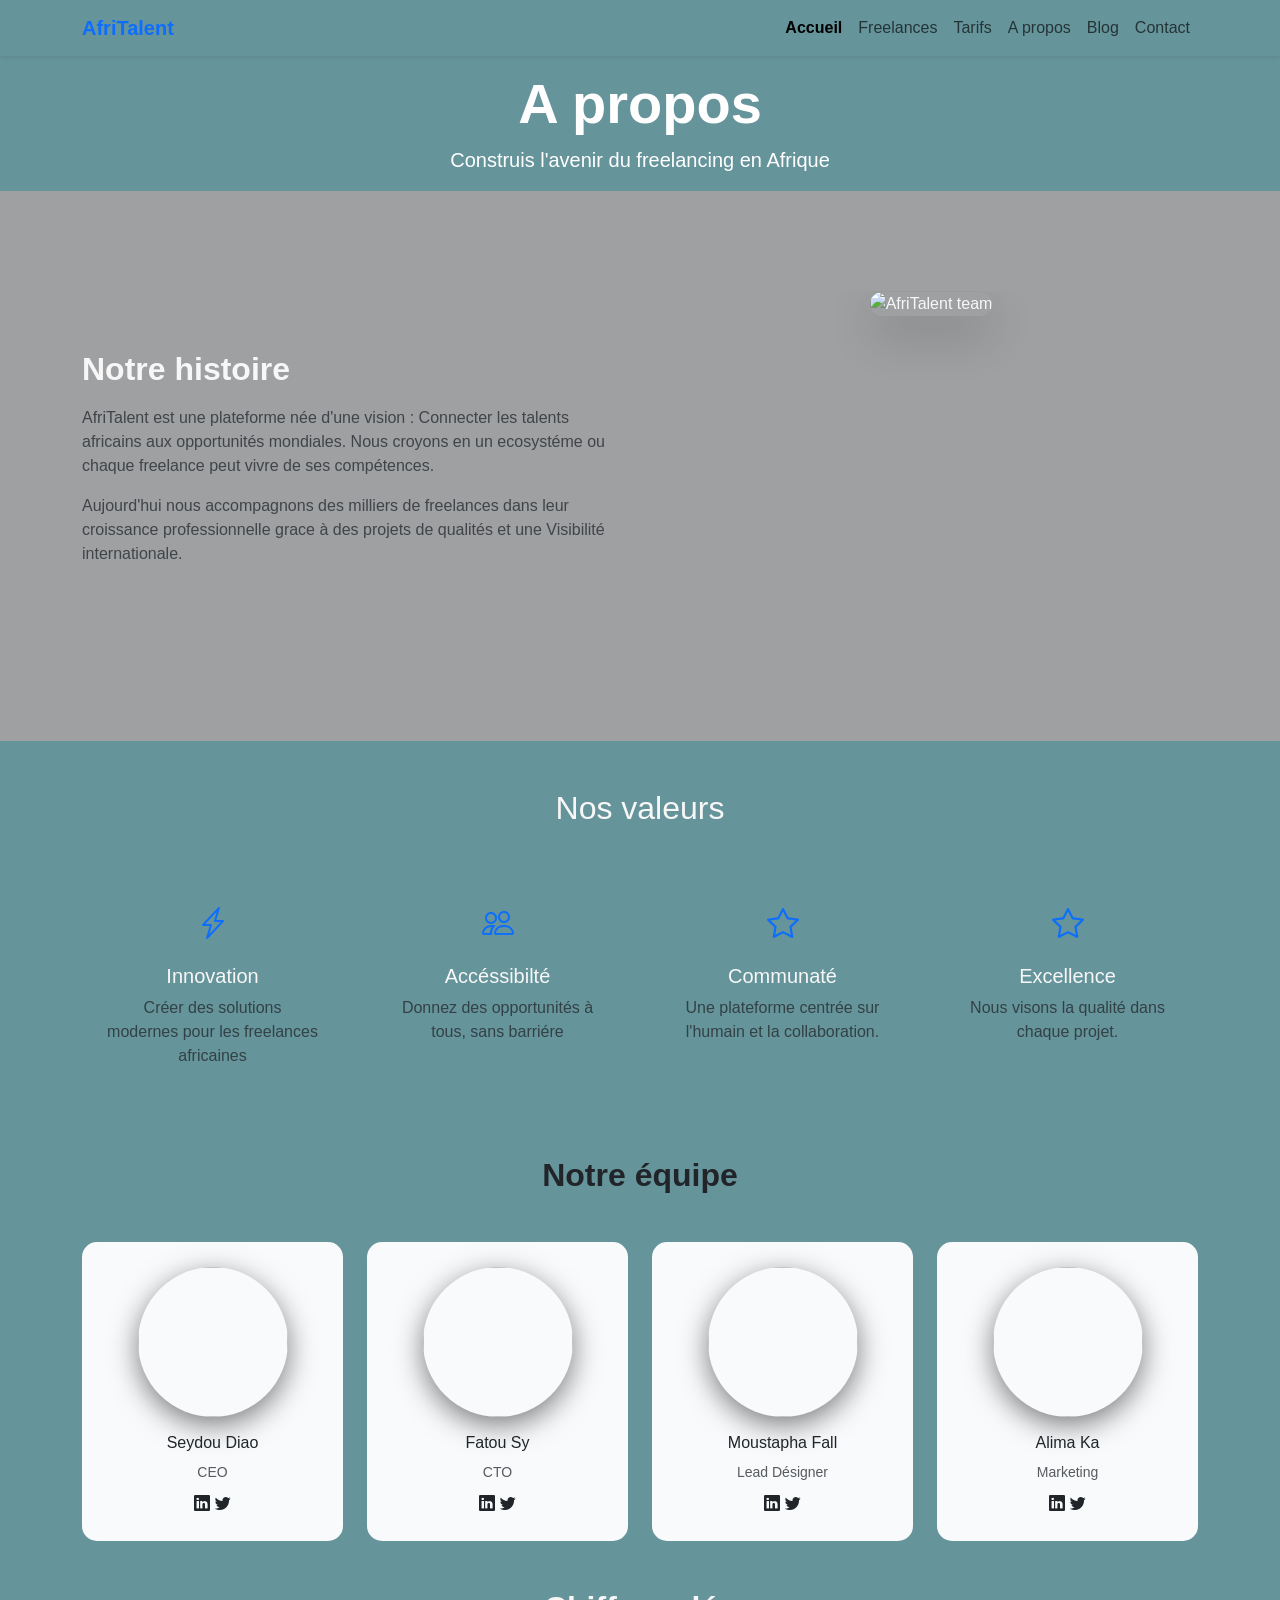
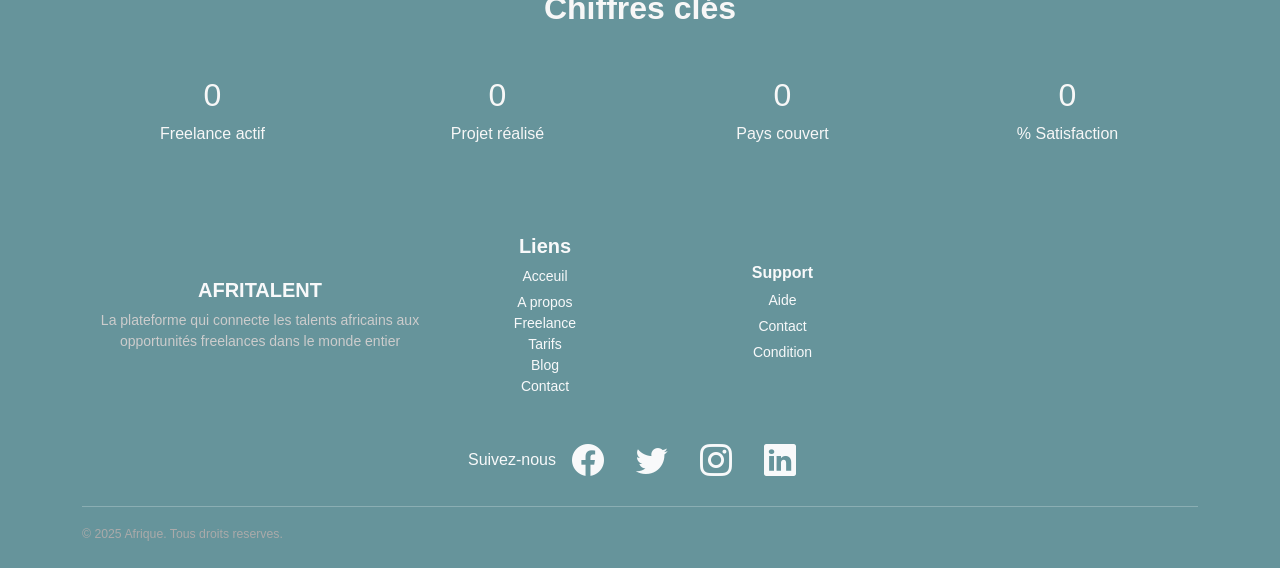
==== about.html @ 6ce51a52 "Structure HTML corrigée" ====
<!DOCTYPE html>
<html lang="en">
<head>
    <meta charset="UTF-8">
    <meta name="viewport" content="width=device-width, initial-scale=1.0">
    <title>A propos</title>
    <link rel="stylesheet" href="https://cdn.jsdelivr.net/npm/bootstrap@5.3.0/dist/css/bootstrap.min.css">
    <link rel="stylesheet" href="css/style.css" type="text/css">
      <link rel="stylesheet" href="https://cdn.jsdelivr.net/npm/bootstrap-icons@1.13.1/font/bootstrap-icons.min.css">
      <link rel="stylesheet" href="https://fonts.googleapis.com/css2?family=poppins:whgt@300;400;600;800&display=swap">

</head>
<body>
      
<header>
<nav  class="navbar navbar-expand-lg navbar-light bg-transparent shadow-sm fixed-top"> 
<div class="container"> 
<a class="navbar-brand fw-bold text-primary" href="index.html">AfriTalent</a> 
<button class="navbar-toggler" type="button" 
data-bs-toggle="collapse" 
data-bs-target="#navMenu" 
aria-controls="navMenu" 
aria-expanded="false" 
aria-label="Toggle navigation"> 
<span class="navbar-toggler-icon"></span> 
</button> 
<div class="collapse navbar-collapse" id="navMenu"> 
<ul class="navbar-nav ms-auto"> 
<li class="nav-item"><a class="nav-link active" 
href="index.html">Accueil</a></li> 
<li class="nav-item"><a class="nav-link" 
href="freelances.html">Freelances</a></li> 
<li class="nav-item"><a class="nav-link" 
href="tarifs.html">Tarifs</a></li> 
<li class="nav-item"><a class="nav-link" href="about.html">A 
propos</a></li> 
<li class="nav-item"><a class="nav-link" 
href="blog.html">Blog</a></li> 
<li class="nav-item"><a class="nav-link" 
href="contact.html">Contact</a></li> 
</ul> 
</div> 
</div> 
</nav> 
</header>

<!-- Contenu principal -->
<section class="about-hero text-white d-flex align-items-center">
  <div  class="container text-center">
    <h1 class="fw-bold display-4">A propos</h1>
    <p class="lead">Construis l'avenir du freelancing en Afrique</p>
  </div>
</section>

<section class="about-history">
  <div class="container">
    <div class="row align-items-center g-5">

    <div class="col-md-6">
      <h2 class="fw-bold">Notre histoire</h2>
      <p class="text-muted">AfriTalent est une plateforme née d'une vision : Connecter
        les talents africains aux opportunités mondiales.
        Nous croyons en un ecosystéme ou chaque freelance
        peut vivre de ses compétences.
      </p>

      <p class="text-muted">Aujourd'hui nous accompagnons des milliers de freelances
        dans leur croissance professionnelle grace à des projets 
        de qualités et une Visibilité internationale.
      </p>
    </div>
    
 <div class="col-md-6 text-center"> 
  <div class="history-img-wrapper">
      <img src="https://images.unsplash.com/photo-1622258415402-d6f597973b03?w=500&auto=format&fit=crop&q=60&ixlib=rb-4.1.0&ixid=M3wxMjA3fDB8MHxzZWFyY2h8ODB8fGZyZWVsYW5jZSUyMHRlYW18ZW58MHx8MHx8fDA%3D" class="image-fluid" alt="AfriTalent team">
    </div>
    </div>
  </div>
 </div>
</section>

<section class="container my-5">
  <h2 class="text-center fw mb-5">Nos valeurs</h2>
  <div class="row g-4">
    <div class="col-md-3">
      <div class="value-card text-center p-4">
        <i class="bi bi-lightning-charge fs-2 text-primary"></i>
        <h5 class="mt-3">Innovation</h5>
        <p class="text-muted">Créer des solutions modernes pour les freelances africaines</p>
      </div>
    </div>

    <div class="col-md-3">
      <div class="value-card text-center p-4">
        <i class="bi bi-people fs-2 text-primary"></i>
        <h5 class="mt-3">Accéssibilté</h5>
        <p class="text-muted">Donnez des opportunités à tous, sans barriére</p>
      </div>
    </div>

    <div class="col-md-3">
      <div class="value-card text-center p-4">
        <i class="bi bi-star fs-2 text-primary"></i>
        <h5 class="mt-3">Communaté</h5>
        <p class="text-muted">Une plateforme centrée sur l'humain et la collaboration.</p>
      </div>
    </div>

    <div  class="col-md-3" >
      <div class="value-card text-center p-4">
        <i class="bi bi-star fs-2 text-primary"></i>
        <h5  class="mt-3">Excellence</h5>
        <p class="text-muted">Nous visons la qualité dans chaque projet.</p>
      </div>
    </div>

  </div>
</section>

<section class="container my-5 text-dark">
  <h2 class="text-center fw-bold mb-5">Notre équipe</h2>
  <div class="row text-center g-4">

    <div class="col-md-3  col-sm-6">
      <div class="team-card">
        <img src="https://images.unsplash.com/photo-1600180758890-6b94519a8ba6?w=500&auto=format&fit=crop&q=60&ixlib=rb-4.1.0&ixid=M3wxMjA3fDB8MHxzZWFyY2h8M3x8cHJvZmlsZSUyMHBob3RvfGVufDB8fDB8fHww" class="team-img" alt="">
        <h6 class="mt-3">Seydou Diao</h6>
        <small class="text-muted">CEO</small>
        <div class="mt-2">
          <i class="bi bi-linkedin"></i>
          <i class="bi bi-twitter"></i>
        </div>
      </div>
    </div>

    <div class="col-md-3 col-sm-6">
      <div class="team-card"></divb>
        <img src="https://images.unsplash.com/photo-1619895862022-09114b41f16f?w=500&auto=format&fit=crop&q=60&ixlib=rb-4.1.0&ixid=M3wxMjA3fDB8MHxzZWFyY2h8OHx8cHJvZmlsZSUyMHBob3RvfGVufDB8fDB8fHww" class="team-img" alt="">
        <h6 class="mt-3">Fatou Sy</h6>
        <small class="text-muted">CTO</small>
        <div class="mt-2">
          <i class="bi bi-linkedin"></i>
          <i class="bi bi-twitter"></i>
        </div>
      </div>
    </div>

    <div class="col-md-3  col-sm-6">
      <div class="team-card">
        <img src="https://images.unsplash.com/photo-1584999734482-0361aecad844?w=500&auto=format&fit=crop&q=60&ixlib=rb-4.1.0&ixid=M3wxMjA3fDB8MHxzZWFyY2h8Mjd8fHByb2ZpbGUlMjBwaG90b3xlbnwwfHwwfHx8MA%3D%3D" class="team-img" alt="">
        <h6 class="mt-3">Moustapha Fall</h6>
        <small class="text-muted">Lead Désigner</small>
        <div class="mt-2">
          <i class="bi bi-linkedin"></i>
          <i class="bi bi-twitter"></i>
        </div>
      </div>
    </div>

    <div class="col-md-3  col-sm-6">
      <div class="team-card">
        <img src="https://images.unsplash.com/photo-1701615004837-40d8573b6652?w=500&auto=format&fit=crop&q=60&ixlib=rb-4.1.0&ixid=M3wxMjA3fDB8MHxzZWFyY2h8MTV8fGF2YXRhcnxlbnwwfHwwfHx8MA%3D%3D" class="team-img" alt="">
        <h6 class="mt-3">Alima Ka</h6>
        <small class="text-muted">Marketing</small>
        <div class="mt-2">
          <i class="bi bi-linkedin"></i>
          <i class="bi bi-twitter"></i>
        </div>
      </div>
    </div>
  </div>
</section>


<section class="container my-5">
  <h2 class="text-center fw-bold mb-5" >Chiffres clés</h2>
  <div class="row g-4 text-center">
    <div class="col-md-3">
      <div class="bento-card">
        <h2>0</h2>
        <p>Freelance actif</p>
      </div>
    </div>

     <div class="col-md-3">
      <div class="bento-card">
        <h2>0</h2>
        <p>Projet réalisé</p>
      </div>
    </div>

     <div class="col-md-3"">
      <div class="bento-card">
        <h2>0</h2>
        <p>Pays couvert</p>
      </div>
    </div>

     <div class="col-md-3">
      <div class="bento-card">
        <h2>0</h2>
        <p>% Satisfaction</p>
      </div>
    </div>

  </div>
</section>

<footer class="bg-transparent text-light py-4"> 
   <div class="container">
    <div class="row d-flex align-items-center text-center">

        <div class="col-md-4 mb-4">
            <h5 class="text-uppercase fw-bold">Afritalent</h5>
            <p>La plateforme qui connecte les talents africains aux 
                opportunités freelances dans le monde entier
            </p>
        </div>

        <div class="col-md-2 mb-4">
            <h5 class="fw-bold">Liens</h5>
            <ul class="list-unstyled">
               <li><a href="index.html" class="text-light text-decoration-none">Acceuil</a></li>
               <li><a href="about.html" class="text-light text-decoration-none"></a>A propos</li>
               <li><a href="freelances.html" class="text-light text-decoration-none"></a>Freelance</li>
               <li><a href="tarifs.html" class="text-light text-decoration-none"></a>Tarifs</li>
               <li><a href="blog.html" class="text-light text-decoration-none"></a>Blog</li>
               <li><a href="contact.html" class="text-light text-decoration-none"></a>Contact</li>
            </ul>
        </div>


       <div class="col-md-3 mb-4">
        <h6 class="fw-bold">Support</h6>
        <ul class="list-unstyled">
            <li><a href="" class="text-light text-decoration-none">Aide</a></li>
            <li><a href="" class="text-light text-decoration-none">Contact</a></li>
            <li><a href="" class="text-light text-decoration-none">Condition</a></li>
        </ul>
       </div>

       <div class="d-flex justify-content-center align-items-center gap-3">
        <h6>Suivez-nous</h6>
        <a href="" class="text-light me-3"><i class="bi bi-facebook fs-2"></i></a>
         <a href="" class="text-light me-3"><i class="bi bi-twitter fs-2"></i></a>
          <a href="" class="text-light me-3"><i class="bi bi-instagram fs-2"></i></a>
           <a href="" class="text-light me-3"><i class="bi bi-linkedin fs-2"></i></a>
       </div>
      </div>

      <hr class="border-light">
      
      <div>
        <small>&copy; 2025 Afrique. Tous droits reserves.</small>
      </div>
    </div>
</footer> 



<script 
src="https://cdn.jsdelivr.net/npm/bootstrap@5.3.0/dist/js/bootstrap.bundle.min.js">
</script> 

<script src="js/main.js"></script>


    
</body>
</html>
---- css/style.css ----
:root{
    --primary: #08197c;
    --secondary: #17383e;
    --dark: rgb(136, 136, 140);
    --light:  rgba(64, 122, 131, 0.8);
    --text: #f7f7f7;
    --radius: 16px;
    --shadow: 0 10px 30px rgba(0, 0, 0, 0.7);
    --gradient: linear-gradient(133deg, var(--primary), var(--secondary));
}
body{
    font-family: Arial, Helvetica, sans-serif;
    background: var(--light);
    color: var(--text);
    padding-top: 70px;
   
}
.navbar{
    background: #fcf9f9;
  backdrop-filter: blur(8px);
}
.nav-link.active{
    color: var(--primary);
    font-weight: bold;
}
.hero{
    height: 90vh;
    background-image: url(https://images.unsplash.com/photo-1664575197229-3bbebc281874?w=500&auto=format&fit=crop&q=60&ixlib=rb-4.1.0&ixid=M3wxMjA3fDB8MHxzZWFyY2h8MTB8fGZyZWVsYW5jZXJ8ZW58MHx8MHx8fDA%3D);
    background-size: cover;
    background-position: center;
    background-repeat: no-repeat;
    position: relative;
    display: flex;
    object-fit: cover;
    align-items: center;
    color: white;
}
.hero::before{
    content: "";
    position: absolute;
    top: 0;
    left: 0;
    width: 100%;
    height: 100%;
    background: rgba(0, 0, 0, 0.6);
}
.hero .container{
    position: relative;
    z-index: 2;
}
.card{
    border: none;
    border-radius: var(--radius);
    box-shadow: var(--shadow);
    transition: 0.3s;
    padding: 40px;
}
.team-section h6{
    color: #ffffff;
}
.team-section i {
    color: #00d4ff;
    font-size: 18px;
}
.team-card{
        background: #f8fafc;
        border-radius: 15px;
        text-align: center;
        padding: 25px;
        
}
.team-img{
    width: 150px;
    height: 150px;
    object-fit: cover;
    border-radius: 50%;
    box-shadow: 0 8px 28px rgba(0, 0, 0, 0.5);  

}
.history-img-wrapper{
    width: 100%;
    height: 350px;
    overflow: hidden;
    border-radius: 20px;
}
.history-img{
    width: 100%;
    height: 100%;
    object-fit: cover;
}
.about-history{
    height: 100%;
    width: 100%;
    padding: 100px 0;
    background: #9ea0a2;
}
.about-history img{
    width: 100%;
    max-width: 550px;
    border-radius: 20px;
    box-shadow: 0 18px 48px rgba(0, 0, 0, 0.2);
}
.about-history h2{
    margin-bottom: 18px;
}
.about-history p{
    font-size: 16px;
    line-height: 1.5;
}
.team-img:hover{
    transform: scale(1.07);
}
.card:hover{
    transform: translateY(-12px) scale(1.02);
    box-shadow: 0 18px 48px rgba(0, 0, 0, 0.14);
}
.btn-primary{
    background: var(--primary);
    border: none;
    text-decoration: none;
}
.section-title{
    text-align: center;
    font-weight: bold;
    margin-bottom: 38px;
}
.blog-card{
    height: 190px;
    object-fit: cover;
}
.carousel-item img{
    height: 83vh;
    object-fit: cover;
    filter: brightness(55%);

}
.carousel-inner{
    object-fit: cover;
}
.carousel-caption{
    bottom: 23%;
    text-align: center;
}
.carousel-caption h2{
    font-size: 2.7rem;
    font-weight: bold;
    text-transform: uppercase;
}
.carousel-caption p{
    font-size: 1.1rem;
    margin-top: 8px;
    opacity: 0.8;
}
.carousel-indicators button{
    width: 8px;
    height: 8px;
    border-radius: 45%;
}
.btn{
    transition: 0.3s;
}
.btn:hover{
    transform: translateY(-3px);
}
.service-card{
    width: 300px;
    height: 85px;
}

footer{
  color: #ffffff;
  font-size: 14px;
  padding: 45px;
  justify-content: end;

 
}
footer h5 h6{
    color: #ffffff;
    margin-bottom: 14px;
    letter-spacing: 0.4px; 
}
footer p{
    color: #cccccc;
    line-height: 1.5;
}
footer a{
    color: #bbbbbb;
    transition: all0.3s ease;
    display: inline-block;
    margin-bottom: 5px;
}
footer a:hover{
    color: #00d4ff;
    transform: translateX(4px);
}

footer i{
    
    font-size: 16px;
    transition: 0.3s ease;
}
.footer i{
    color: #00d4ff;
    transform: scale(1.1);

}
.footer hr{
    opacity: 0.2;

}

@media (max-width:(768px)) {
    .carousel-item img{
        height: 58px;
    }
    .carousel-caption h2{
        font-size: 1.5rem;
    }
    .carousel-caption p{
        font-size: 1rem;
    }

}
footer small{
    color: #aaaaaa;
}
@media (max-width: 768px) {
    .footer{
        text-align: center;
    }
    .footer .row > div {
        margin-bottom: 18px;
    }
}
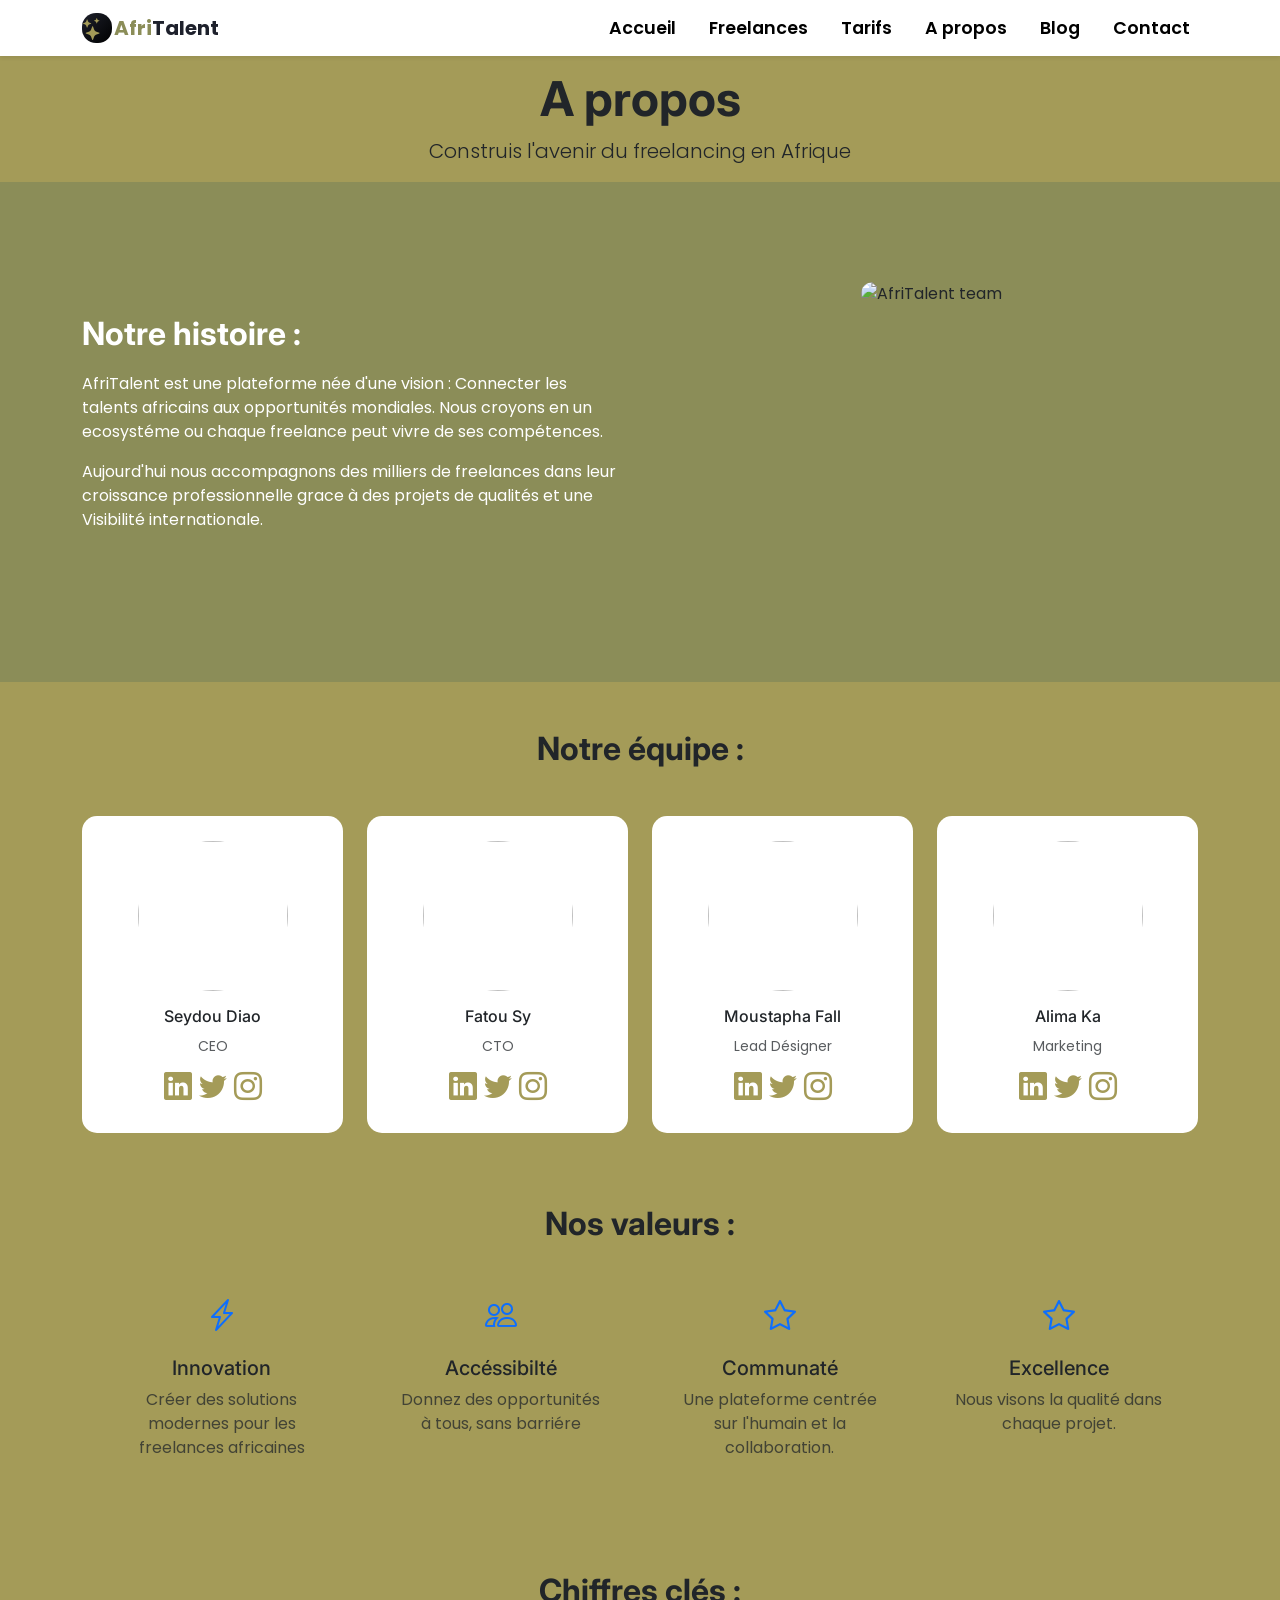
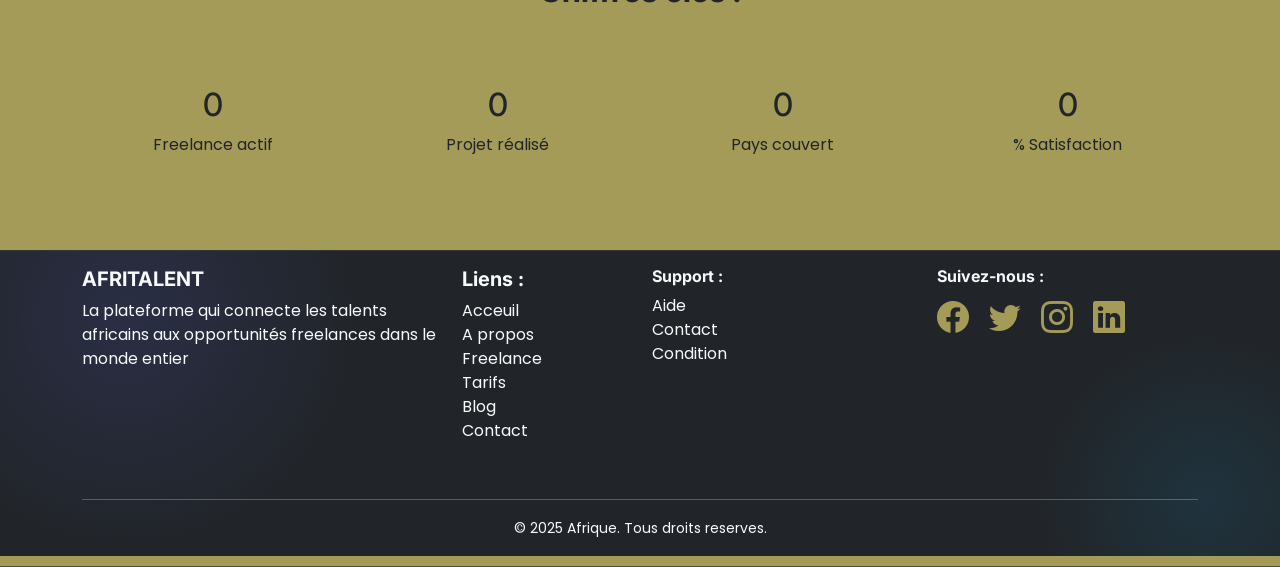
==== commit f4d30416: "Modification HTML" ====
--- a/about.html
+++ b/about.html
@@ -7,15 +7,28 @@
     <link rel="stylesheet" href="https://cdn.jsdelivr.net/npm/bootstrap@5.3.0/dist/css/bootstrap.min.css">
     <link rel="stylesheet" href="css/style.css" type="text/css">
       <link rel="stylesheet" href="https://cdn.jsdelivr.net/npm/bootstrap-icons@1.13.1/font/bootstrap-icons.min.css">
-      <link rel="stylesheet" href="https://fonts.googleapis.com/css2?family=poppins:whgt@300;400;600;800&display=swap">
+      <link rel="preconnect" href="https://fonts.googleapis.com">
+<link rel="preconnect" href="https://fonts.gstatic.com" crossorigin>
+<link href="https://fonts.googleapis.com/css2?family=Inter:ital,opsz,wght@0,14..32,100..900;1,14..32,100..900&display=swap" rel="stylesheet">
+<link rel="preconnect" href="https://fonts.googleapis.com">
+<link rel="preconnect" href="https://fonts.gstatic.com" crossorigin>
+<link href="https://fonts.googleapis.com/css2?family=Inter:ital,opsz,wght@0,14..32,100..900;1,14..32,100..900&family=Poppins:ital,wght@0,100;0,200;0,300;0,400;0,500;0,600;0,700;0,800;0,900;1,100;1,200;1,300;1,400;1,500;1,600;1,700;1,800;1,900&display=swap" rel="stylesheet">
+
 
 </head>
 <body>
       
 <header>
-<nav  class="navbar navbar-expand-lg navbar-light bg-transparent shadow-sm fixed-top"> 
+<nav  class="navbar navbar-expand-lg navbar-light shadow-sm fixed-top"> 
 <div class="container"> 
-<a class="navbar-brand fw-bold text-primary" href="index.html">AfriTalent</a> 
+  <a href="index.html" class="navbar-brand logo">
+            <div class="logo-icon">
+                <i class="bi bi-stars"></i>
+            </div>
+            <span class="logo-text">
+                Afri<span>Talent</span>
+            </span>
+          </a>
 <button class="navbar-toggler" type="button" 
 data-bs-toggle="collapse" 
 data-bs-target="#navMenu" 
@@ -25,7 +38,7 @@
 <span class="navbar-toggler-icon"></span> 
 </button> 
 <div class="collapse navbar-collapse" id="navMenu"> 
-<ul class="navbar-nav ms-auto"> 
+<ul class="navbar-nav ms-auto fw-bold"> 
 <li class="nav-item"><a class="nav-link active" 
 href="index.html">Accueil</a></li> 
 <li class="nav-item"><a class="nav-link" 
@@ -45,26 +58,26 @@
 </header>
 
 <!-- Contenu principal -->
-<section class="about-hero text-white d-flex align-items-center">
+<section class="about-hero text-dark d-flex align-items-center">
   <div  class="container text-center">
-    <h1 class="fw-bold display-4">A propos</h1>
+    <h1 class="fw-bold display-5">A propos</h1>
     <p class="lead">Construis l'avenir du freelancing en Afrique</p>
   </div>
 </section>
 
-<section class="about-history">
+<section class="about-history text-dark">
   <div class="container">
     <div class="row align-items-center g-5">
 
-    <div class="col-md-6">
-      <h2 class="fw-bold">Notre histoire</h2>
-      <p class="text-muted">AfriTalent est une plateforme née d'une vision : Connecter
+    <div class="col-md-6 text-white">
+      <h2 class="fw-bold">Notre histoire :</h2>
+      <p class="text-white">AfriTalent est une plateforme née d'une vision : Connecter
         les talents africains aux opportunités mondiales.
         Nous croyons en un ecosystéme ou chaque freelance
         peut vivre de ses compétences.
       </p>
 
-      <p class="text-muted">Aujourd'hui nous accompagnons des milliers de freelances
+      <p class="text-white">Aujourd'hui nous accompagnons des milliers de freelances
         dans leur croissance professionnelle grace à des projets 
         de qualités et une Visibilité internationale.
       </p>
@@ -72,53 +85,15 @@
     
  <div class="col-md-6 text-center"> 
   <div class="history-img-wrapper">
-      <img src="https://images.unsplash.com/photo-1622258415402-d6f597973b03?w=500&auto=format&fit=crop&q=60&ixlib=rb-4.1.0&ixid=M3wxMjA3fDB8MHxzZWFyY2h8ODB8fGZyZWVsYW5jZSUyMHRlYW18ZW58MHx8MHx8fDA%3D" class="image-fluid" alt="AfriTalent team">
+      <img src="https://images.unsplash.com/photo-1517245386807-bb43f82c33c4?w=500&auto=format&fit=crop&q=60&ixlib=rb-4.1.0&ixid=M3wxMjA3fDB8MHxzZWFyY2h8NDd8fGxlYWRlcnNoaXB8ZW58MHx8MHx8fDA%3D" class="image-fluid" alt="AfriTalent team">
     </div>
     </div>
   </div>
  </div>
 </section>
 
-<section class="container my-5">
-  <h2 class="text-center fw mb-5">Nos valeurs</h2>
-  <div class="row g-4">
-    <div class="col-md-3">
-      <div class="value-card text-center p-4">
-        <i class="bi bi-lightning-charge fs-2 text-primary"></i>
-        <h5 class="mt-3">Innovation</h5>
-        <p class="text-muted">Créer des solutions modernes pour les freelances africaines</p>
-      </div>
-    </div>
-
-    <div class="col-md-3">
-      <div class="value-card text-center p-4">
-        <i class="bi bi-people fs-2 text-primary"></i>
-        <h5 class="mt-3">Accéssibilté</h5>
-        <p class="text-muted">Donnez des opportunités à tous, sans barriére</p>
-      </div>
-    </div>
-
-    <div class="col-md-3">
-      <div class="value-card text-center p-4">
-        <i class="bi bi-star fs-2 text-primary"></i>
-        <h5 class="mt-3">Communaté</h5>
-        <p class="text-muted">Une plateforme centrée sur l'humain et la collaboration.</p>
-      </div>
-    </div>
-
-    <div  class="col-md-3" >
-      <div class="value-card text-center p-4">
-        <i class="bi bi-star fs-2 text-primary"></i>
-        <h5  class="mt-3">Excellence</h5>
-        <p class="text-muted">Nous visons la qualité dans chaque projet.</p>
-      </div>
-    </div>
-
-  </div>
-</section>
-
 <section class="container my-5 text-dark">
-  <h2 class="text-center fw-bold mb-5">Notre équipe</h2>
+  <h2 class="text-center fw-bold mb-5 text-dark">Notre équipe :</h2>
   <div class="row text-center g-4">
 
     <div class="col-md-3  col-sm-6">
@@ -126,9 +101,10 @@
         <img src="https://images.unsplash.com/photo-1600180758890-6b94519a8ba6?w=500&auto=format&fit=crop&q=60&ixlib=rb-4.1.0&ixid=M3wxMjA3fDB8MHxzZWFyY2h8M3x8cHJvZmlsZSUyMHBob3RvfGVufDB8fDB8fHww" class="team-img" alt="">
         <h6 class="mt-3">Seydou Diao</h6>
         <small class="text-muted">CEO</small>
-        <div class="mt-2">
-          <i class="bi bi-linkedin"></i>
-          <i class="bi bi-twitter"></i>
+        <div class="mt-2 fs-3">
+          <a href=""><i class="bi bi-linkedin"></i></a>
+         <a href=""> <i class="bi bi-twitter"></i></a>
+          <a href=""> <i class="bi bi-instagram"></i></a>
         </div>
       </div>
     </div>
@@ -138,9 +114,10 @@
         <img src="https://images.unsplash.com/photo-1619895862022-09114b41f16f?w=500&auto=format&fit=crop&q=60&ixlib=rb-4.1.0&ixid=M3wxMjA3fDB8MHxzZWFyY2h8OHx8cHJvZmlsZSUyMHBob3RvfGVufDB8fDB8fHww" class="team-img" alt="">
         <h6 class="mt-3">Fatou Sy</h6>
         <small class="text-muted">CTO</small>
-        <div class="mt-2">
-          <i class="bi bi-linkedin"></i>
-          <i class="bi bi-twitter"></i>
+        <div class="mt-2 fs-3">
+         <a href=""> <i class="bi bi-linkedin"></i></a>
+          <a href=""><i class="bi bi-twitter"></i></a>
+          <a href=""> <i class="bi bi-instagram"></i></a>
         </div>
       </div>
     </div>
@@ -150,9 +127,10 @@
         <img src="https://images.unsplash.com/photo-1584999734482-0361aecad844?w=500&auto=format&fit=crop&q=60&ixlib=rb-4.1.0&ixid=M3wxMjA3fDB8MHxzZWFyY2h8Mjd8fHByb2ZpbGUlMjBwaG90b3xlbnwwfHwwfHx8MA%3D%3D" class="team-img" alt="">
         <h6 class="mt-3">Moustapha Fall</h6>
         <small class="text-muted">Lead Désigner</small>
-        <div class="mt-2">
-          <i class="bi bi-linkedin"></i>
-          <i class="bi bi-twitter"></i>
+        <div class="mt-2 fs-3">
+          <a href=""><i class="bi bi-linkedin"></i></a>
+          <a href=""><i class="bi bi-twitter"></i></a>
+           <a href=""> <i class="bi bi-instagram"></i></a>
         </div>
       </div>
     </div>
@@ -162,18 +140,59 @@
         <img src="https://images.unsplash.com/photo-1701615004837-40d8573b6652?w=500&auto=format&fit=crop&q=60&ixlib=rb-4.1.0&ixid=M3wxMjA3fDB8MHxzZWFyY2h8MTV8fGF2YXRhcnxlbnwwfHwwfHx8MA%3D%3D" class="team-img" alt="">
         <h6 class="mt-3">Alima Ka</h6>
         <small class="text-muted">Marketing</small>
-        <div class="mt-2">
-          <i class="bi bi-linkedin"></i>
-          <i class="bi bi-twitter"></i>
-        </div>
-      </div>
-    </div>
-  </div>
-</section>
+        <div class="mt-2 fs-3">
+         <a href="">  <i class="bi bi-linkedin"></i></a>
+         <a href=""> <i class="bi bi-twitter"></i></a>
+         <a href="">  <i class="bi bi-instagram"></i></a>
+        </div>
+      </div>
+    </div>
+  </div>
+</section>
+
+<section class="container my-6 p-4">
+  <h2 class="text-center fw-bold mb-4 text-dark">Nos valeurs :</h2>
+  <div class="row g-4">
+    <div class="col-md-3">
+      <div class="value-card text-center p-4">
+        <i class="bi bi-lightning-charge fs-2 text-primary"></i>
+        <h5 class="mt-3">Innovation</h5>
+        <p class="text-muted">Créer des solutions modernes pour les freelances africaines</p>
+      </div>
+    </div>
+
+    <div class="col-md-3">
+      <div class="value-card text-center p-4">
+        <i class="bi bi-people fs-2 text-primary"></i>
+        <h5 class="mt-3">Accéssibilté</h5>
+        <p class="text-muted">Donnez des opportunités à tous, sans barriére</p>
+      </div>
+    </div>
+
+    <div class="col-md-3">
+      <div class="value-card text-center p-4">
+        <i class="bi bi-star fs-2 text-primary"></i>
+        <h5 class="mt-3">Communaté</h5>
+        <p class="text-muted">Une plateforme centrée sur l'humain et la collaboration.</p>
+      </div>
+    </div>
+
+    <div  class="col-md-3" >
+      <div class="value-card text-center p-4">
+        <i class="bi bi-star fs-2 text-primary"></i>
+        <h5  class="mt-3">Excellence</h5>
+        <p class="text-muted">Nous visons la qualité dans chaque projet.</p>
+      </div>
+    </div>
+
+  </div>
+</section>
+
+
 
 
 <section class="container my-5">
-  <h2 class="text-center fw-bold mb-5" >Chiffres clés</h2>
+  <h2 class="text-center fw-bold mb-5 text-dark" >Chiffres clés :</h2>
   <div class="row g-4 text-center">
     <div class="col-md-3">
       <div class="bento-card">
@@ -206,9 +225,9 @@
   </div>
 </section>
 
-<footer class="bg-transparent text-light py-4"> 
+<footer class="bg-dark text-light pt-3 pb-3 mt-5"> 
    <div class="container">
-    <div class="row d-flex align-items-center text-center">
+    <div class="row">
 
         <div class="col-md-4 mb-4">
             <h5 class="text-uppercase fw-bold">Afritalent</h5>
@@ -218,20 +237,20 @@
         </div>
 
         <div class="col-md-2 mb-4">
-            <h5 class="fw-bold">Liens</h5>
+            <h5 class="fw-bold">Liens :</h5>
             <ul class="list-unstyled">
                <li><a href="index.html" class="text-light text-decoration-none">Acceuil</a></li>
-               <li><a href="about.html" class="text-light text-decoration-none"></a>A propos</li>
-               <li><a href="freelances.html" class="text-light text-decoration-none"></a>Freelance</li>
-               <li><a href="tarifs.html" class="text-light text-decoration-none"></a>Tarifs</li>
-               <li><a href="blog.html" class="text-light text-decoration-none"></a>Blog</li>
-               <li><a href="contact.html" class="text-light text-decoration-none"></a>Contact</li>
+               <li><a href="about.html" class="text-light text-decoration-none">A propos</a></li>
+               <li><a href="freelances.html" class="text-light text-decoration-none">Freelance</a></li>
+               <li><a href="tarifs.html" class="text-light text-decoration-none">Tarifs</a></li>
+               <li><a href="blog.html" class="text-light text-decoration-none">Blog</a></li>
+               <li><a href="contact.html" class="text-light text-decoration-none">Contact</a></li>
             </ul>
         </div>
 
 
        <div class="col-md-3 mb-4">
-        <h6 class="fw-bold">Support</h6>
+        <h6 class="fw-bold">Support :</h6>
         <ul class="list-unstyled">
             <li><a href="" class="text-light text-decoration-none">Aide</a></li>
             <li><a href="" class="text-light text-decoration-none">Contact</a></li>
@@ -239,8 +258,8 @@
         </ul>
        </div>
 
-       <div class="d-flex justify-content-center align-items-center gap-3">
-        <h6>Suivez-nous</h6>
+       <div class="col-md-3">
+        <h6 class="fw-bold">Suivez-nous :</h6>
         <a href="" class="text-light me-3"><i class="bi bi-facebook fs-2"></i></a>
          <a href="" class="text-light me-3"><i class="bi bi-twitter fs-2"></i></a>
           <a href="" class="text-light me-3"><i class="bi bi-instagram fs-2"></i></a>
@@ -250,7 +269,7 @@
 
       <hr class="border-light">
       
-      <div>
+      <div class="text-center">
         <small>&copy; 2025 Afrique. Tous droits reserves.</small>
       </div>
     </div>
--- a/css/style.css
+++ b/css/style.css
@@ -1,31 +1,118 @@
+
+@import url('https://fonts.googleapis.com/css2?family=Inter:ital,opsz,wght@0,14..32,100..900;1,14..32,100..900&display=swap');
+@import url('https://fonts.googleapis.com/css2?family=Inter:ital,opsz,wght@0,14..32,100..900;1,14..32,100..900&family=Poppins:ital,wght@0,100;0,200;0,300;0,400;0,500;0,600;0,700;0,800;0,900;1,100;1,200;1,300;1,400;1,500;1,600;1,700;1,800;1,900&display=swap');
+
+ 
 :root{
-    --primary: #08197c;
-    --secondary: #17383e;
-    --dark: rgb(136, 136, 140);
-    --light:  rgba(64, 122, 131, 0.8);
+    --primary: #1e212c;
+    --secondary: #000000;
+    --dark: #8b8d58;
     --text: #f7f7f7;
+    --light: #a49b58;
+    --white:#fff;
+    --rgba: rgba(0, 0, 0, 0.5);
+     --shadow: 0 10px 30px rgba(0, 0, 0, 0.7);
     --radius: 16px;
-    --shadow: 0 10px 30px rgba(0, 0, 0, 0.7);
-    --gradient: linear-gradient(133deg, var(--primary), var(--secondary));
-}
+    --font-title: 'Inter', sans-serif;
+    --font-body: 'Poppins', sans-serif;
+}
+
 body{
-    font-family: Arial, Helvetica, sans-serif;
+    font-family: var(--font-body);
     background: var(--light);
-    color: var(--text);
-    padding-top: 70px;
+   padding: 10px 0;
+   border-bottom: 1px solid var(--rgba);
+}
+h1, h2, h3, h4, h5, h6, .logo, .navbar-brand{
+    font-family: var(--font-title);
+}
+.navbar{
+ background: var(--white);
+  backdrop-filter: blur(5px);
+  top: 0;
+  left: 0;
+  width: 100%;
+  z-index: 1000;
+}
+.hero, .about-hero, .blog-hero, .contact-hero, .pricing-hero{
+    padding-top: 60px;
+}
+.navbar .container{
+    display: flex;
+    align-items: center;
+    justify-content: space-between;
+}
+.navbar-brand{
+    display: flex;
+    align-items: center;
+    gap: 8px;
+    font-size: 1.8rem;
+    font-weight: 690;
+    color: var(--light);
+    text-decoration: none;
+}
+.navbar-brand i{
+    width: 60px;
+    height: 60px;
+    object-fit: contain;
    
 }
-.navbar{
-    background: #fcf9f9;
-  backdrop-filter: blur(8px);
-}
+.navbar-nav{
+    display: flex;
+    align-items: center;
+    gap: 17px;
+}
+.nav-link{
+    font-size: 1.1rem;
+    font-weight: 590;
+    color: var(--secondary);
+    padding: 0;
+}
+
 .nav-link.active{
+    color: var(--secondary);
+}
+.navbar .btn{
+    padding: 8px 20px;
+    border-radius: 10px;
+    font-weight: 590;
+    font-size: 0.93rem;
+    background: var(--secondary);
+    color: var(--white);
+    border: none;
+}
+
+.logo{
+    display: flex;
+    align-items: center;
+    gap: 2px;
+    margin-right: 8px;
+
+}
+
+.logo-icon{
+    width: 30px;
+    height: 30px;
+    border-radius: 14px;
+    background: linear-gradient(133deg, var(--primary), var(--secondary));
+    display: flex;
+    align-items: center;
+    justify-content: center;
+    color: var(--white);
+    font-size: 22px;
+}
+.logo-text{
+    font-family: var(--font-body);
+    font-size: 20px;
+    font-weight: 690;
+    color: var(--dark);
+}
+.logo-text span{
     color: var(--primary);
-    font-weight: bold;
 }
 .hero{
-    height: 90vh;
-    background-image: url(https://images.unsplash.com/photo-1664575197229-3bbebc281874?w=500&auto=format&fit=crop&q=60&ixlib=rb-4.1.0&ixid=M3wxMjA3fDB8MHxzZWFyY2h8MTB8fGZyZWVsYW5jZXJ8ZW58MHx8MHx8fDA%3D);
+    height: 95vh;
+    background-image :linear-gradient(to  bottom , var(--rgba) ,var(--rgba) ), url(https://images.unsplash.com/photo-1664575197229-3bbebc281874?w=500&auto=format&fit=crop&q=60&ixlib=rb-4.1.0&ixid=M3wxMjA3fDB8MHxzZWFyY2h8MTR8fGZyZWVsYW5jZXxlbnwwfHwwfHx8MA%3D%3D);
     background-size: cover;
     background-position: center;
     background-repeat: no-repeat;
@@ -33,37 +120,65 @@
     display: flex;
     object-fit: cover;
     align-items: center;
-    color: white;
-}
-.hero::before{
-    content: "";
-    position: absolute;
-    top: 0;
-    left: 0;
-    width: 100%;
-    height: 100%;
-    background: rgba(0, 0, 0, 0.6);
-}
+    color: var(--white);
+    
+}
+
 .hero .container{
     position: relative;
     z-index: 2;
 }
+.bento-grid{
+    display: grid;
+    grid-template-columns: repeat(2, 1fr);
+    grid-auto-rows: 218px;
+    gap: 26px;
+}
+.bento-card{
+    border: none;
+    border-radius: 24px;
+    padding: 28px;
+    box-shadow: 0 8px 28px var(--shadow);
+    display: flex;
+    flex-direction: column;
+    justify-content: center;
+}
+.large-card{
+    grid-column: span 2;
+}
+.tall-card{
+    grid-row: span 2;
+}
+.bento-card h5{
+    font-size: 1.3rem;
+    font-weight: 690;
+    margin-bottom: 14px;
+}
+.bento-card i{
+    margin-left: 7px;
+}
+.bento-card p{
+    line-height: 1.6;
+    
+}
+
+
 .card{
     border: none;
     border-radius: var(--radius);
     box-shadow: var(--shadow);
-    transition: 0.3s;
     padding: 40px;
 }
+
 .team-section h6{
-    color: #ffffff;
+    color: var(--white);
 }
 .team-section i {
-    color: #00d4ff;
+    color: var(--secondary);
     font-size: 18px;
 }
 .team-card{
-        background: #f8fafc;
+        background: var(--white);
         border-radius: 15px;
         text-align: center;
         padding: 25px;
@@ -74,12 +189,13 @@
     height: 150px;
     object-fit: cover;
     border-radius: 50%;
-    box-shadow: 0 8px 28px rgba(0, 0, 0, 0.5);  
+    box-shadow: 0 8px 28px var(--shadow);  
 
 }
 .history-img-wrapper{
     width: 100%;
-    height: 350px;
+    height:300px;
+    object-fit: cover;
     overflow: hidden;
     border-radius: 20px;
 }
@@ -92,13 +208,13 @@
     height: 100%;
     width: 100%;
     padding: 100px 0;
-    background: #9ea0a2;
+    background:var(--dark);
 }
 .about-history img{
     width: 100%;
     max-width: 550px;
     border-radius: 20px;
-    box-shadow: 0 18px 48px rgba(0, 0, 0, 0.2);
+    box-shadow: 0 18px 48px var(--shadow);
 }
 .about-history h2{
     margin-bottom: 18px;
@@ -106,13 +222,6 @@
 .about-history p{
     font-size: 16px;
     line-height: 1.5;
-}
-.team-img:hover{
-    transform: scale(1.07);
-}
-.card:hover{
-    transform: translateY(-12px) scale(1.02);
-    box-shadow: 0 18px 48px rgba(0, 0, 0, 0.14);
 }
 .btn-primary{
     background: var(--primary);
@@ -131,7 +240,7 @@
 .carousel-item img{
     height: 83vh;
     object-fit: cover;
-    filter: brightness(55%);
+    filter: brightness(50%);
 
 }
 .carousel-inner{
@@ -144,92 +253,107 @@
 .carousel-caption h2{
     font-size: 2.7rem;
     font-weight: bold;
-    text-transform: uppercase;
 }
 .carousel-caption p{
     font-size: 1.1rem;
     margin-top: 8px;
-    opacity: 0.8;
+    opacity: 0.6;
 }
 .carousel-indicators button{
     width: 8px;
     height: 8px;
     border-radius: 45%;
 }
-.btn{
-    transition: 0.3s;
-}
-.btn:hover{
-    transform: translateY(-3px);
-}
+
+
 .service-card{
     width: 300px;
     height: 85px;
 }
-
+i{
+    margin-top: 30px;
+    color: var(--light);
+}
 footer{
-  color: #ffffff;
-  font-size: 14px;
-  padding: 45px;
-  justify-content: end;
-
- 
-}
-footer h5 h6{
-    color: #ffffff;
-    margin-bottom: 14px;
-    letter-spacing: 0.4px; 
-}
-footer p{
-    color: #cccccc;
-    line-height: 1.5;
-}
-footer a{
-    color: #bbbbbb;
-    transition: all0.3s ease;
-    display: inline-block;
-    margin-bottom: 5px;
-}
-footer a:hover{
-    color: #00d4ff;
-    transform: translateX(4px);
-}
-
-footer i{
-    
-    font-size: 16px;
-    transition: 0.3s ease;
-}
-.footer i{
-    color: #00d4ff;
-    transform: scale(1.1);
-
-}
-.footer hr{
-    opacity: 0.2;
-
-}
-
-@media (max-width:(768px)) {
-    .carousel-item img{
-        height: 58px;
-    }
-    .carousel-caption h2{
-        font-size: 1.5rem;
-    }
-    .carousel-caption p{
-        font-size: 1rem;
-    }
-
-}
-footer small{
-    color: #aaaaaa;
-}
-@media (max-width: 768px) {
-    .footer{
-        text-align: center;
-    }
-    .footer .row > div {
-        margin-bottom: 18px;
-    }
-}
+    background: var(--dark);
+    position: relative;
+    overflow: hidden;
+    border-top:  1px solid rgb(254, 254, 254, 0.08);
+}
+footer::before{
+    content: '';
+    position: absolute;
+    width: 490px;
+    height: 490px;
+    background: radial-gradient(circle,rgba(99, 101, 240, 0.14)  0%, transparent 68%);
+    top: -178px;
+    left: -118px;
+}
+footer::after{
+    content: '';
+    position: absolute;
+    width: 348px;
+    height: 348px;
+    background: radial-gradient(circle, rgba(13, 164, 232, 0.11) 0%, transparent 68%);
+    bottom: -118px;
+    right: -98px;
+}
+footer .container{
+    position: relative;
+    z-index: 2;
+}
+.footer-top{
+    padding-bottom: 2.8rem;
+    border-bottom: 1px solid rgba(254, 254, 254, 0.07);
+}
+.footer-logo{
+    font-family: var(--font-title);
+    font-size: 2rem;
+    font-weight: 790;
+    color: var(--white);
+    letter-spacing: -1px;
+}
+.footer-logo span{
+    color: var(--primary);
+}
+
+.footer-btn{
+    background: linear-gradient(133deg, var(--primary), var(--secondary));
+    color: var(--white);
+    border: none;
+    padding: 12px 28px;
+    border-radius: 48px;
+    font-weight: 590;
+    font-size: 0.93rem;
+    text-decoration: none;
+    display: inline-flex;
+    align-items: center;
+    gap: 8px;
+}
+.footer-links{
+    padding: 3.8rem 0;
+}
+.footer-title{
+    color: var(--white);
+    font-size: 0.82rem;
+    text-transform: uppercase;
+    letter-spacing: 2px;
+    margin-bottom: 1.3rem;
+    font-weight: 690;
+}
+.footer-links ul{
+    list-style: none;
+    padding: 0;
+}
+.footer-links ul li{
+    margin-bottom: 10px;
+}
+.footer-links ul li a{
+    text-decoration: none;
+    color: rgb(254, 254, 254, 0.64);
+    font-size: 0.94rem;
+}
+.footer-bottom{
+    padding-top: 1.9rem;
+    border-top: 1px solid rgb(254, 254, 254, 0.04);
+}
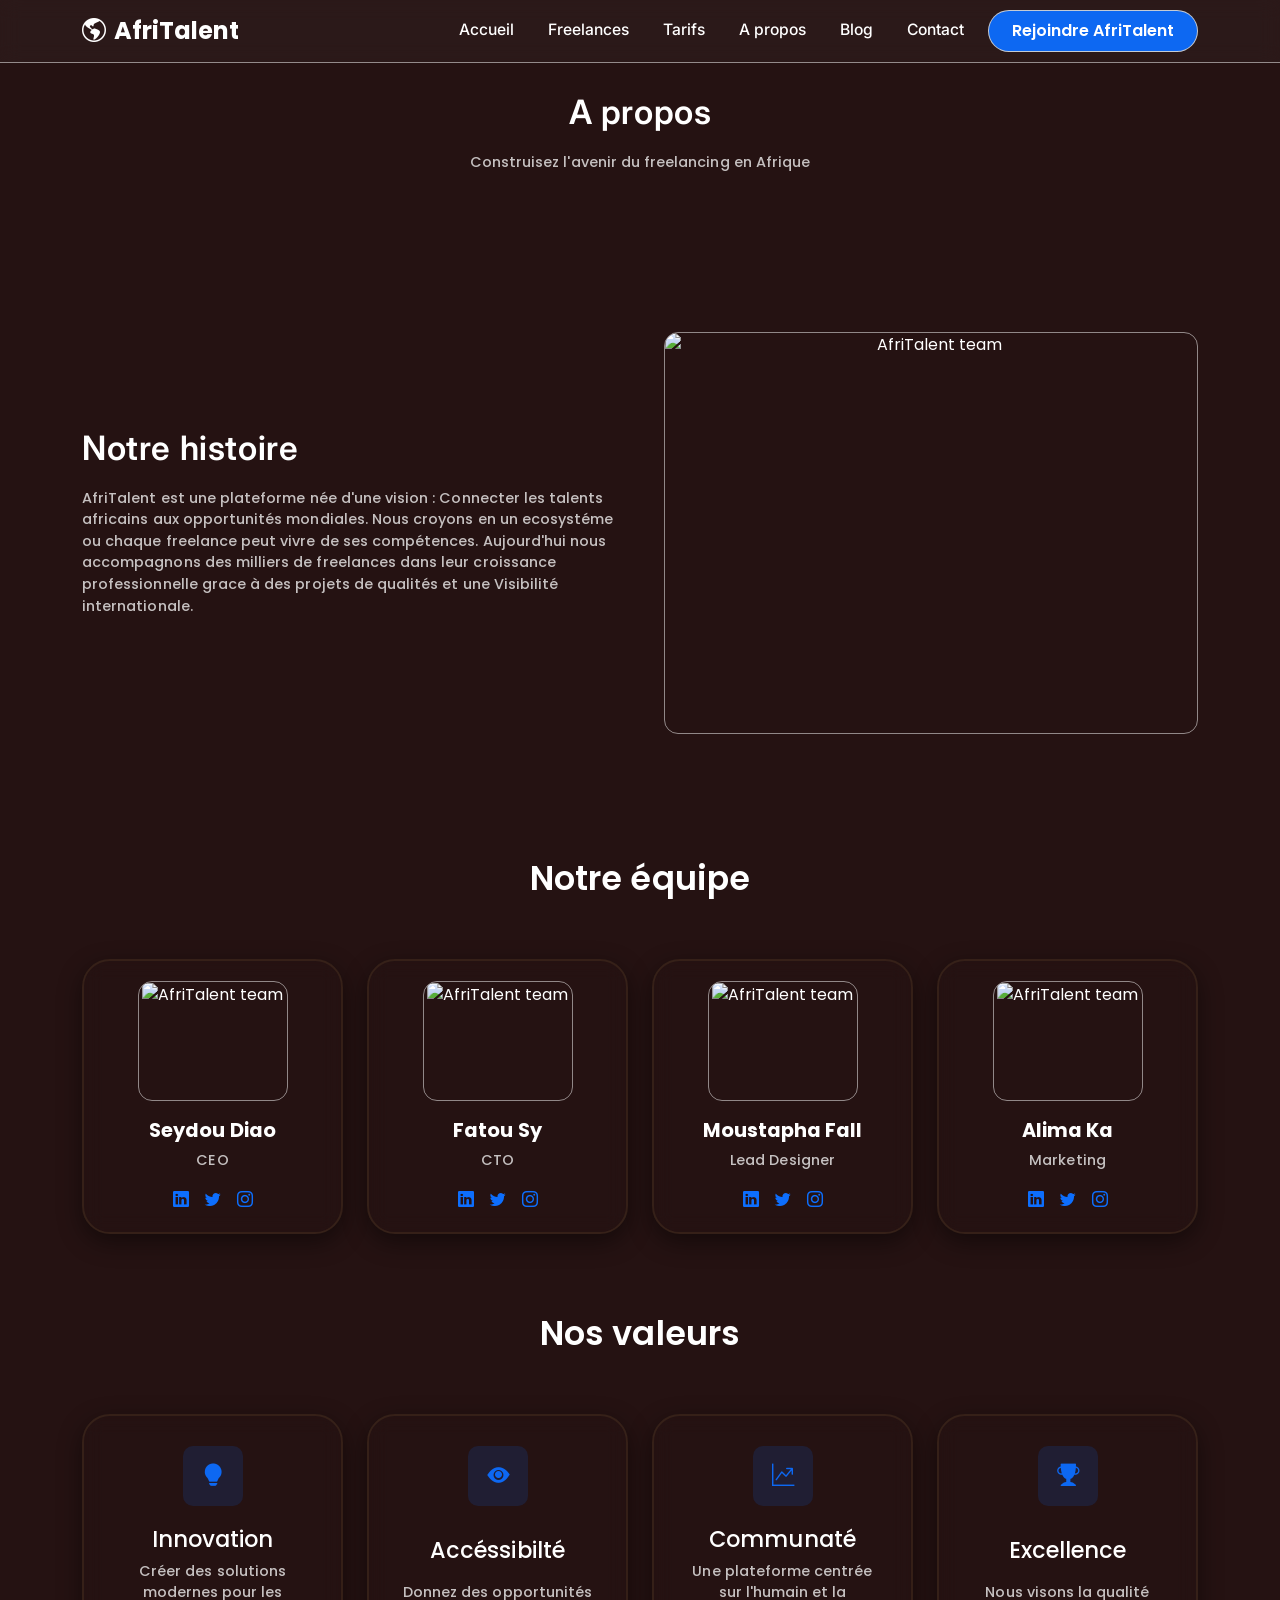
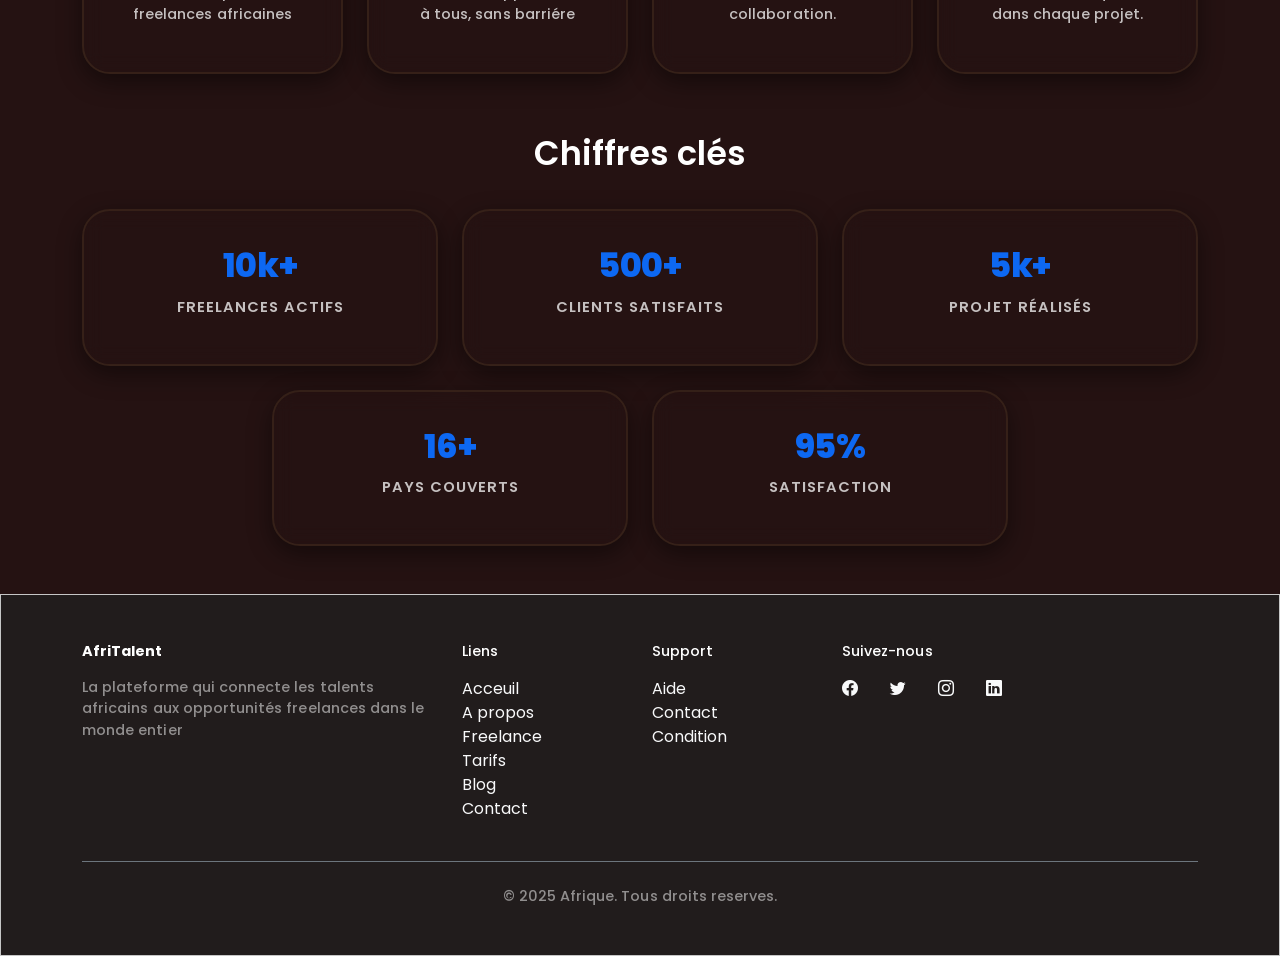
==== commit 97ccc2ce: "Css : responsive design mobile et tablette, media queries" ====
--- a/about.html
+++ b/about.html
@@ -18,227 +18,234 @@
 </head>
 <body>
       
-<header>
-<nav  class="navbar navbar-expand-lg navbar-light shadow-sm fixed-top"> 
-<div class="container"> 
-  <a href="index.html" class="navbar-brand logo">
-            <div class="logo-icon">
-                <i class="bi bi-stars"></i>
-            </div>
-            <span class="logo-text">
-                Afri<span>Talent</span>
-            </span>
+<nav   class="navbar navbar-expand-lg navbar-dark custom-navbar fixed-top"> 
+         <div class="container">    
+                    <a class="navbar-brand d-flex align-items-center" href="index.html">
+            <i class="bi bi-globe-americas fs-4 me-2"></i>
+            <span class="logo-text">Afri<span>Talent</span></span>
           </a>
-<button class="navbar-toggler" type="button" 
-data-bs-toggle="collapse" 
-data-bs-target="#navMenu" 
-aria-controls="navMenu" 
-aria-expanded="false" 
-aria-label="Toggle navigation"> 
-<span class="navbar-toggler-icon"></span> 
-</button> 
-<div class="collapse navbar-collapse" id="navMenu"> 
-<ul class="navbar-nav ms-auto fw-bold"> 
-<li class="nav-item"><a class="nav-link active" 
-href="index.html">Accueil</a></li> 
-<li class="nav-item"><a class="nav-link" 
-href="freelances.html">Freelances</a></li> 
-<li class="nav-item"><a class="nav-link" 
-href="tarifs.html">Tarifs</a></li> 
-<li class="nav-item"><a class="nav-link" href="about.html">A 
-propos</a></li> 
-<li class="nav-item"><a class="nav-link" 
-href="blog.html">Blog</a></li> 
-<li class="nav-item"><a class="nav-link" 
-href="contact.html">Contact</a></li> 
-</ul> 
-</div> 
-</div> 
-</nav> 
-</header>
+               <button class="navbar-toggler" type="button" 
+                  data-bs-toggle="collapse"
+                  data-bs-target="#navMenu"
+                  aria-controls="navMenu" 
+                  aria-expanded="false" 
+                  aria-label="Toggle navigation">
+                  <span class="navbar-toggler-icon"></span>
+              </button>  
+            <div class="collapse navbar-collapse" id="navMenu"> 
+                <ul class="navbar-nav ms-auto fw-bold"> 
+                    <li class="nav-item"><a class="nav-link active" 
+                    href="index.html">Accueil</a></li> 
+                    <li class="nav-item"><a class="nav-link" 
+                    href="freelances.html">Freelances</a></li> 
+                    <li class="nav-item"><a class="nav-link" 
+                    href="tarifs.html">Tarifs</a></li> 
+                    <li class="nav-item"><a class="nav-link" href="about.html">A 
+                    propos</a></li> 
+                    <li class="nav-item"><a class="nav-link" 
+                    href="blog.html">Blog</a></li> 
+                    <li class="nav-item"><a class="nav-link" 
+                    href="contact.html">Contact</a></li>
+                    <li class="nav-item ms-lg-3"><a class="nav-btn-cta" href="contact.html">Rejoindre AfriTalent</a></li>
+              </ul> 
+            </div> 
+         </div> 
+    </nav> 
 
 <!-- Contenu principal -->
-<section class="about-hero text-dark d-flex align-items-center">
+<main>
+  <section class="about-hero-section">
   <div  class="container text-center">
-    <h1 class="fw-bold display-5">A propos</h1>
-    <p class="lead">Construis l'avenir du freelancing en Afrique</p>
-  </div>
-</section>
-
-<section class="about-history text-dark">
+    <h1 class="hero-title-text">A propos</h1>
+    <p class="section-description">Construisez l'avenir du freelancing en Afrique</p>
+  </div>
+</section>
+
+<section class="about-hero-section">
   <div class="container">
     <div class="row align-items-center g-5">
 
-    <div class="col-md-6 text-white">
-      <h2 class="fw-bold">Notre histoire :</h2>
-      <p class="text-white">AfriTalent est une plateforme née d'une vision : Connecter
+    <div class="col-12 col-md-6">
+      <h1 class="hero-title-text">Notre histoire</h1>
+      <p class="section-description">AfriTalent est une plateforme née d'une vision : Connecter
         les talents africains aux opportunités mondiales.
         Nous croyons en un ecosystéme ou chaque freelance
         peut vivre de ses compétences.
-      </p>
-
-      <p class="text-white">Aujourd'hui nous accompagnons des milliers de freelances
+        Aujourd'hui nous accompagnons des milliers de freelances
         dans leur croissance professionnelle grace à des projets 
         de qualités et une Visibilité internationale.
       </p>
     </div>
+ <div class="col-12 col-md-6 text-center"> 
+  <div class="about-img-wrapper">
+      <img src="https://images.unsplash.com/photo-1517245386807-bb43f82c33c4?w=500&auto=format&fit=crop&q=60&ixlib=rb-4.1.0&ixid=M3wxMjA3fDB8MHxzZWFyY2h8NDd8fGxlYWRlcnNoaXB8ZW58MHx8MHx8fDA%3D" class="about-img" alt="AfriTalent team" loading="lazy">
+    </div>
+  </div>
+  </div>
+ </div>
+</section>
+
+<section class="team-section">
+  <div class="container">
+  <h2 class="hero-title-text text-center mb-5">Notre équipe</h2>
+  <div class="row g-4 justify-content-center">
+    <div class="col-12 col-sm-6 col-md-4 col-lg-3">
+      <div class="team-card water-card">
+        <div class="team-img-container">
+        <img src="https://images.unsplash.com/photo-1600180758890-6b94519a8ba6?w=500&auto=format&fit=crop&q=60&ixlib=rb-4.1.0&ixid=M3wxMjA3fDB8MHxzZWFyY2h8M3x8cHJvZmlsZSUyMHBob3RvfGVufDB8fDB8fHww" alt="AfriTalent team" loading="lazy">
+      </div>
+        <h3>Seydou Diao</h3>
+        <P>CEO</P>
+        <div class="team-socials d-flex gap-3">
+          <a href=""><i class="bi bi-linkedin"></i></a>
+         <a href=""> <i class="bi bi-twitter"></i></a>
+          <a href=""> <i class="bi bi-instagram"></i></a>
+        </div>
+      </div>
+      </div>
+        
+       <div class="col-12 col-sm-6 col-md-4 col-lg-3">
+       <div class="team-card water-card">
+      <div class="team-img-container">
+   <img src="https://images.unsplash.com/photo-1619895862022-09114b41f16f?w=500&auto=format&fit=crop&q=60&ixlib=rb-4.1.0&ixid=M3wxMjA3fDB8MHxzZWFyY2h8OHx8cHJvZmlsZSUyMHBob3RvfGVufDB8fDB8fHww" alt="AfriTalent team" loading="lazy">
+      </div>
+        <h3>Fatou Sy</h3>
+        <P>CTO</P>
+        <div class="team-socials d-flex gap-3">
+          <a href=""><i class="bi bi-linkedin"></i></a>
+         <a href=""> <i class="bi bi-twitter"></i></a>
+          <a href=""> <i class="bi bi-instagram"></i></a>
+        </div>
+      </div>
+      </div>
+      
+        <div class="col-12 col-sm-6 col-md-4 col-lg-3">
+       <div class="team-card water-card">
+      <div class="team-img-container">
+   <img src="https://images.unsplash.com/photo-1654110455429-cf322b40a906?w=500&auto=format&fit=crop&q=60&ixlib=rb-4.1.0&ixid=M3wxMjA3fDB8MHxzZWFyY2h8M3x8YXZhdGFyfGVufDB8fDB8fHww" alt="AfriTalent team" loading="lazy">
+      </div>
+        <h3>Moustapha Fall</h3>
+        <P>Lead Designer</P>
+        <div class="team-socials d-flex gap-3">
+          <a href=""><i class="bi bi-linkedin"></i></a>
+         <a href=""> <i class="bi bi-twitter"></i></a>
+          <a href=""> <i class="bi bi-instagram"></i></a>
+        </div>
+      </div>
+      </div>
+
+      <div class="col-12 col-sm-6 col-md-4 col-lg-3">
+       <div class="team-card water-card">
+      <div class="team-img-container">
+   <img src="https://images.unsplash.com/photo-1701615004837-40d8573b6652?w=500&auto=format&fit=crop&q=60&ixlib=rb-4.1.0&ixid=M3wxMjA3fDB8MHxzZWFyY2h8MTV8fGF2YXRhcnxlbnwwfHwwfHx8MA%3D%3D" alt="AfriTalent team" loading="lazy">
+      </div>
+        <h3>Alima Ka</h3>
+        <P>Marketing</P>
+        <div class="team-socials d-flex gap-3">
+          <a href=""><i class="bi bi-linkedin"></i></a>
+         <a href=""> <i class="bi bi-twitter"></i></a>
+          <a href=""> <i class="bi bi-instagram"></i></a>
+        </div>
+      </div>
+  </div>
+  </div>
+</section>
+
+<section class="about-section">
+  <div class="container">
+  <h2 class="hero-title-text text-center mb-5">Nos valeurs</h2>
+  <div class="row g-4">
+    <div class="col-12 col-sm-6 col-md-4 col-lg-3">
+    <div class="values-card water-card">
+        <div class="icon-box"><i class="bi bi-lightbulb-fill"></i></div>
+        <h3>Innovation</h3>
+        <p>Créer des solutions modernes pour les freelances africaines</p>
+      </div>   
+    </div>
+
+     <div class="col-12 col-sm-6 col-md-4 col-lg-3">
+      <div class="values-card water-card">
+        <div class="icon-box"><i class="bi bi-eye-fill"></i></div>
+        <h3>Accéssibilté</h3>
+        <p>Donnez des opportunités à tous, sans barriére</p>
+      </div>
+    </div>
+
+     <div class="col-12 col-sm-6 col-md-4 col-lg-3">
+      <div class="values-card water-card">
+        <div class="icon-box"><i class="bi bi-graph-up-arrow"></i></div>
+        <h3>Communaté</h3>
+        <p>Une plateforme centrée sur l'humain et la collaboration.</p>
+      </div>
+    </div>
+
+     <div class="col-12 col-sm-6 col-md-4 col-lg-3">
+      <div class="values-card water-card">
+        <div class="icon-box"><i class="bi bi-trophy-fill"></i></div>
+        <h3>Excellence</h3>
+        <p>Nous visons la qualité dans chaque projet.</p>
+      </div>
+    </div>
+   </div>
+  </div>
+</section>
+
+<section class="about-section">
+<div class="container">
+  <h2 class="hero-title-text text-center mb-4 mt-5">Chiffres clés</h2>
+  <div class="row g-4 justify-content-center">
     
- <div class="col-md-6 text-center"> 
-  <div class="history-img-wrapper">
-      <img src="https://images.unsplash.com/photo-1517245386807-bb43f82c33c4?w=500&auto=format&fit=crop&q=60&ixlib=rb-4.1.0&ixid=M3wxMjA3fDB8MHxzZWFyY2h8NDd8fGxlYWRlcnNoaXB8ZW58MHx8MHx8fDA%3D" class="image-fluid" alt="AfriTalent team">
-    </div>
-    </div>
-  </div>
- </div>
-</section>
-
-<section class="container my-5 text-dark">
-  <h2 class="text-center fw-bold mb-5 text-dark">Notre équipe :</h2>
-  <div class="row text-center g-4">
-
-    <div class="col-md-3  col-sm-6">
-      <div class="team-card">
-        <img src="https://images.unsplash.com/photo-1600180758890-6b94519a8ba6?w=500&auto=format&fit=crop&q=60&ixlib=rb-4.1.0&ixid=M3wxMjA3fDB8MHxzZWFyY2h8M3x8cHJvZmlsZSUyMHBob3RvfGVufDB8fDB8fHww" class="team-img" alt="">
-        <h6 class="mt-3">Seydou Diao</h6>
-        <small class="text-muted">CEO</small>
-        <div class="mt-2 fs-3">
-          <a href=""><i class="bi bi-linkedin"></i></a>
-         <a href=""> <i class="bi bi-twitter"></i></a>
-          <a href=""> <i class="bi bi-instagram"></i></a>
-        </div>
-      </div>
-    </div>
-
-    <div class="col-md-3 col-sm-6">
-      <div class="team-card"></divb>
-        <img src="https://images.unsplash.com/photo-1619895862022-09114b41f16f?w=500&auto=format&fit=crop&q=60&ixlib=rb-4.1.0&ixid=M3wxMjA3fDB8MHxzZWFyY2h8OHx8cHJvZmlsZSUyMHBob3RvfGVufDB8fDB8fHww" class="team-img" alt="">
-        <h6 class="mt-3">Fatou Sy</h6>
-        <small class="text-muted">CTO</small>
-        <div class="mt-2 fs-3">
-         <a href=""> <i class="bi bi-linkedin"></i></a>
-          <a href=""><i class="bi bi-twitter"></i></a>
-          <a href=""> <i class="bi bi-instagram"></i></a>
-        </div>
-      </div>
-    </div>
-
-    <div class="col-md-3  col-sm-6">
-      <div class="team-card">
-        <img src="https://images.unsplash.com/photo-1584999734482-0361aecad844?w=500&auto=format&fit=crop&q=60&ixlib=rb-4.1.0&ixid=M3wxMjA3fDB8MHxzZWFyY2h8Mjd8fHByb2ZpbGUlMjBwaG90b3xlbnwwfHwwfHx8MA%3D%3D" class="team-img" alt="">
-        <h6 class="mt-3">Moustapha Fall</h6>
-        <small class="text-muted">Lead Désigner</small>
-        <div class="mt-2 fs-3">
-          <a href=""><i class="bi bi-linkedin"></i></a>
-          <a href=""><i class="bi bi-twitter"></i></a>
-           <a href=""> <i class="bi bi-instagram"></i></a>
-        </div>
-      </div>
-    </div>
-
-    <div class="col-md-3  col-sm-6">
-      <div class="team-card">
-        <img src="https://images.unsplash.com/photo-1701615004837-40d8573b6652?w=500&auto=format&fit=crop&q=60&ixlib=rb-4.1.0&ixid=M3wxMjA3fDB8MHxzZWFyY2h8MTV8fGF2YXRhcnxlbnwwfHwwfHx8MA%3D%3D" class="team-img" alt="">
-        <h6 class="mt-3">Alima Ka</h6>
-        <small class="text-muted">Marketing</small>
-        <div class="mt-2 fs-3">
-         <a href="">  <i class="bi bi-linkedin"></i></a>
-         <a href=""> <i class="bi bi-twitter"></i></a>
-         <a href="">  <i class="bi bi-instagram"></i></a>
-        </div>
-      </div>
-    </div>
-  </div>
-</section>
-
-<section class="container my-6 p-4">
-  <h2 class="text-center fw-bold mb-4 text-dark">Nos valeurs :</h2>
-  <div class="row g-4">
-    <div class="col-md-3">
-      <div class="value-card text-center p-4">
-        <i class="bi bi-lightning-charge fs-2 text-primary"></i>
-        <h5 class="mt-3">Innovation</h5>
-        <p class="text-muted">Créer des solutions modernes pour les freelances africaines</p>
-      </div>
-    </div>
-
-    <div class="col-md-3">
-      <div class="value-card text-center p-4">
-        <i class="bi bi-people fs-2 text-primary"></i>
-        <h5 class="mt-3">Accéssibilté</h5>
-        <p class="text-muted">Donnez des opportunités à tous, sans barriére</p>
-      </div>
-    </div>
-
-    <div class="col-md-3">
-      <div class="value-card text-center p-4">
-        <i class="bi bi-star fs-2 text-primary"></i>
-        <h5 class="mt-3">Communaté</h5>
-        <p class="text-muted">Une plateforme centrée sur l'humain et la collaboration.</p>
-      </div>
-    </div>
-
-    <div  class="col-md-3" >
-      <div class="value-card text-center p-4">
-        <i class="bi bi-star fs-2 text-primary"></i>
-        <h5  class="mt-3">Excellence</h5>
-        <p class="text-muted">Nous visons la qualité dans chaque projet.</p>
-      </div>
-    </div>
-
-  </div>
-</section>
-
-
-
-
-<section class="container my-5">
-  <h2 class="text-center fw-bold mb-5 text-dark" >Chiffres clés :</h2>
-  <div class="row g-4 text-center">
-    <div class="col-md-3">
-      <div class="bento-card">
-        <h2>0</h2>
-        <p>Freelance actif</p>
-      </div>
-    </div>
-
-     <div class="col-md-3">
-      <div class="bento-card">
-        <h2>0</h2>
-        <p>Projet réalisé</p>
-      </div>
-    </div>
-
-     <div class="col-md-3"">
-      <div class="bento-card">
-        <h2>0</h2>
-        <p>Pays couvert</p>
-      </div>
-    </div>
-
-     <div class="col-md-3">
-      <div class="bento-card">
-        <h2>0</h2>
-        <p>% Satisfaction</p>
-      </div>
-    </div>
-
-  </div>
-</section>
-
-<footer class="bg-dark text-light pt-3 pb-3 mt-5"> 
+    <div class="col-12 col-sm-4 col-lg-2-5">
+      <div class="values-card water-card">
+        <span class="stat-number">10k+</span>
+        <p class="stat-label">Freelances actifs</p>
+      </div>
+    </div>
+
+     <div class="col-12 col-sm-4 col-lg-2-5">
+      <div class="values-card water-card">
+        <span class="stat-number">500+</span>
+        <p class="stat-label">Clients satisfaits</p>
+      </div>
+    </div>
+
+      <div class="col-12 col-sm-4 col-lg-2-5">
+        <div class="values-card water-card">
+        <span class="stat-number">5k+</span>
+        <p class="stat-label">Projet réalisés</p>
+      </div>
+    </div>
+
+      <div class="col-12 col-sm-4 col-lg-2-5">
+        <div class="values-card water-card">
+        <span class="stat-number">16+</span>
+        <p class="stat-label">Pays couverts</p>
+      </div>
+    </div>
+
+    <div class="col-12 col-sm-4 col-lg-2-5">
+      <div class="values-card water-card">
+        <span class="stat-number">95%</span>
+        <p class="stat-label">Satisfaction</p>
+      </div>
+    </div>
+   </div>
+  </div>
+</section>
+
+</main>
+<footer class="custom-footer mt-5 py-5"> 
    <div class="container">
-    <div class="row">
-
-        <div class="col-md-4 mb-4">
-            <h5 class="text-uppercase fw-bold">Afritalent</h5>
-            <p>La plateforme qui connecte les talents africains aux 
+    <div class="row g-4">
+        <div class="col-12 col-md-6 col-lg-4">
+            <h5 class="text-white fw-bold mb-3">AfriTalent</h5>
+            <p class="text-white-50">La plateforme qui connecte les talents africains aux 
                 opportunités freelances dans le monde entier
             </p>
         </div>
-
-        <div class="col-md-2 mb-4">
-            <h5 class="fw-bold">Liens :</h5>
-            <ul class="list-unstyled">
+        <div class="col-6 col-md-3 col-lg-2">
+            <h5 class="text-white mb-3">Liens</h5>
+            <ul class="list-unstyled footer-links">
                <li><a href="index.html" class="text-light text-decoration-none">Acceuil</a></li>
                <li><a href="about.html" class="text-light text-decoration-none">A propos</a></li>
                <li><a href="freelances.html" class="text-light text-decoration-none">Freelance</a></li>
@@ -247,35 +254,30 @@
                <li><a href="contact.html" class="text-light text-decoration-none">Contact</a></li>
             </ul>
         </div>
-
-
-       <div class="col-md-3 mb-4">
-        <h6 class="fw-bold">Support :</h6>
-        <ul class="list-unstyled">
+       <div class="col-6 col-md-3 col-lg-2">
+        <h6 class="text-white mb-3">Support</h6>
+        <ul class="list-unstyled footer-links">
             <li><a href="" class="text-light text-decoration-none">Aide</a></li>
-            <li><a href="" class="text-light text-decoration-none">Contact</a></li>
+            <li><a href="contact.html" class="text-light text-decoration-none">Contact</a></li>
             <li><a href="" class="text-light text-decoration-none">Condition</a></li>
         </ul>
        </div>
 
-       <div class="col-md-3">
-        <h6 class="fw-bold">Suivez-nous :</h6>
-        <a href="" class="text-light me-3"><i class="bi bi-facebook fs-2"></i></a>
-         <a href="" class="text-light me-3"><i class="bi bi-twitter fs-2"></i></a>
-          <a href="" class="text-light me-3"><i class="bi bi-instagram fs-2"></i></a>
-           <a href="" class="text-light me-3"><i class="bi bi-linkedin fs-2"></i></a>
+       <div class="col-12 col-md-12 col-lg-4">
+        <h6 class="text-white mb-3">Suivez-nous</h6>
+        <div class="d-flex gap-3 socials-icons">
+            <a href="" class="text-light me-3"><i class="bi bi-facebook"></i></a>
+            <a href="" class="text-light me-3"><i class="bi bi-twitter"></i></a>
+            <a href="" class="text-light me-3"><i class="bi bi-instagram"></i></a>
+           <a href="" class="text-light me-3"><i class="bi bi-linkedin"></i></a>
+        </div>
        </div>
       </div>
-
-      <hr class="border-light">
-      
-      <div class="text-center">
-        <small>&copy; 2025 Afrique. Tous droits reserves.</small>
-      </div>
-    </div>
+      <div class="border-top border-secondary mt-4 pt-4 text-center">
+        <p class="text-white-50 mb-0">&copy; 2025 Afrique. Tous droits reserves.</p>
+    </div>
+</div>
 </footer> 
-
-
 
 <script 
 src="https://cdn.jsdelivr.net/npm/bootstrap@5.3.0/dist/js/bootstrap.bundle.min.js">
--- a/css/style.css
+++ b/css/style.css
@@ -1,359 +1,833 @@
+
 
 @import url('https://fonts.googleapis.com/css2?family=Inter:ital,opsz,wght@0,14..32,100..900;1,14..32,100..900&display=swap');
 @import url('https://fonts.googleapis.com/css2?family=Inter:ital,opsz,wght@0,14..32,100..900;1,14..32,100..900&family=Poppins:ital,wght@0,100;0,200;0,300;0,400;0,500;0,600;0,700;0,800;0,900;1,100;1,200;1,300;1,400;1,500;1,600;1,700;1,800;1,900&display=swap');
 
  
 :root{
-    --primary: #1e212c;
-    --secondary: #000000;
-    --dark: #8b8d58;
-    --text: #f7f7f7;
-    --light: #a49b58;
-    --white:#fff;
-    --rgba: rgba(0, 0, 0, 0.5);
-     --shadow: 0 10px 30px rgba(0, 0, 0, 0.7);
-    --radius: 16px;
-    --font-title: 'Inter', sans-serif;
-    --font-body: 'Poppins', sans-serif;
-}
+   --font-primary: 'Poppins',sans-serif;
+   --font-secondary: 'Inter', sans-serif;
 
+   --color-primary: #0d68f2;
+   --color-primary-hover: #08357a;
+   --color-dark-bg: rgb(37, 18, 18);
+   --color-dark-overlay: rgba(14, 22, 38, 0.4);
+   --color-dark-pure: #211c1c;
+   --color-text-white: #ffffff;
+   --color-text-muted:rgba(254, 254, 254, 0.74);
+   --color-text-dim: rgba(254, 254, 254, 0.6);
+   --color-border-light:rgba(254, 254, 254, 0.8);
+
+   --water-bg: linear-gradient(135deg) rgba(255, 199, 75, 0.18), rgba(255, 255, 255, 0.3);
+   --water-bg-hover: rgba(254, 254, 254, 0.08);
+   --water-border: rgba(254, 254, 254, 0.5);
+   --water-border-hover: rgba(254, 254, 254, 0.13);
+   --water-backdrop-filter: blur(10px);
+   --water-box-shadow: 0 7px 30px 0 rgba(0, 0, 0, 0.23);
+   
+   --transition-fst: all 0.2s ease;
+   --transition-sm: cubic-bezier(0.14, 1, 0.3, 1);
+
+   --hover-transform-simple: translateY(-4px);
+   --hover-transform: translateY(-6px) scale(1.01);
+}
 body{
-    font-family: var(--font-body);
-    background: var(--light);
-   padding: 10px 0;
-   border-bottom: 1px solid var(--rgba);
-}
-h1, h2, h3, h4, h5, h6, .logo, .navbar-brand{
-    font-family: var(--font-title);
+    background-color: var(--color-dark-bg);
+    color: var(--color-text-white);
+    font-family: var(--font-primary);
+}
+ h2, h3, h4, h5, h6,p{
+    font-family: var(--font-primary);
+    letter-spacing: 0.05px;
+    font-weight: 500;
+    font-size: 1.4rem;
+}
+h4, h5, h6, p{
+    font-family: var(--font-primary);
+    color: var(--color-text-muted);
+    font-size: 0.9rem;
+}
+h1{
+    font-family: var(--font-secondary);
+    color: var(--color-text-white);
+    letter-spacing: 0.6px;
+   
 }
 .navbar{
- background: var(--white);
-  backdrop-filter: blur(5px);
-  top: 0;
-  left: 0;
-  width: 100%;
-  z-index: 1000;
-}
-.hero, .about-hero, .blog-hero, .contact-hero, .pricing-hero{
-    padding-top: 60px;
-}
-.navbar .container{
+    background-color: rgba(254, 254, 254, 0.03);
+    backdrop-filter: var(--water-backdrop-filter);
+    -webkit-backdrop-filter: var(--water-backdrop-filter);
+    border-bottom: 1px solid var(--water-border);
+    padding: 8px 0;
+    transition: var(--transition-fst);
+}
+.navbar-brand{
+    font-weight: 690;
+    font-size: 1.5rem;
+    color: var(--color-text-white);
+    text-decoration: none;
+}
+.nav-link{
+    color: var(--color-text-white);
+    font-weight: 500;
+    font-size: 0.98rem;
+    margin-left: 18px;
+    transition: var(--transition-fst);
+    font-family: var(--font-secondary);
+}
+.nav-link:hover, .nav-link.active{
+   color: var(--color-primary);
+}
+.nav-btn-cta{
+    background-color: var(--color-primary);
+    color: var(--color-text-white);
+    border: 1px solid rgba(211, 211, 211, 0.933);
+    padding: 8px 23px;
+    border-radius: 45px;
+    text-decoration: none;
+    font-weight: 570;
+    transition: var(--transition-fst);
+    display: inline-block;
+}
+.nav-btn-cta:hover{
+    background-color: var(--color-primary-hover);
+    transform: translateY(-3px);
+    color: var(--color-text-white);
+}
+.about-hero-section,
+.hero-content,
+.price-section,
+.blog-hero,
+.freelance-hero,
+.contact-section{
+    padding: 70px 0 45px 0;
+    background-size: cover;
+    position: relative;
+    background-position: center;
+    background-repeat: no-repeat;
+}
+.hero-section{
+    background-repeat: no-repeat;
+    background-size: cover;
+    height: 100vh;
+    background-image :linear-gradient( rgba(14, 22, 40, 0.3),rgba(14, 22, 40, 0.5) ), url(https://images.unsplash.com/photo-1664575197229-3bbebc281874?w=500&auto=format&fit=crop&q=60&ixlib=rb-4.1.0&ixid=M3wxMjA3fDB8MHxzZWFyY2h8MTR8fGZyZWVsYW5jZXxlbnwwfHwwfHx8MA%3D%3D);
     display: flex;
     align-items: center;
+   
+}
+.hero-overlay{
+    position: absolute;
+    top: 0;
+    left: 0;
+    width: 100%;
+    height: 100%;
+    background-color: var(--color-dark-overlay);
+    z-index: 1;
+}
+.hero-content-container{
+    position: relative;
+    z-index: 2;
+    text-align: center;
+}
+.hero-title-text{
+    margin-top: 10px;
+    font-size: 2.1rem;
+    font-weight: 600;
+    line-height: 1.9;
+}
+.hero-description{
+    font-size: 1.3rem;
+    color: var(--color-text-muted);
+    margin-bottom: 36px;
+    font-family: var(--font-secondary);
+}
+.btn-hero-cta{
+    background-color: var(--color-primary);
+    color: var(--color-text-white);
+    border: 1px solid rgba(255, 246, 246, 0.34);
+    padding: 12px 25px;
+    display: inline-block;
+    font-size: 1rem;
+    border-radius: 48px;
+    font-weight: 590;
+    text-decoration: none;
+    transition: var(--transition-fst);
+}
+.btn-hero-cta:hover{
+   background-color: var(--color-primary-hover);
+    color: var(--color-text-white);
+     transform: translateY(-3px);
+     box-shadow: rgba(254, 254, 254, 0.03);
+}
+.hero-stats-row{
+    margin-top: 10px;
+    max-width: 948px;
+    margin-left: auto;
+    margin-left: auto;
+}
+.btn-submit-water{
+     background-color: var(--color-primary);
+     color: var(--color-text-white);
+     border: 1px solid rgba(211, 211, 211, 0.933);
+     padding: 7px 15px;
+     transition: var(--transition-fst);
+     border-radius: 20px;
+     letter-spacing: 0.7px;
+}
+.btn-submit-water:hover{
+    background-color: var(--color-primary-hover);
+    transform: translateY(-3px);
+    color: var(--color-text-white);
+} 
+.water-card{
+    background-color: var(--water-bg);
+    backdrop-filter: var(--water-backdrop-filter);
+    -webkit-backdrop-filter:var(--water-backdrop-filter);
+    border: 2px solid rgba(254, 211, 120, 0.08);
+    box-shadow: 0 8px 24px rgba(0, 0, 0, 0.45);
+    border-radius: 28px;
+    padding: 30px 24px;
     justify-content: space-between;
-}
-.navbar-brand{
-    display: flex;
+    overflow: hidden;
+    color: var(--color-text-white);
+    text-align: center;
     align-items: center;
-    gap: 8px;
-    font-size: 1.8rem;
+}
+.stat-box{
+    padding: 10px;
+    margin-top: 20px;
+}
+.stat-number{
+    font-size: 2.1rem;
+    font-weight: 790;
+    color: var(--color-primary);
+    margin-bottom: 4px;
+    letter-spacing: -0.4px;
+}
+.stat-label{
+    display: block;
+    font-size: 0.92rem;
+    font-weight: 510;
+    color: var(--color-text-muted);
+    text-transform: uppercase;
+    letter-spacing: 1px;
+}
+.text-info{
+    color: var(--color-primary);
+}
+.freelance-count{
+    color: var(--color-text-white);
+}
+.freelance-card{
+    text-align: left;
+    padding: 28px;
+    height: 100%;
+    display: flex;
+    flex-direction: column;
+    justify-content: space-between;
+}
+.freelance-badge{
+    background: rgba(254, 254, 254, 0.05);
+    color: var(--color-text-white);
+    padding: 15px 45px;
+   border-radius: 18px;
+   font-size: 0.85rem;
+   font-weight: 600;
+   display: inline-block;
+   margin-bottom: 20px;
+}
+.freelance-avatar-container{
+    width: 100px;
+    height: 100px;
+    margin: 0 auto 18px auto;
+    border-radius: 48px;
+    border: 2px solid var(--water-border);
+    overflow: hidden;
+}
+.freelance-avatar-container img{
+    width: 100%;
+    height: 100%;
+    object-fit: cover;
+}
+.freelance-name{
+    font-size: 1.24rem;
+    font-weight: 695;
+    margin-bottom: 4px;
+    text-align: center;
+}
+.freelance-title{
+    font-family: var(--font-secondary);
+    color: var(--color-primary);
+    font-size: 0.94rem;
+    font-weight: 590;
+    margin-bottom: 10px;
+    text-align: center;
+}
+.freelance-exp{
+    text-align: center;
+    margin-bottom: 10px;
+    font-size: 1.1rem;
+    font-weight: 500;
+}
+.freelance-desc{
+    color: var(--color-text-muted);
+    font-size: 0.87rem;
+    line-height: 1.4;
+    text-align: center;
+    margin-bottom: 18px;
+}
+.freelance-stars{
+   text-align: center;
+   color: gold;
+   font-size: 0.8rem;
+}
+.btn-freelance {
+    background-color: var(--color-primary);
+    color: var(--color-text-white);
+    border: 1px solid var(--water-border);
+    border-radius: 7px;
+    padding: 7px 15px;
+    font-size: 0.8rem;
+    font-weight: 490;
+    transition: var(--transition-fst);
+    width: 100%;
+}
+.btn-freelance:hover{
+    background-color: var(--color-primary-hover);
+    border-color: var(--color-primary);
+}
+
+.water-card:hover{
+    transform: var(--hover-transform-simple);
+    box-shadow: 0 10px 22px rgba(13, 110, 254, 0.14);
+    border-color: var(--color-primary);
+}
+.price-card{
+    padding: 34px 24px;
+    display: flex;
+    text-align: center;
+    flex-direction: column;
+    justify-content: space-between;
+    height: 100%;
+    margin-bottom: 30px;
+}
+.price-card:hover{
+    transform: var(--hover-transform-simple);
+    box-shadow: 0 10px 22px rgba(13, 110, 254, 0.14);
+    border-color: var(--color-primary);
+}
+.price-card ul{
+    padding: 0;
+    margin: 5px 0 0 0;
+    display: flex;
+    flex-direction: column;
+    gap: 15px;
+}
+.price-badge{
+  background-color: rgba(254, 254, 254, 0.05);
+  padding: 15px 30px;
+  border-radius: 18px;
+  font-size: 0.85rem;
+  font-weight: 600;
+  display: inline-block;
+  margin-bottom: 20px;
+}
+.price-amount{
+    font-weight: 700;
+    font-size: 1.9rem;
+    margin-bottom: 20px;
+}
+.price-amount small{
+    font-size: 0.84rem;
+    color: var(--color-text-white);
+    font-weight: 395;
+}
+.price-features{
+    color: var(--color-text-muted)
+}
+.price-features li{
+   font-size: 0.94rem;
+   margin-bottom: 5px;
+   display: flex;
+   align-items: center;
+   justify-content: center;
+   gap: 8px;
+}
+.btn-pricing-action{
+    background: var(--color-primary);
+    color: var(--color-text-white);
+    border: 1px solid var(--water-border);
+    padding: 8px 18px;
+    border-radius: 28px;
+}
+.btn-pricing-action:hover{
+    background-color: var(--color-primary-hover);
+    color: var(--color-text-white);
+}
+.btn-price{
+    color: var(--color-text-white);
+    border: 1px solid var(--water-border);
+    padding: 8px 18px;
+    border-radius: 28px;
+    font-weight: 595;
+    transition: var(--transition-fst);
+    width: 100%;
+    margin-top: 24px;
+}
+.btn-price:hover{
+    background-color: var(--color-primar-hover);
+    color: var(--color-primary);
+}
+.btn-price-featured{
+    background-color: var(--color-primary);
+    color: var(--color-text-white);
+    border: 1px solid var(--color-primary);
+}
+.btn-featured:hover{
+    background-color: var(--color-primar-hover);
+    color: var(---primary);
+    border-color: var(--color-primar-hover);
+}
+
+.section-description{
+    color: var(--color-text-muted);
+    margin-bottom: 44px;
+    max-width: 680px;
+    margin-left: auto;
+    margin-right: auto;
+}
+.about-img-wrapper{
+    position: relative;
+    height: 100%;
+    width: 100%;
+    border: 1px solid var(--water-border);
+    overflow: hidden;
+    border-radius: 14px;
+}
+.about-img-wrapper::before{
+    content: '';
+    position: absolute;
+    top: 0;left: 0;width: 100%;height: 100%;
+    background-color: var(--water-bg);
+    z-index: 1;
+    pointer-events: none;
+}
+.about-img-wrapper img{
+    width: 100%;
+    height: 400px;
+    object-fit: cover;
+   object-position: center;
+   display: block;
+}
+.about-img-wrapper:hover img{
+    transform: scale(1.04);
+}
+.team-section{
+  padding: 58px 0;
+}
+.team-card{
+    height: 100%;
+    display: flex;
+    flex-direction: column;
+    justify-content: flex-start;
+    padding: 20px;
+}
+.team-img-container{
+    width: 150px;
+    height: 120px;
+    margin: 0 auto 15px auto;
+    border-radius: 14px;
+    overflow: hidden;
+    margin-bottom: 18px;
+    border: 1px solid var(--water-border);
+    background-color: var(--water-bg);
+}
+.team-img-container img{
+    width: 100%;
+    height: 100%;
+    object-fit: cover;
+    transition: var(--transition-sm);
+}
+.team-card:hover .team-img-container img{
+  transform: scale(1.04);
+}
+.team-card h3{
+    font-size: 1.21rem;
     font-weight: 690;
-    color: var(--light);
-    text-decoration: none;
-}
-.navbar-brand i{
+}
+.bento-card{
+    padding: 24px;
+    display: flex;
+    flex-direction: column;
+    justify-content: space-between;
+    height: 100%;
+    box-sizing: border-box;
+}
+.bento-grid{
+    display: grid;
+    grid-template-columns: repeat(3, 1fr);
+    grid-auto-rows: minmax(140px, auto);
+    gap: 15px;
+    padding: 20px 0; 
+}
+.bento-grid .bento-card:nth-child(1){
+    grid-column:1 / span 2;
+    grid-row: 3 / span 1;
+}
+.bento-grid .bento-card:nth-child(2){
+   grid-column: 3 / span 1;
+   grid-row: 1 / span 2;
+}
+.bento-grid .bento-card:nth-child(3){
+    grid-column: 3 / span 1;
+    grid-row: 3 / span 1;
+}
+.bento-grid .bento-card:nth-child(4){
+   grid-column: 1 / span 2;
+   grid-row: 1 / span 2;
+}
+.bento-card i{
+   font-size: 2rem;
+   color: var(--color-primary);
+   margin-bottom: 14px;
+}
+.bento-card h3{
+    font-size: 1.27rem;
+    margin-bottom: 5px;
+}
+.bento-card p{
+    color: var(--color-text-muted);
+    font-size: 0.85rem;
+    margin: 0;
+}
+.blog-grid-section{
+    padding: 38px 0 78px 0;
+}
+.values-card{
+    padding: 30px;
+    height: 100%;
+    display: flex;
+    flex-direction: column;
+    align-items: center;
+}
+.filter-buttons-group{
+    display: flex;
+    justify-content: center;
+    gap: 10px;
+    flex-wrap: wrap;
+    margin-bottom: 43px;
+}
+.btn-filter{
+    background: rgba(254, 254, 254, 0.04);
+    border: 1px solid var(--water-border);
+    color: var(--color-text-white);
+    padding: 8px 18px;
+    border-radius: 24px;
+    font-size: 0.8rem;
+    font-weight: 570;
+    transition: var(--transition-fst);
+}
+.btn-filter:hover, .btn-filter.active{
+    background-color: var(--color-primary);
+    border-color: var(--color-primary);
+    color: var(--color-text-white);
+}
+.blog-card{
+    display: flex;
+    flex-direction: column;
+    width: 290px;
+    height: 170px;
+    overflow: hidden;
+   text-align: left;
+   min-height: 414px;
+}
+.blog-img-wrapper{
+    position: relative;
+    width: 100%;
+    height: 200px;
+    overflow: hidden;
+    object-fit: cover;
+}
+.blog-img{
+    width: 100%;
+    height: 100%;
+    object-fit: cover;
+    transition: var(--transition-sm);
+}
+.blog-card:hover .blog-img{
+    transform: scale(1.03);
+}
+.blog-badge{
+    position: absolute;
+    top: 1px;
+    left: 1px;
+    background-color: var(--color-primary);
+    color: var(--color-text-white);
+    padding: 3px 8px;
+    font-size: 0.7rem;
+    font-weight: 590;
+    border-radius: 12px;
+    text-transform: uppercase;
+}
+.blog-card-body{
+    padding: 2px;
+    display: flex;
+    object-fit: cover;
+    flex-direction: column;
+    flex-grow: 1;
+}
+.blog-card-title{
+    font-size: 1.24rem;
+    font-weight: 590;
+    margin-bottom: 10px;
+    line-height: 1.3;
+}
+.blog-card-text{
+    font-size: 0.9rem;
+    color: var(--color-text-muted);
+    line-height: 1.2;
+    margin-bottom: 14px;
+}
+.blog-card-footer{
+    display: flex;
+    justify-content: space-between;
+    align-items: center;
+    color: var(--color-text-muted);
+   padding-top: 16px;
+   margin-top: 40px;
+   border-top: 1px solid var(--water-border);
+   justify-content: space-between;
+}
+.blog-card-footer i {
+    margin-right: 5px;
+}
+.icon-box{
     width: 60px;
     height: 60px;
-    object-fit: contain;
-   
-}
-.navbar-nav{
+    background-color: rgba(13, 110, 254, 0.14);
+    color: var(--color-primary);
+    border-radius: 10px;
     display: flex;
     align-items: center;
-    gap: 17px;
-}
-.nav-link{
+    font-size: 1.4rem;
+    justify-content: center;
+    margin-bottom: 20px;
+}
+.btn-btn-cta{
+  background-color: var(--color-primary);
+    color: var(--color-text-white);
+    padding: 10px 18px;
+    border-radius: 25px;   
+}
+.btn-btn-cta:hover{
+     background-color: var(--color-primary-hover);
+     transform: translateY(-3px);
+    color: var(--color-text-white);
+}
+.contact-info-item{
+    padding: 25px 30 rpx;
+    margin-bottom: 20px;
+    display: flex;
+    flex-direction: row;
+    justify-content: flex-start;
+    align-items: center;
+    gap: 14px;
+    text-align: center;
+}
+.contact-info-item .icon-box{
+    display: flex;
+    justify-content: center;
+    align-items: center;
+    flex-shrink: 0;
+}
+.contact-info-text h5{
     font-size: 1.1rem;
-    font-weight: 590;
-    color: var(--secondary);
+    font-weight: 650;
+    letter-spacing: 0.6px;
+    margin-bottom: 3px;
+}
+.contact-info-text p{
+    font-size: 0.97rem;
+    color: var(--color-text-muted);
+     letter-spacing: 0.6px;
+    margin: 0;
+}
+.contact-form-container{
+    background-color: var(--water-bg);
+    backdrop-filter: var(--water-backdrop-filter);
+    -webkit-backdrop-filter: var(--water-backdrop-filter);
+    border: 1px solid var(--water-border);
+    border-radius: 18px;
+    padding: 30px 70px;
+    height: 430px;
+}
+#contact-name,
+ #contact-email,
+ #contact-subject,
+ #contact-message{
+    gap: 12px;
+    padding-top: 10px;
+ }
+.form-label{
+    color: var(--color-text-muted);
+    font-size: 1.1rem;
+    font-weight: 650;
+    line-height: 1.5;
+   padding: 30px 60px;
+    letter-spacing: 0.6px;
+}
+.form-control{
+    background-color: var(--color-dark-bg);
+    border: 1px solid var(--water-border);
+    color: var(--color-text-white);
+    padding: 8px 10px;
+    border-radius: 7px;
+    transition: var(--transition-fst);
+}
+.form-control:focus{
+    background-color: var(--color-text-white);
+    border-color: var(--color-primary);
+    box-shadow: 0 0 0 5px rgba(13, 110, 254, 0.17);
+}
+.form-control::placeholder{
+    color: var(--color-text-white);
+    font-size: 0.87rem;
+}
+.map-container {
+    margin-top: 54px;
+    border-radius: 18px;
+    overflow: hidden;
+    border: 1px solid var(--water-border);
+}
+.map-container iframe{
+    width: 100%;
+    height: 400px;
+    display: block;
+    border:     none;
+}
+.carousel-inner{
+  padding: 38px;
+}
+.cta-section{
+    padding: 68px 0;
+    text-align: center;
+}
+.footer{
+    background-color: var(--color-dark-pure);
+    backdrop-filter: var(--water-backdrop-filter);
+    -webkit-backdrop-filter: var(--water-backdrop-filter);
+    padding: 58px 0 26px 0 ;
+    border-top:  1px solid var(--water-border);
+    margin-top: 78px;
+}
+.custom-footer{
+    background-color: var(--color-dark-pure);
+     border: 1px solid rgba(211, 211, 211, 0.933); 
+}
+.footer h5{
+    color: var(--color-text-white);
+    font-size: 1.14rem;
+    font-weight: 695;
+    margin-bottom: 18px;
+}
+.footer p{
+    color: var(--color-text-muted);
+    font-size: 0.87rem;
+    line-height: 1.5;
+}
+.footer-links-list{
+    list-style: none;
     padding: 0;
-}
-
-.nav-link.active{
-    color: var(--secondary);
-}
-.navbar .btn{
-    padding: 8px 20px;
-    border-radius: 10px;
-    font-weight: 590;
-    font-size: 0.93rem;
-    background: var(--secondary);
-    color: var(--white);
-    border: none;
-}
-
-.logo{
-    display: flex;
-    align-items: center;
-    gap: 2px;
-    margin-right: 8px;
-
-}
-
-.logo-icon{
-    width: 30px;
-    height: 30px;
-    border-radius: 14px;
-    background: linear-gradient(133deg, var(--primary), var(--secondary));
+    margin: 0;
+}
+.footer-links-list li{
+    margin-bottom: 10px;
+}
+.footer-links-list a{
+    color: var(--color-text-muted);
+    text-decoration: none;
+    font-size: 0.8rem;
+    transition: var(--transition-fst);
+}
+.footer-links-list a:hover{
+    color: var(--color-primary);
+    padding-left: 14px;
+}
+.footer-socials{
+    display: flex;
+    gap: 14px;
+    margin-top: 14px;
+}
+.footer-socials a{
+    width: 38px;
+    height: 38px;
+    background-color: rgba(254, 254, 254, 0.03);
+    border: 1px solid var(--water-border);
+    color: var(--color-text-white);
+    border-radius: 48%;
     display: flex;
     align-items: center;
     justify-content: center;
-    color: var(--white);
-    font-size: 22px;
-}
-.logo-text{
-    font-family: var(--font-body);
-    font-size: 20px;
-    font-weight: 690;
-    color: var(--dark);
-}
-.logo-text span{
-    color: var(--primary);
-}
-.hero{
-    height: 95vh;
-    background-image :linear-gradient(to  bottom , var(--rgba) ,var(--rgba) ), url(https://images.unsplash.com/photo-1664575197229-3bbebc281874?w=500&auto=format&fit=crop&q=60&ixlib=rb-4.1.0&ixid=M3wxMjA3fDB8MHxzZWFyY2h8MTR8fGZyZWVsYW5jZXxlbnwwfHwwfHx8MA%3D%3D);
-    background-size: cover;
-    background-position: center;
-    background-repeat: no-repeat;
-    position: relative;
-    display: flex;
-    object-fit: cover;
-    align-items: center;
-    color: var(--white);
-    
-}
-
-.hero .container{
-    position: relative;
-    z-index: 2;
-}
-.bento-grid{
-    display: grid;
-    grid-template-columns: repeat(2, 1fr);
-    grid-auto-rows: 218px;
-    gap: 26px;
-}
-.bento-card{
-    border: none;
-    border-radius: 24px;
-    padding: 28px;
-    box-shadow: 0 8px 28px var(--shadow);
-    display: flex;
-    flex-direction: column;
-    justify-content: center;
-}
-.large-card{
-    grid-column: span 2;
-}
-.tall-card{
-    grid-row: span 2;
-}
-.bento-card h5{
-    font-size: 1.3rem;
-    font-weight: 690;
-    margin-bottom: 14px;
-}
-.bento-card i{
-    margin-left: 7px;
-}
-.bento-card p{
-    line-height: 1.6;
-    
-}
-
-
-.card{
-    border: none;
-    border-radius: var(--radius);
-    box-shadow: var(--shadow);
-    padding: 40px;
-}
-
-.team-section h6{
-    color: var(--white);
-}
-.team-section i {
-    color: var(--secondary);
-    font-size: 18px;
-}
-.team-card{
-        background: var(--white);
-        border-radius: 15px;
+    text-decoration: none;
+    transition: var(--transition-fst);
+}
+.footer-socials a:hover{
+    background-color: var(--color-primary);
+    border-color: var(--color-primary);
+    transform: translateY(-3px);
+}
+.footer-bottom{
+    border-top: 1px var(--water-border);
+    margin-top: 43px;
+    padding-top: 20px;
+    text-align: center;
+}
+.footer-bottom p{
+    font-size: 0.83rem;
+    color: rgba(254, 254, 254, 0.03);
+    margin: 0;
+}
+@media (max-width: 992px){
+    .hero-title{
+        font-size: 2rem;
+    }
+    .hero-section{
+        padding-top: 80px;
+    }
+    .bento-grid{
+        grid-template-columns: 1fr;
+    }
+    .navbar-collapse{
+        background-color: var(--color-dark-bg);
+        padding: 15px;
+        border-radius: 8px;
+    }
+}
+@media (max-width: 767px){
+    .hero-title{
+        font-size: 1.6rem;
+    }
+   .hero-description{
+    font-size: 0.95rem;
+   }
+   .service-card,
+   .freelance-card,
+   .water-card,
+   .blog-card{
+    margin-bottom: 25px;
+   }
+   .container {
+   padding-left: 15px;
+   padding-right: 15px;
+   };
+}
+@media (max-width:575px){
+    .btn-cta{
+        width: 100%;
         text-align: center;
-        padding: 25px;
-        
-}
-.team-img{
-    width: 150px;
-    height: 150px;
-    object-fit: cover;
-    border-radius: 50%;
-    box-shadow: 0 8px 28px var(--shadow);  
-
-}
-.history-img-wrapper{
-    width: 100%;
-    height:300px;
-    object-fit: cover;
-    overflow: hidden;
-    border-radius: 20px;
-}
-.history-img{
-    width: 100%;
-    height: 100%;
-    object-fit: cover;
-}
-.about-history{
-    height: 100%;
-    width: 100%;
-    padding: 100px 0;
-    background:var(--dark);
-}
-.about-history img{
-    width: 100%;
-    max-width: 550px;
-    border-radius: 20px;
-    box-shadow: 0 18px 48px var(--shadow);
-}
-.about-history h2{
-    margin-bottom: 18px;
-}
-.about-history p{
-    font-size: 16px;
-    line-height: 1.5;
-}
-.btn-primary{
-    background: var(--primary);
-    border: none;
-    text-decoration: none;
-}
-.section-title{
-    text-align: center;
-    font-weight: bold;
-    margin-bottom: 38px;
-}
-.blog-card{
-    height: 190px;
-    object-fit: cover;
-}
-.carousel-item img{
-    height: 83vh;
-    object-fit: cover;
-    filter: brightness(50%);
-
-}
-.carousel-inner{
-    object-fit: cover;
-}
-.carousel-caption{
-    bottom: 23%;
-    text-align: center;
-}
-.carousel-caption h2{
-    font-size: 2.7rem;
-    font-weight: bold;
-}
-.carousel-caption p{
-    font-size: 1.1rem;
-    margin-top: 8px;
-    opacity: 0.6;
-}
-.carousel-indicators button{
-    width: 8px;
-    height: 8px;
-    border-radius: 45%;
-}
-
-
-.service-card{
-    width: 300px;
-    height: 85px;
-}
-i{
-    margin-top: 30px;
-    color: var(--light);
-}
-footer{
-    background: var(--dark);
-    position: relative;
-    overflow: hidden;
-    border-top:  1px solid rgb(254, 254, 254, 0.08);
-}
-footer::before{
-    content: '';
-    position: absolute;
-    width: 490px;
-    height: 490px;
-    background: radial-gradient(circle,rgba(99, 101, 240, 0.14)  0%, transparent 68%);
-    top: -178px;
-    left: -118px;
-}
-footer::after{
-    content: '';
-    position: absolute;
-    width: 348px;
-    height: 348px;
-    background: radial-gradient(circle, rgba(13, 164, 232, 0.11) 0%, transparent 68%);
-    bottom: -118px;
-    right: -98px;
-}
-footer .container{
-    position: relative;
-    z-index: 2;
-}
-.footer-top{
-    padding-bottom: 2.8rem;
-    border-bottom: 1px solid rgba(254, 254, 254, 0.07);
-}
-.footer-logo{
-    font-family: var(--font-title);
-    font-size: 2rem;
-    font-weight: 790;
-    color: var(--white);
-    letter-spacing: -1px;
-}
-.footer-logo span{
-    color: var(--primary);
-}
-
-.footer-btn{
-    background: linear-gradient(133deg, var(--primary), var(--secondary));
-    color: var(--white);
-    border: none;
-    padding: 12px 28px;
-    border-radius: 48px;
-    font-weight: 590;
-    font-size: 0.93rem;
-    text-decoration: none;
-    display: inline-flex;
-    align-items: center;
-    gap: 8px;
-}
-.footer-links{
-    padding: 3.8rem 0;
-}
-.footer-title{
-    color: var(--white);
-    font-size: 0.82rem;
-    text-transform: uppercase;
-    letter-spacing: 2px;
-    margin-bottom: 1.3rem;
-    font-weight: 690;
-}
-.footer-links ul{
-    list-style: none;
-    padding: 0;
-}
-.footer-links ul li{
-    margin-bottom: 10px;
-}
-.footer-links ul li a{
-    text-decoration: none;
-    color: rgb(254, 254, 254, 0.64);
-    font-size: 0.94rem;
-}
-.footer-bottom{
-    padding-top: 1.9rem;
-    border-top: 1px solid rgb(254, 254, 254, 0.04);
-}+    }
+    .contact-form-container{
+        padding: 10px;
+    }
+}
+   
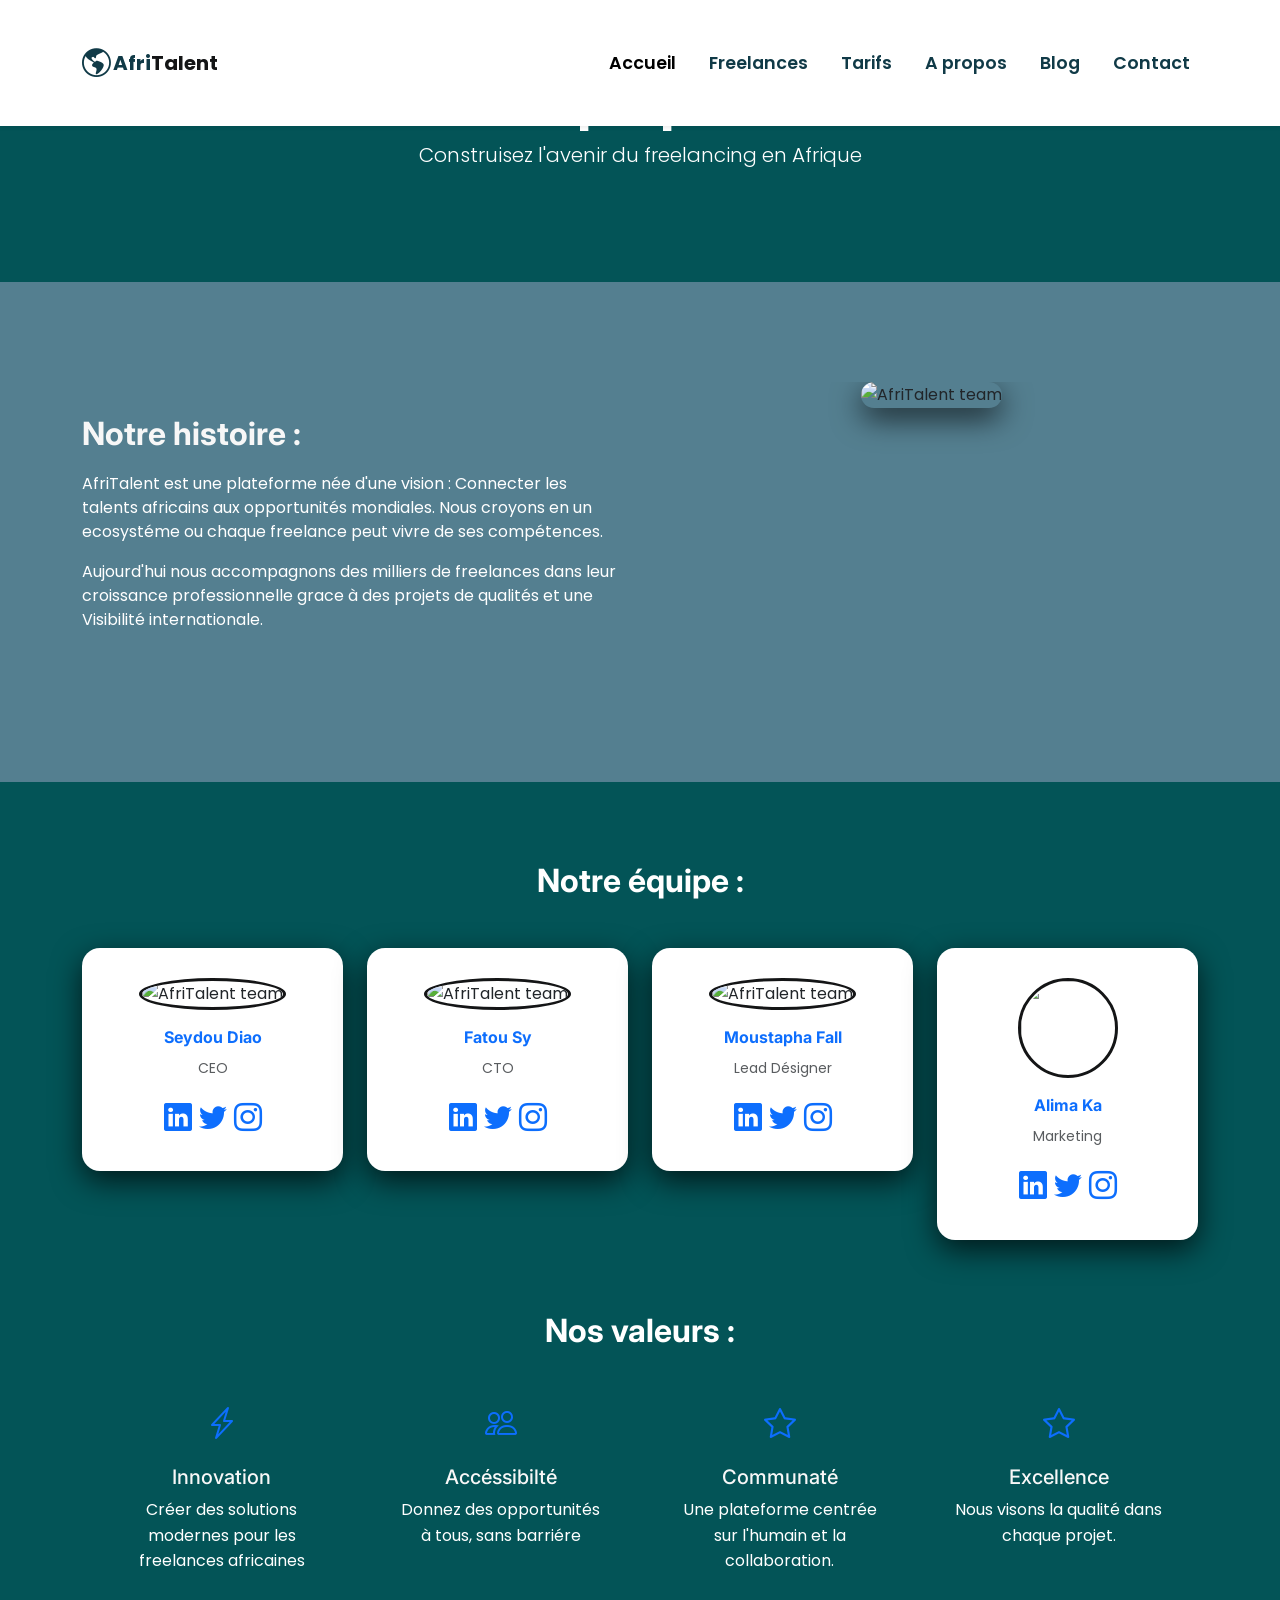
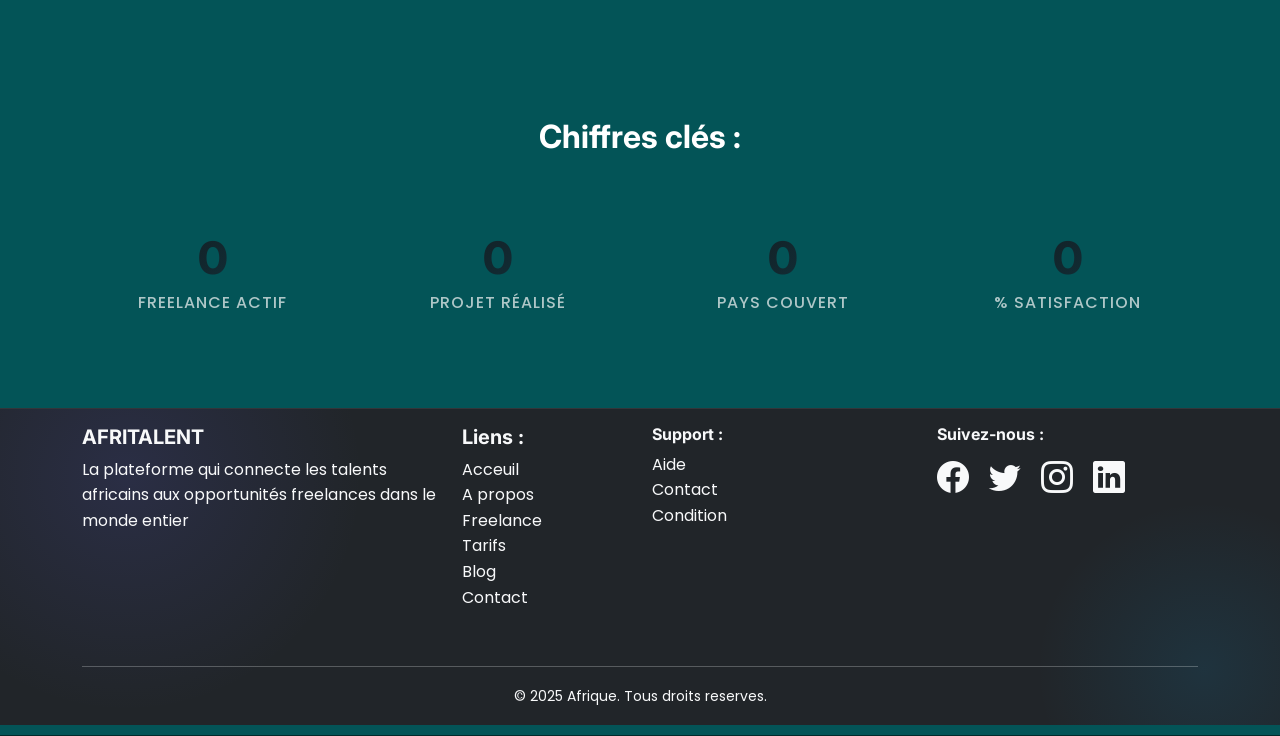
==== commit 9f9ea564: "Commit 5" ====
--- a/about.html
+++ b/about.html
@@ -18,234 +18,227 @@
 </head>
 <body>
       
-<nav   class="navbar navbar-expand-lg navbar-dark custom-navbar fixed-top"> 
-         <div class="container">    
-                    <a class="navbar-brand d-flex align-items-center" href="index.html">
-            <i class="bi bi-globe-americas fs-4 me-2"></i>
-            <span class="logo-text">Afri<span>Talent</span></span>
+<header>
+<nav  class="navbar navbar-expand-lg bg-white shadow-sm fixed-top"> 
+<div class="container"> 
+  <a href="index.html" class="navbar-brand logo">
+            <div>
+                <i class="bi bi-globe-americas"></i>
+            </div>
+            <span class="logo-text">
+                Afri<span>Talent</span>
+            </span>
           </a>
-               <button class="navbar-toggler" type="button" 
-                  data-bs-toggle="collapse"
-                  data-bs-target="#navMenu"
-                  aria-controls="navMenu" 
-                  aria-expanded="false" 
-                  aria-label="Toggle navigation">
-                  <span class="navbar-toggler-icon"></span>
-              </button>  
-            <div class="collapse navbar-collapse" id="navMenu"> 
-                <ul class="navbar-nav ms-auto fw-bold"> 
-                    <li class="nav-item"><a class="nav-link active" 
-                    href="index.html">Accueil</a></li> 
-                    <li class="nav-item"><a class="nav-link" 
-                    href="freelances.html">Freelances</a></li> 
-                    <li class="nav-item"><a class="nav-link" 
-                    href="tarifs.html">Tarifs</a></li> 
-                    <li class="nav-item"><a class="nav-link" href="about.html">A 
-                    propos</a></li> 
-                    <li class="nav-item"><a class="nav-link" 
-                    href="blog.html">Blog</a></li> 
-                    <li class="nav-item"><a class="nav-link" 
-                    href="contact.html">Contact</a></li>
-                    <li class="nav-item ms-lg-3"><a class="nav-btn-cta" href="contact.html">Rejoindre AfriTalent</a></li>
-              </ul> 
-            </div> 
-         </div> 
-    </nav> 
+<button class="navbar-toggler" type="button" 
+data-bs-toggle="collapse" 
+data-bs-target="#navMenu" 
+aria-controls="navMenu" 
+aria-expanded="false" 
+aria-label="Toggle navigation"> 
+<span class="navbar-toggler-icon"></span> 
+</button> 
+<div class="collapse navbar-collapse" id="navMenu"> 
+<ul class="navbar-nav ms-auto fw-bold"> 
+<li class="nav-item"><a class="nav-link active" 
+href="index.html">Accueil</a></li> 
+<li class="nav-item"><a class="nav-link" 
+href="freelances.html">Freelances</a></li> 
+<li class="nav-item"><a class="nav-link" 
+href="tarifs.html">Tarifs</a></li> 
+<li class="nav-item"><a class="nav-link" href="about.html">A 
+propos</a></li> 
+<li class="nav-item"><a class="nav-link" 
+href="blog.html">Blog</a></li> 
+<li class="nav-item"><a class="nav-link" 
+href="contact.html">Contact</a></li> 
+</ul> 
+</div> 
+</div> 
+</nav> 
+</header>
 
 <!-- Contenu principal -->
-<main>
-  <section class="about-hero-section">
-  <div  class="container text-center">
-    <h1 class="hero-title-text">A propos</h1>
-    <p class="section-description">Construisez l'avenir du freelancing en Afrique</p>
-  </div>
-</section>
-
-<section class="about-hero-section">
+<section class="about-hero text-white d-flex align-items-center">
+  <div  class="container text-center mt-5">
+    <h1 class="fw-bold display-5">A propos</h1>
+    <p class="lead">Construisez l'avenir du freelancing en Afrique</p>
+  </div>
+</section>
+
+<section class="about-history text-dark">
   <div class="container">
     <div class="row align-items-center g-5">
 
-    <div class="col-12 col-md-6">
-      <h1 class="hero-title-text">Notre histoire</h1>
-      <p class="section-description">AfriTalent est une plateforme née d'une vision : Connecter
+    <div class="col-md-6 text-white">
+      <h2 class="fw-bold">Notre histoire :</h2>
+      <p class="text-white">AfriTalent est une plateforme née d'une vision : Connecter
         les talents africains aux opportunités mondiales.
         Nous croyons en un ecosystéme ou chaque freelance
         peut vivre de ses compétences.
-        Aujourd'hui nous accompagnons des milliers de freelances
+      </p>
+
+      <p class="text-white">Aujourd'hui nous accompagnons des milliers de freelances
         dans leur croissance professionnelle grace à des projets 
         de qualités et une Visibilité internationale.
       </p>
     </div>
- <div class="col-12 col-md-6 text-center"> 
-  <div class="about-img-wrapper">
-      <img src="https://images.unsplash.com/photo-1517245386807-bb43f82c33c4?w=500&auto=format&fit=crop&q=60&ixlib=rb-4.1.0&ixid=M3wxMjA3fDB8MHxzZWFyY2h8NDd8fGxlYWRlcnNoaXB8ZW58MHx8MHx8fDA%3D" class="about-img" alt="AfriTalent team" loading="lazy">
-    </div>
-  </div>
+    
+ <div class="col-md-6 text-center"> 
+  <div class="history-img-wrapper">
+      <img src="https://images.unsplash.com/photo-1517245386807-bb43f82c33c4?w=500&auto=format&fit=crop&q=60&ixlib=rb-4.1.0&ixid=M3wxMjA3fDB8MHxzZWFyY2h8NDd8fGxlYWRlcnNoaXB8ZW58MHx8MHx8fDA%3D" class="team-img" alt="AfriTalent team">
+    </div>
+    </div>
   </div>
  </div>
 </section>
 
-<section class="team-section">
-  <div class="container">
-  <h2 class="hero-title-text text-center mb-5">Notre équipe</h2>
-  <div class="row g-4 justify-content-center">
-    <div class="col-12 col-sm-6 col-md-4 col-lg-3">
-      <div class="team-card water-card">
-        <div class="team-img-container">
-        <img src="https://images.unsplash.com/photo-1600180758890-6b94519a8ba6?w=500&auto=format&fit=crop&q=60&ixlib=rb-4.1.0&ixid=M3wxMjA3fDB8MHxzZWFyY2h8M3x8cHJvZmlsZSUyMHBob3RvfGVufDB8fDB8fHww" alt="AfriTalent team" loading="lazy">
-      </div>
-        <h3>Seydou Diao</h3>
-        <P>CEO</P>
-        <div class="team-socials d-flex gap-3">
+<section class="container my-5 text-dark">
+  <h2 class="text-center fw-bold mb-5 text-white">Notre équipe :</h2>
+  <div class="row text-center g-4">
+
+    <div class="col-md-3  col-sm-6 h-100">
+      <div class="team-card bg-white">
+        <img src="https://images.unsplash.com/photo-1600180758890-6b94519a8ba6?w=500&auto=format&fit=crop&q=60&ixlib=rb-4.1.0&ixid=M3wxMjA3fDB8MHxzZWFyY2h8M3x8cHJvZmlsZSUyMHBob3RvfGVufDB8fDB8fHww" class="team-img" alt="AfriTalent team">
+        <h6 class="fw-bold mt-2 text-primary">Seydou Diao</h6>
+        <P><small class="text-muted">CEO</small></P>
+        <div class="mt-3 fs-3">
           <a href=""><i class="bi bi-linkedin"></i></a>
          <a href=""> <i class="bi bi-twitter"></i></a>
           <a href=""> <i class="bi bi-instagram"></i></a>
         </div>
       </div>
-      </div>
-        
-       <div class="col-12 col-sm-6 col-md-4 col-lg-3">
-       <div class="team-card water-card">
-      <div class="team-img-container">
-   <img src="https://images.unsplash.com/photo-1619895862022-09114b41f16f?w=500&auto=format&fit=crop&q=60&ixlib=rb-4.1.0&ixid=M3wxMjA3fDB8MHxzZWFyY2h8OHx8cHJvZmlsZSUyMHBob3RvfGVufDB8fDB8fHww" alt="AfriTalent team" loading="lazy">
-      </div>
-        <h3>Fatou Sy</h3>
-        <P>CTO</P>
-        <div class="team-socials d-flex gap-3">
+    </div>
+
+    <div class="col-md-3 col-sm-6 h-100">
+      <div class="team-card bg-white">
+        <img src="https://images.unsplash.com/photo-1619895862022-09114b41f16f?w=500&auto=format&fit=crop&q=60&ixlib=rb-4.1.0&ixid=M3wxMjA3fDB8MHxzZWFyY2h8OHx8cHJvZmlsZSUyMHBob3RvfGVufDB8fDB8fHww" class="team-img" alt="AfriTalent team">
+        <h6 class="fw-bold mt-2 text-primary">Fatou Sy</h6>
+        <P><small class="text-muted">CTO</small></P>
+        <div class="mt-3 fs-3">
+         <a href=""> <i class="bi bi-linkedin"></i></a>
+          <a href=""><i class="bi bi-twitter"></i></a>
+          <a href=""> <i class="bi bi-instagram"></i></a>
+        </div>
+      </div>
+    </div>
+
+    <div class="col-md-3  col-sm-6 h-100">
+      <div class="team-card bg-white">
+        <img src="https://images.unsplash.com/photo-1654110455429-cf322b40a906?w=500&auto=format&fit=crop&q=60&ixlib=rb-4.1.0&ixid=M3wxMjA3fDB8MHxzZWFyY2h8M3x8YXZhdGFyfGVufDB8fDB8fHww" class="team-img" alt="AfriTalent team">
+        <h6 class="fw-bold mt-2 text-primary">Moustapha Fall</h6>
+        <P><small class="text-muted">Lead Désigner</small></P>
+        <div class="mt-3 fs-3">
           <a href=""><i class="bi bi-linkedin"></i></a>
+          <a href=""><i class="bi bi-twitter"></i></a>
+           <a href=""> <i class="bi bi-instagram"></i></a>
+        </div>
+      </div>
+    </div>
+
+    <div class="col-md-3  col-sm-6 h-100">
+      <div class="team-card bg-white">
+        <img src="https://images.unsplash.com/photo-1701615004837-40d8573b6652?w=500&auto=format&fit=crop&q=60&ixlib=rb-4.1.0&ixid=M3wxMjA3fDB8MHxzZWFyY2h8MTV8fGF2YXRhcnxlbnwwfHwwfHx8MA%3D%3D" class="team-img" alt="">
+        <h6 class="fw-bold mt-2 text-primary">Alima Ka</h6>
+        <P><small class="text-muted">Marketing</small></P>
+        <div class="mt-3 fs-3">
+         <a href="">  <i class="bi bi-linkedin"></i></a>
          <a href=""> <i class="bi bi-twitter"></i></a>
-          <a href=""> <i class="bi bi-instagram"></i></a>
-        </div>
-      </div>
-      </div>
-      
-        <div class="col-12 col-sm-6 col-md-4 col-lg-3">
-       <div class="team-card water-card">
-      <div class="team-img-container">
-   <img src="https://images.unsplash.com/photo-1654110455429-cf322b40a906?w=500&auto=format&fit=crop&q=60&ixlib=rb-4.1.0&ixid=M3wxMjA3fDB8MHxzZWFyY2h8M3x8YXZhdGFyfGVufDB8fDB8fHww" alt="AfriTalent team" loading="lazy">
-      </div>
-        <h3>Moustapha Fall</h3>
-        <P>Lead Designer</P>
-        <div class="team-socials d-flex gap-3">
-          <a href=""><i class="bi bi-linkedin"></i></a>
-         <a href=""> <i class="bi bi-twitter"></i></a>
-          <a href=""> <i class="bi bi-instagram"></i></a>
-        </div>
-      </div>
-      </div>
-
-      <div class="col-12 col-sm-6 col-md-4 col-lg-3">
-       <div class="team-card water-card">
-      <div class="team-img-container">
-   <img src="https://images.unsplash.com/photo-1701615004837-40d8573b6652?w=500&auto=format&fit=crop&q=60&ixlib=rb-4.1.0&ixid=M3wxMjA3fDB8MHxzZWFyY2h8MTV8fGF2YXRhcnxlbnwwfHwwfHx8MA%3D%3D" alt="AfriTalent team" loading="lazy">
-      </div>
-        <h3>Alima Ka</h3>
-        <P>Marketing</P>
-        <div class="team-socials d-flex gap-3">
-          <a href=""><i class="bi bi-linkedin"></i></a>
-         <a href=""> <i class="bi bi-twitter"></i></a>
-          <a href=""> <i class="bi bi-instagram"></i></a>
-        </div>
-      </div>
-  </div>
-  </div>
-</section>
-
-<section class="about-section">
-  <div class="container">
-  <h2 class="hero-title-text text-center mb-5">Nos valeurs</h2>
+         <a href="">  <i class="bi bi-instagram"></i></a>
+        </div>
+      </div>
+    </div>
+  </div>
+</section>
+
+<section class="container my-6 p-4">
+  <h2 class="text-center fw-bold mb-4 text-white">Nos valeurs :</h2>
   <div class="row g-4">
-    <div class="col-12 col-sm-6 col-md-4 col-lg-3">
-    <div class="values-card water-card">
-        <div class="icon-box"><i class="bi bi-lightbulb-fill"></i></div>
-        <h3>Innovation</h3>
-        <p>Créer des solutions modernes pour les freelances africaines</p>
-      </div>   
-    </div>
-
-     <div class="col-12 col-sm-6 col-md-4 col-lg-3">
-      <div class="values-card water-card">
-        <div class="icon-box"><i class="bi bi-eye-fill"></i></div>
-        <h3>Accéssibilté</h3>
-        <p>Donnez des opportunités à tous, sans barriére</p>
-      </div>
-    </div>
-
-     <div class="col-12 col-sm-6 col-md-4 col-lg-3">
-      <div class="values-card water-card">
-        <div class="icon-box"><i class="bi bi-graph-up-arrow"></i></div>
-        <h3>Communaté</h3>
-        <p>Une plateforme centrée sur l'humain et la collaboration.</p>
-      </div>
-    </div>
-
-     <div class="col-12 col-sm-6 col-md-4 col-lg-3">
-      <div class="values-card water-card">
-        <div class="icon-box"><i class="bi bi-trophy-fill"></i></div>
-        <h3>Excellence</h3>
-        <p>Nous visons la qualité dans chaque projet.</p>
-      </div>
-    </div>
-   </div>
-  </div>
-</section>
-
-<section class="about-section">
-<div class="container">
-  <h2 class="hero-title-text text-center mb-4 mt-5">Chiffres clés</h2>
-  <div class="row g-4 justify-content-center">
-    
-    <div class="col-12 col-sm-4 col-lg-2-5">
-      <div class="values-card water-card">
-        <span class="stat-number">10k+</span>
-        <p class="stat-label">Freelances actifs</p>
-      </div>
-    </div>
-
-     <div class="col-12 col-sm-4 col-lg-2-5">
-      <div class="values-card water-card">
-        <span class="stat-number">500+</span>
-        <p class="stat-label">Clients satisfaits</p>
-      </div>
-    </div>
-
-      <div class="col-12 col-sm-4 col-lg-2-5">
-        <div class="values-card water-card">
-        <span class="stat-number">5k+</span>
-        <p class="stat-label">Projet réalisés</p>
-      </div>
-    </div>
-
-      <div class="col-12 col-sm-4 col-lg-2-5">
-        <div class="values-card water-card">
-        <span class="stat-number">16+</span>
-        <p class="stat-label">Pays couverts</p>
-      </div>
-    </div>
-
-    <div class="col-12 col-sm-4 col-lg-2-5">
-      <div class="values-card water-card">
-        <span class="stat-number">95%</span>
-        <p class="stat-label">Satisfaction</p>
-      </div>
-    </div>
-   </div>
-  </div>
-</section>
-
-</main>
-<footer class="custom-footer mt-5 py-5"> 
+    <div class="col-md-3">
+      <div class="value-card text-center p-4">
+        <i class="bi bi-lightning-charge fs-2 text-primary"></i>
+        <h5 class="mt-3">Innovation</h5>
+        <p class="text-white">Créer des solutions modernes pour les freelances africaines</p>
+      </div>
+    </div>
+
+    <div class="col-md-3">
+      <div class="value-card text-center p-4">
+        <i class="bi bi-people fs-2 text-primary"></i>
+        <h5 class="mt-3">Accéssibilté</h5>
+        <p class="text-white">Donnez des opportunités à tous, sans barriére</p>
+      </div>
+    </div>
+
+    <div class="col-md-3">
+      <div class="value-card text-center p-4">
+        <i class="bi bi-star fs-2 text-primary"></i>
+        <h5 class="mt-3">Communaté</h5>
+        <p class="text-white">Une plateforme centrée sur l'humain et la collaboration.</p>
+      </div>
+    </div>
+
+    <div  class="col-md-3" >
+      <div class="value-card text-center p-4">
+        <i class="bi bi-star fs-2 text-primary"></i>
+        <h5  class="mt-3">Excellence</h5>
+        <p class="text-white">Nous visons la qualité dans chaque projet.</p>
+      </div>
+    </div>
+
+  </div>
+</section>
+
+
+
+
+<section class="container my-5">
+  <h2 class="text-center fw-bold mb-5  text-white" >Chiffres clés :</h2>
+  <div class="row g-4 text-center">
+    <div class="col-md-3">
+      <div class="bento-card">
+        <h2>0</h2>
+        <p>Freelance actif</p>
+      </div>
+    </div>
+
+     <div class="col-md-3">
+      <div class="bento-card">
+        <h2>0</h2>
+        <p>Projet réalisé</p>
+      </div>
+    </div>
+
+     <div class="col-md-3">
+      <div class="bento-card">
+        <h2>0</h2>
+        <p>Pays couvert</p>
+      </div>
+    </div>
+
+     <div class="col-md-3">
+      <div class="bento-card">
+        <h2>0</h2>
+        <p>% Satisfaction</p>
+      </div>
+    </div>
+
+  </div>
+</section>
+
+<footer class="bg-dark text-light pt-3 pb-3 mt-5"> 
    <div class="container">
-    <div class="row g-4">
-        <div class="col-12 col-md-6 col-lg-4">
-            <h5 class="text-white fw-bold mb-3">AfriTalent</h5>
-            <p class="text-white-50">La plateforme qui connecte les talents africains aux 
+    <div class="row">
+
+        <div class="col-md-4 mb-4">
+            <h5 class="text-uppercase fw-bold">Afritalent</h5>
+            <p>La plateforme qui connecte les talents africains aux 
                 opportunités freelances dans le monde entier
             </p>
         </div>
-        <div class="col-6 col-md-3 col-lg-2">
-            <h5 class="text-white mb-3">Liens</h5>
-            <ul class="list-unstyled footer-links">
+
+        <div class="col-md-2 mb-4">
+            <h5 class="fw-bold">Liens :</h5>
+            <ul class="list-unstyled">
                <li><a href="index.html" class="text-light text-decoration-none">Acceuil</a></li>
                <li><a href="about.html" class="text-light text-decoration-none">A propos</a></li>
                <li><a href="freelances.html" class="text-light text-decoration-none">Freelance</a></li>
@@ -254,30 +247,35 @@
                <li><a href="contact.html" class="text-light text-decoration-none">Contact</a></li>
             </ul>
         </div>
-       <div class="col-6 col-md-3 col-lg-2">
-        <h6 class="text-white mb-3">Support</h6>
-        <ul class="list-unstyled footer-links">
+
+
+       <div class="col-md-3 mb-4">
+        <h6 class="fw-bold">Support :</h6>
+        <ul class="list-unstyled">
             <li><a href="" class="text-light text-decoration-none">Aide</a></li>
-            <li><a href="contact.html" class="text-light text-decoration-none">Contact</a></li>
+            <li><a href="" class="text-light text-decoration-none">Contact</a></li>
             <li><a href="" class="text-light text-decoration-none">Condition</a></li>
         </ul>
        </div>
 
-       <div class="col-12 col-md-12 col-lg-4">
-        <h6 class="text-white mb-3">Suivez-nous</h6>
-        <div class="d-flex gap-3 socials-icons">
-            <a href="" class="text-light me-3"><i class="bi bi-facebook"></i></a>
-            <a href="" class="text-light me-3"><i class="bi bi-twitter"></i></a>
-            <a href="" class="text-light me-3"><i class="bi bi-instagram"></i></a>
-           <a href="" class="text-light me-3"><i class="bi bi-linkedin"></i></a>
-        </div>
+       <div class="col-md-3">
+        <h6 class="fw-bold">Suivez-nous :</h6>
+        <a href="" class="text-light me-3"><i class="bi bi-facebook fs-2"></i></a>
+         <a href="" class="text-light me-3"><i class="bi bi-twitter fs-2"></i></a>
+          <a href="" class="text-light me-3"><i class="bi bi-instagram fs-2"></i></a>
+           <a href="" class="text-light me-3"><i class="bi bi-linkedin fs-2"></i></a>
        </div>
       </div>
-      <div class="border-top border-secondary mt-4 pt-4 text-center">
-        <p class="text-white-50 mb-0">&copy; 2025 Afrique. Tous droits reserves.</p>
-    </div>
-</div>
+
+      <hr class="border-light">
+      
+      <div class="text-center">
+        <small>&copy; 2025 Afrique. Tous droits reserves.</small>
+      </div>
+    </div>
 </footer> 
+
+
 
 <script 
 src="https://cdn.jsdelivr.net/npm/bootstrap@5.3.0/dist/js/bootstrap.bundle.min.js">
--- a/css/style.css
+++ b/css/style.css
@@ -1,833 +1,683 @@
-
 
 @import url('https://fonts.googleapis.com/css2?family=Inter:ital,opsz,wght@0,14..32,100..900;1,14..32,100..900&display=swap');
 @import url('https://fonts.googleapis.com/css2?family=Inter:ital,opsz,wght@0,14..32,100..900;1,14..32,100..900&family=Poppins:ital,wght@0,100;0,200;0,300;0,400;0,500;0,600;0,700;0,800;0,900;1,100;1,200;1,300;1,400;1,500;1,600;1,700;1,800;1,900&display=swap');
 
  
 :root{
-   --font-primary: 'Poppins',sans-serif;
-   --font-secondary: 'Inter', sans-serif;
-
-   --color-primary: #0d68f2;
-   --color-primary-hover: #08357a;
-   --color-dark-bg: rgb(37, 18, 18);
-   --color-dark-overlay: rgba(14, 22, 38, 0.4);
-   --color-dark-pure: #211c1c;
-   --color-text-white: #ffffff;
-   --color-text-muted:rgba(254, 254, 254, 0.74);
-   --color-text-dim: rgba(254, 254, 254, 0.6);
-   --color-border-light:rgba(254, 254, 254, 0.8);
-
-   --water-bg: linear-gradient(135deg) rgba(255, 199, 75, 0.18), rgba(255, 255, 255, 0.3);
-   --water-bg-hover: rgba(254, 254, 254, 0.08);
-   --water-border: rgba(254, 254, 254, 0.5);
-   --water-border-hover: rgba(254, 254, 254, 0.13);
-   --water-backdrop-filter: blur(10px);
-   --water-box-shadow: 0 7px 30px 0 rgba(0, 0, 0, 0.23);
+    --primary: #141516;
+    --secondary: #103a47;
+    --dark: #547f90;
+    --text: #f7f7f7;
+    --rgba: rgba(0, 0, 0, 0.5);
+    --shadow: 0 10px 30px rgba(0, 0, 0, 0.7);
+    --gradient: linear-gradient(133deg, rgb(129, 178, 195), 0%, rgb(3, 84, 87) 100%);
+    --font-title: 'Inter', sans-serif;
+    --font-body: 'Poppins', sans-serif;
+    --transition: 0.3s ease;
+}
+
+body{
+   font-family: var(--font-body);
+   background: var(--gradient);
+   padding: 10px 0;
+   color: var(--text);
+   line-height: 1.6;
+   border-bottom: 1px solid var(--rgba);
+}
+h2, h3, h4, h5, h6, .logo, .navbar-brand{
+    font-family: var(--font-title);
+}
+h1{
+    font-family: var(--font-body);
+}
+a{
+    text-decoration: none;
+}
+.navbar{
+ background: white;
+  backdrop-filter: blur(5px);
+  top: 0;
+  left: 0;
+  width: 100%;
+  height: 14%;
+  z-index: 1000;
+}
+.navbar .container{
+    display: flex;
+    align-items: center;
+    justify-content: space-between;
+}
+.navbar-brand{
+    display: flex;
+    align-items: center;
+    gap: 8px;
+    font-size: 1.8rem;
+    font-weight: 690;
+    color: var(--secondary);
+    text-decoration: none;
+}
+.navbar-brand i{
+    width: 60px;
+    height: 60px;
+    object-fit: contain;
    
-   --transition-fst: all 0.2s ease;
-   --transition-sm: cubic-bezier(0.14, 1, 0.3, 1);
-
-   --hover-transform-simple: translateY(-4px);
-   --hover-transform: translateY(-6px) scale(1.01);
-}
-body{
-    background-color: var(--color-dark-bg);
-    color: var(--color-text-white);
-    font-family: var(--font-primary);
-}
- h2, h3, h4, h5, h6,p{
-    font-family: var(--font-primary);
-    letter-spacing: 0.05px;
-    font-weight: 500;
-    font-size: 1.4rem;
-}
-h4, h5, h6, p{
-    font-family: var(--font-primary);
-    color: var(--color-text-muted);
-    font-size: 0.9rem;
-}
-h1{
-    font-family: var(--font-secondary);
-    color: var(--color-text-white);
-    letter-spacing: 0.6px;
-   
-}
-.navbar{
-    background-color: rgba(254, 254, 254, 0.03);
-    backdrop-filter: var(--water-backdrop-filter);
-    -webkit-backdrop-filter: var(--water-backdrop-filter);
-    border-bottom: 1px solid var(--water-border);
-    padding: 8px 0;
-    transition: var(--transition-fst);
-}
-.navbar-brand{
+}
+.navbar-nav{
+    display: flex;
+    align-items: center;
+    gap: 17px;
+}
+.nav-link{
+    font-size: 1.1rem;
+    font-weight: 520;
+    color: var(--secondary);
+    padding: 0;
+}
+
+.nav-link.active{
+    color: var(--secondary);
+}
+.navbar .btn{
+    padding: 8px 20px;
+    border-radius: 10px;
+    font-weight: 590;
+    font-size: 0.93rem;
+    background: var(--secondary);
+    color: var(--white);
+    border: none;
+}
+.logo{
+    display: flex;
+    align-items: center;
+    gap: 2px;
+    margin-right: 8px;
+}
+.logo-text{
+    font-family: var(--font-body);
+    font-size: 20px;
     font-weight: 690;
-    font-size: 1.5rem;
-    color: var(--color-text-white);
-    text-decoration: none;
-}
-.nav-link{
-    color: var(--color-text-white);
-    font-weight: 500;
-    font-size: 0.98rem;
-    margin-left: 18px;
-    transition: var(--transition-fst);
-    font-family: var(--font-secondary);
-}
-.nav-link:hover, .nav-link.active{
-   color: var(--color-primary);
-}
-.nav-btn-cta{
-    background-color: var(--color-primary);
-    color: var(--color-text-white);
-    border: 1px solid rgba(211, 211, 211, 0.933);
-    padding: 8px 23px;
-    border-radius: 45px;
-    text-decoration: none;
-    font-weight: 570;
-    transition: var(--transition-fst);
-    display: inline-block;
-}
-.nav-btn-cta:hover{
-    background-color: var(--color-primary-hover);
-    transform: translateY(-3px);
-    color: var(--color-text-white);
-}
-.about-hero-section,
-.hero-content,
-.price-section,
-.blog-hero,
-.freelance-hero,
-.contact-section{
-    padding: 70px 0 45px 0;
+    color: var(--secondary);
+}
+.logo-text span{
+    color: var(--primary);
+}
+.hero{
+    height: 100vh;
+    background-image :linear-gradient(to  bottom , var(--rgba) ,var(--rgba) ), url(https://images.unsplash.com/photo-1664575197229-3bbebc281874?w=500&auto=format&fit=crop&q=60&ixlib=rb-4.1.0&ixid=M3wxMjA3fDB8MHxzZWFyY2h8MTR8fGZyZWVsYW5jZXxlbnwwfHwwfHx8MA%3D%3D);
     background-size: cover;
-    position: relative;
     background-position: center;
     background-repeat: no-repeat;
-}
-.hero-section{
-    background-repeat: no-repeat;
-    background-size: cover;
-    height: 100vh;
-    background-image :linear-gradient( rgba(14, 22, 40, 0.3),rgba(14, 22, 40, 0.5) ), url(https://images.unsplash.com/photo-1664575197229-3bbebc281874?w=500&auto=format&fit=crop&q=60&ixlib=rb-4.1.0&ixid=M3wxMjA3fDB8MHxzZWFyY2h8MTR8fGZyZWVsYW5jZXxlbnwwfHwwfHx8MA%3D%3D);
+    overflow: hidden;
+    position: relative;
     display: flex;
+    object-fit: cover;
     align-items: center;
-   
-}
-.hero-overlay{
+    padding: 118px 0;
+    color: var(--white);
+    filter: brightness(90%);
+    
+}
+.hero p{
+    font-size: 1rem;
+    opacity: 0.8;
+}
+.hero h1{
+    font-size: 2.5rem;
+    font-weight: 790;
+    line-height: 1.1;
+}
+.hero h2{
+    font-size: 1.3rem;
+    font-weight: 390;
+    color: rgb(254, 254, 254, 0.83);
+}
+.hero::before{
+    content: "";
     position: absolute;
-    top: 0;
-    left: 0;
-    width: 100%;
-    height: 100%;
-    background-color: var(--color-dark-overlay);
-    z-index: 1;
-}
-.hero-content-container{
-    position: relative;
-    z-index: 2;
-    text-align: center;
-}
-.hero-title-text{
-    margin-top: 10px;
-    font-size: 2.1rem;
-    font-weight: 600;
-    line-height: 1.9;
-}
-.hero-description{
-    font-size: 1.3rem;
-    color: var(--color-text-muted);
-    margin-bottom: 36px;
-    font-family: var(--font-secondary);
-}
-.btn-hero-cta{
-    background-color: var(--color-primary);
-    color: var(--color-text-white);
-    border: 1px solid rgba(255, 246, 246, 0.34);
-    padding: 12px 25px;
-    display: inline-block;
-    font-size: 1rem;
+    width: 490px;
+    height: 490px;
+    background: rgb(254, 254, 254, 0.07);
+    border-radius: 50%;
+    top: -148px;
+    right: -148px;
+}
+.hero::after{
+    content: "";
+    position: absolute;
+    width: 290px;
+    height: 290px;
+    background: rgb(254, 254, 254, 0.07);
+    border-radius: 50%;
+    bottom: -98px;
+    left: -98px;
+}
+.hero .btn{
+    padding: 13px 27px;
     border-radius: 48px;
     font-weight: 590;
-    text-decoration: none;
-    transition: var(--transition-fst);
-}
-.btn-hero-cta:hover{
-   background-color: var(--color-primary-hover);
-    color: var(--color-text-white);
-     transform: translateY(-3px);
-     box-shadow: rgba(254, 254, 254, 0.03);
-}
-.hero-stats-row{
-    margin-top: 10px;
-    max-width: 948px;
-    margin-left: auto;
-    margin-left: auto;
-}
-.btn-submit-water{
-     background-color: var(--color-primary);
-     color: var(--color-text-white);
-     border: 1px solid rgba(211, 211, 211, 0.933);
-     padding: 7px 15px;
-     transition: var(--transition-fst);
-     border-radius: 20px;
-     letter-spacing: 0.7px;
-}
-.btn-submit-water:hover{
-    background-color: var(--color-primary-hover);
-    transform: translateY(-3px);
-    color: var(--color-text-white);
-} 
-.water-card{
-    background-color: var(--water-bg);
-    backdrop-filter: var(--water-backdrop-filter);
-    -webkit-backdrop-filter:var(--water-backdrop-filter);
-    border: 2px solid rgba(254, 211, 120, 0.08);
-    box-shadow: 0 8px 24px rgba(0, 0, 0, 0.45);
-    border-radius: 28px;
-    padding: 30px 24px;
-    justify-content: space-between;
-    overflow: hidden;
-    color: var(--color-text-white);
-    text-align: center;
-    align-items: center;
-}
-.stat-box{
-    padding: 10px;
-    margin-top: 20px;
-}
-.stat-number{
-    font-size: 2.1rem;
+    transition: all var(--transition);
+}
+.hero .btn-primary:hover{
+    transform: translateY(-4px);
+    box-shadow: var(--shadow);
+}
+.hero .btn-light:hover{
+    transform: translateY(-4px);
+}
+.hero-title{
+    font-size: 3.8rem;
     font-weight: 790;
-    color: var(--color-primary);
-    margin-bottom: 4px;
-    letter-spacing: -0.4px;
-}
-.stat-label{
-    display: block;
-    font-size: 0.92rem;
-    font-weight: 510;
-    color: var(--color-text-muted);
-    text-transform: uppercase;
-    letter-spacing: 1px;
-}
-.text-info{
-    color: var(--color-primary);
-}
-.freelance-count{
-    color: var(--color-text-white);
-}
-.freelance-card{
-    text-align: left;
+    line-height: 1.2;
+    margin-bottom: 24px;
+    letter-spacing: -2px;
+}
+.hero-section{
+    padding: 118px 0 98px;
+}
+section{
+    margin-bottom: 80PX;
+}
+.hero .lead{
+    font-size: 1.1rem;
+    opacity: 0.8;
+    max-width: 5480px;
+}
+.hero .container{
+    position: relative;
+    z-index: 2;
+}
+.freelance-hero, .about-hero, .pricing-hero, .blog-hero{
+    padding: 15px;
+}
+.stat{
+    font-size: 2.3rem;
+    font-weight: 790;
+    color: var(--white);
+}
+.bento-grid{
+    display: grid;
+    grid-template-columns: repeat(2, 1fr);
+    grid-auto-rows: 218px;
+    gap: 22px;
+}
+.bento-card{
+    border: none;
+    border-radius: 14px;
     padding: 28px;
-    height: 100%;
+    box-shadow: 0 8px 28px var(--shadow);
     display: flex;
     flex-direction: column;
-    justify-content: space-between;
-}
-.freelance-badge{
-    background: rgba(254, 254, 254, 0.05);
-    color: var(--color-text-white);
-    padding: 15px 45px;
-   border-radius: 18px;
-   font-size: 0.85rem;
-   font-weight: 600;
-   display: inline-block;
-   margin-bottom: 20px;
-}
-.freelance-avatar-container{
-    width: 100px;
+    justify-content: center;
+    transition: all var(--transition);
+}
+.bento-card:hover{
+    transform: translateY(-8px) scale(1.01);
+    box-shadow: var(--shadow);
+}
+.bento-card h2{
+    font-size: 2.8rem;
+    font-weight: 790;
+   background: linear-gradient(133deg, var(--primary), var(--secondary));
+   -webkit-background-clip: text;
+   -webkit-text-fill-color: transparent;
+   margin-bottom: 4px;
+}
+.bento-card h5{
+    font-weight: 690;
+    margin-bottom: 14px;
+    font-size: 1.3rem;
+}
+.bento-card p{
+   font-weight: 490;
+   text-transform: uppercase;
+   letter-spacing: 1px;
+   color: var(--text);
+   opacity: 0.7;
+}
+.large-card{
+    grid-column: span 2;
+}
+.tall-card{
+    grid-row: span 2;
+}
+.bento-card h5{
+    font-size: 1.3rem;
+    font-weight: 690;
+    margin-bottom: 14px;
+}
+.bento-card i{
+    margin-left: 7px;
+    color: var(--dark);
+    margin-right: 8px;
+    font-size: 1.2rem;
+}
+.bento-card p{
+    line-height: 1.6;
+    
+}
+.service-card{
+   border: none;
+   border-color: 18px;
+   transition: all var(--transition);
+   box-shadow: var(--shadow);
+   transition: all var(--transition);
+}
+.service-card h5{
+    font-size: 1.2rem;
+    font-weight: 690;
+    margin-bottom: 8px;
+    color: var(--primary);
+}
+.service-card p{
+    color: var(--primary);
+    font-size: 14px;
+}
+.service-card:hover{
+    transform: translateY(-8px) scale(1.02);
+    box-shadow: 0 8px 28px rgba(0, 0, 0, 0.2);
+    color: var(--white);
+  
+}
+.card{
+    border: none;
+    border-radius: 23px;
+    box-shadow: var(--shadow);
+    padding: 40px;   
+}
+.card-img-top{
+    width: 100%;
+    height: 120px;
+    object-fit: cover;
+}
+#africarousel{
+    position: relative;
+    overflow: hidden;
+}
+#africarousel .carousel-indicators{
+    position: relative;
+    bottom: auto;
+    margin: 14px 0 0 0;
+}
+.carousel{
+   box-shadow: var(--shadow);
+}
+.carousel-img{
+   height: 545px;
+}
+.carousel-inner{
+   width: 100%;
+   height: 100%;
+   padding-bottom: 38px;
+}
+.carousel-caption{
+    bottom: 120px;
+}
+.carousel-caption h2{
+    font-size: 2.7rem;
+    font-weight: 690;
+    margin-bottom: 14px;
+    text-shadow: var(--shadow);
+}
+.carousel-caption p{
+    font-size: 1.1rem;
+   font-weight: 790;
+  text-shadow: var(--shadow);
+}
+.carousel-indicators button{
+    width: 10px;
+    height: 12px;
+    border-radius: 48%;
+    padding: 18px;
+}
+.carousel-indicators{
+    position: relative;
+    bottom: auto;
+    margin-top: 18px;
+    z-index: 10;
+}
+.carousel-control-prev-icon,
+.carousel-control-next-icon{
+ width: 50px;
+ height: 50px;
+ transform: translateY(-50%);
+ background-color: var(--rgba);
+ border-radius: 50%;
+}
+.carousel-control-prev{
+    left: 0;
+    width: 50px;
+}
+.carousel-control-next{
+    right: 0;
+    width: 50px;
+}
+.temoignage-card{
+    width: 590px;
+   margin: 0 auto;
+   margin-left: 80px;
+   margin-right: 80px;
+}
+.temoignage-avatar{
+    width: 58px;
+    height: 58px;
+}
+
+.team-section h6{
+    color: var(--white);
+}
+.team-section i {
+    color: var(--secondary);
+    font-size: 18px;
+}
+
+.team-card{
+    position: relative;
+    border: none;
+    border-radius: 18px;
+    box-shadow: var(--shadow);
+    transition: all var(--transition);
+    padding: 30px;
+}
+.team-card img{
+   width: 100px;
     height: 100px;
-    margin: 0 auto 18px auto;
-    border-radius: 48px;
-    border: 2px solid var(--water-border);
+    object-fit: cover;
+    border-radius: 50%;
+    margin-bottom: 10px;
+    border: 3px solid var(--primary);
+}
+.team-card:hover img{
+    transform: scale(1.03);
+}
+.team-card h5{
+    font-size: 1.4rem;
+    margin-top: 14px;
+   color: var(--primary);
+}
+.value-card-center{
+    padding: 38px 23px;
+    border-radius: 18px;
+    background: rgb(254, 254, 254, 0.04);
+    border: 1px solid rgb(254, 254, 254, 0.02);
+    backdrop-filter: blur(8px);
+    transition: var(--transition);
+}
+.value-card-center:hover{
+    background: var(--white);
+    color: var(--dark);
+}
+.value-card-center i{
+    font-size: 2.8rem;
+    color: var(--primary);
+    margin-bottom: 18px;
+}
+
+.history-img-wrapper{
+    width: 100%;
+    height:300px;
+    object-fit: cover;
     overflow: hidden;
-}
-.freelance-avatar-container img{
+    border-radius: 20px;
+}
+.history-img{
     width: 100%;
     height: 100%;
     object-fit: cover;
 }
-.freelance-name{
-    font-size: 1.24rem;
-    font-weight: 695;
-    margin-bottom: 4px;
-    text-align: center;
-}
-.freelance-title{
-    font-family: var(--font-secondary);
-    color: var(--color-primary);
-    font-size: 0.94rem;
-    font-weight: 590;
-    margin-bottom: 10px;
-    text-align: center;
-}
-.freelance-exp{
-    text-align: center;
-    margin-bottom: 10px;
-    font-size: 1.1rem;
-    font-weight: 500;
-}
-.freelance-desc{
-    color: var(--color-text-muted);
-    font-size: 0.87rem;
-    line-height: 1.4;
-    text-align: center;
-    margin-bottom: 18px;
-}
-.freelance-stars{
-   text-align: center;
-   color: gold;
-   font-size: 0.8rem;
-}
-.btn-freelance {
-    background-color: var(--color-primary);
-    color: var(--color-text-white);
-    border: 1px solid var(--water-border);
-    border-radius: 7px;
-    padding: 7px 15px;
-    font-size: 0.8rem;
-    font-weight: 490;
-    transition: var(--transition-fst);
-    width: 100%;
-}
-.btn-freelance:hover{
-    background-color: var(--color-primary-hover);
-    border-color: var(--color-primary);
-}
-
-.water-card:hover{
-    transform: var(--hover-transform-simple);
-    box-shadow: 0 10px 22px rgba(13, 110, 254, 0.14);
-    border-color: var(--color-primary);
-}
-.price-card{
-    padding: 34px 24px;
-    display: flex;
-    text-align: center;
-    flex-direction: column;
-    justify-content: space-between;
-    height: 100%;
-    margin-bottom: 30px;
-}
-.price-card:hover{
-    transform: var(--hover-transform-simple);
-    box-shadow: 0 10px 22px rgba(13, 110, 254, 0.14);
-    border-color: var(--color-primary);
-}
-.price-card ul{
-    padding: 0;
-    margin: 5px 0 0 0;
-    display: flex;
-    flex-direction: column;
-    gap: 15px;
-}
-.price-badge{
-  background-color: rgba(254, 254, 254, 0.05);
-  padding: 15px 30px;
-  border-radius: 18px;
-  font-size: 0.85rem;
-  font-weight: 600;
-  display: inline-block;
-  margin-bottom: 20px;
-}
-.price-amount{
-    font-weight: 700;
-    font-size: 1.9rem;
-    margin-bottom: 20px;
-}
-.price-amount small{
-    font-size: 0.84rem;
-    color: var(--color-text-white);
-    font-weight: 395;
-}
-.price-features{
-    color: var(--color-text-muted)
-}
-.price-features li{
-   font-size: 0.94rem;
-   margin-bottom: 5px;
-   display: flex;
-   align-items: center;
-   justify-content: center;
-   gap: 8px;
-}
-.btn-pricing-action{
-    background: var(--color-primary);
-    color: var(--color-text-white);
-    border: 1px solid var(--water-border);
-    padding: 8px 18px;
-    border-radius: 28px;
-}
-.btn-pricing-action:hover{
-    background-color: var(--color-primary-hover);
-    color: var(--color-text-white);
-}
-.btn-price{
-    color: var(--color-text-white);
-    border: 1px solid var(--water-border);
-    padding: 8px 18px;
-    border-radius: 28px;
-    font-weight: 595;
-    transition: var(--transition-fst);
-    width: 100%;
-    margin-top: 24px;
-}
-.btn-price:hover{
-    background-color: var(--color-primar-hover);
-    color: var(--color-primary);
-}
-.btn-price-featured{
-    background-color: var(--color-primary);
-    color: var(--color-text-white);
-    border: 1px solid var(--color-primary);
-}
-.btn-featured:hover{
-    background-color: var(--color-primar-hover);
-    color: var(---primary);
-    border-color: var(--color-primar-hover);
-}
-
-.section-description{
-    color: var(--color-text-muted);
-    margin-bottom: 44px;
-    max-width: 680px;
-    margin-left: auto;
-    margin-right: auto;
-}
-.about-img-wrapper{
-    position: relative;
+.about-history{
     height: 100%;
     width: 100%;
-    border: 1px solid var(--water-border);
+    padding: 100px 0;
+    background:var(--dark);
+}
+.about-history img{
+    border-radius: 28px;
+    box-shadow: var(--shadow);
+    transition: var(--transition);
+}
+.about-history img:hover{
+    transform: rotate(-2deg) scale(1.01);
+    box-shadow: var(--shadow);
+}
+.about-history h2{
+    margin-bottom: 18px;
+}
+.about-history p{
+    font-size: 16px;
+    line-height: 1.5;
+}
+.btn{
+    border-radius: 13px;
+    padding: 13px 27px;
+    font-weight: 590;
+    transition: var(--transition);
+}
+.btn-primary{
+    background: var(--primary);
+    border: none;
+    padding: 10px 28px;
+    border-radius: 7px;
+    font-weight: bold;
+    transition: transform 0.2s, background-color 0.3s;
+    text-decoration: none;
+}
+.btn-primary:hover{
+    background-color: var(--secondary);
+    transform: translateY(-2px);
+}
+.btn-primary-ms-3{
+    border-radius: 48px;
+    padding: 8px 23px;
+    transition: transform 0.2s;
+}
+.filter-section{
+    background-color: #f1f3f5;
+    padding: 28px;
+    border-radius: 14px;
+    margin-bottom: 38px;
+}
+.filter-section .form-control
+.filter-section .form-select{
+    border: none;
+    box-shadow: var(--shadow);
+    height: 48px;
+}
+.freelance-card{
+    position: relative;
+    border: none;
+    border-radius: 18px;
+    box-shadow: var(--shadow);
+    background: var(--white);
+    transition: all var(--transition);
+    padding: 24px;
+}
+.freelance-card:hover{
+    box-shadow: 0 14px 33px rgba(0, 0, 0, 0.2);
+    transform: translateY(-4px);
+}
+.badge-top-freelance{
+    position: absolute;
+    top: 14px;
+    right: 14px;
+    background: #ffc107;
+    color: #000;
+    padding: 4px 12px;
+    border-radius: 48px;
+    font-size: 0.82rem;
+    font-weight: 590;
+}
+.freelance-card img{
+    width: 100px;
+    height: 100px;
+    object-fit: cover;
+    border-radius: 50%;
+    margin-bottom: 14px;
+    border: 3px solid var(--primary);
+}
+.text-warning{
+    color: #ffc107;
+}
+.bi-star-fill, .bi-star-half{
+    color: #ffc107;
+    margin: 0 2px;
+}
+.btn-primary-freelance{
+    background: var(--primary);
+    border: none;
+    padding: 8px 18px;
+    border-radius: 8px;
+    font-weight:690;
+    margin-top: 14px;
+    transition: background 0.3s;
+    width: 100%;
+}
+.btn-primary-freelance:hover{
+    background-color: var(--secondary);
+}
+.section-title{
+    text-align: center;
+    font-weight: bold;
+    margin-bottom: 38px;
+}
+.blog-card{
+    height: 190px;
+    object-fit: cover;
+    border-radius: 14px;
+    box-shadow: var(--shadow);
+}
+.blog-card:hover{
+    transform: translateY(-4px);
+    box-shadow: 0 14px 33px rgba(255, 254, 254, 0.2);
+}
+.contact-section{
+    background-color: #f8f9fa;
+    padding: 58px 0;
+}
+.contact-info-p4 i{
+    font-size: 1.4rem;
+    color: var(--secondary);
+    transition: color var(--transition);
+}
+.contact-info-p4 {
+    margin-bottom: 18px;
+    font-size: 1.4rem;
+
+}
+.contact h1, h2{
+    color: var(--text);
+}
+.contact-info i{
+     margin-left: 7px;
+    margin-right: 8px;
+    font-size: 1.2rem;
+}
+iframe{
+    width: 100%;
+    height: 500px;
+    border-radius: 14px;
+    box-shadow:  0 4px 14px rgba(0, 0, 0, 0.4);
+}
+.form-container{
+    background: #ffffff;
+    padding: 38px;
+    border-radius: 14px;
+    box-shadow: var(--shadow);
+}
+.form-control{
+    border: 1px solid #dee2e6;
+    border-radius: 8px;
+    padding: 10px 14px;
+    transition: all var(--transition);
+}
+.form-control:focus{
+    border-color: #6c757d;
+    box-shadow: 0 0 0 0.3rem rgba(107, 116, 124, 0.24);
+}
+label{
+    font-weight: 590;
+    color: #495057;
+    margin-bottom: 8px;
+}
+footer{
+    background: var(--dark);
+    position: relative;
     overflow: hidden;
-    border-radius: 14px;
-}
-.about-img-wrapper::before{
+    border-top:  1px solid rgb(254, 254, 254, 0.08);
+}
+footer::before{
     content: '';
     position: absolute;
-    top: 0;left: 0;width: 100%;height: 100%;
-    background-color: var(--water-bg);
-    z-index: 1;
-    pointer-events: none;
-}
-.about-img-wrapper img{
-    width: 100%;
-    height: 400px;
-    object-fit: cover;
-   object-position: center;
-   display: block;
-}
-.about-img-wrapper:hover img{
-    transform: scale(1.04);
-}
-.team-section{
-  padding: 58px 0;
-}
-.team-card{
-    height: 100%;
-    display: flex;
-    flex-direction: column;
-    justify-content: flex-start;
-    padding: 20px;
-}
-.team-img-container{
-    width: 150px;
-    height: 120px;
-    margin: 0 auto 15px auto;
-    border-radius: 14px;
-    overflow: hidden;
-    margin-bottom: 18px;
-    border: 1px solid var(--water-border);
-    background-color: var(--water-bg);
-}
-.team-img-container img{
-    width: 100%;
-    height: 100%;
-    object-fit: cover;
-    transition: var(--transition-sm);
-}
-.team-card:hover .team-img-container img{
-  transform: scale(1.04);
-}
-.team-card h3{
-    font-size: 1.21rem;
+    width: 490px;
+    height: 490px;
+    background: radial-gradient(circle,rgba(99, 101, 240, 0.14)  0%, transparent 68%);
+    top: -178px;
+    left: -118px;
+}
+footer::after{
+    content: '';
+    position: absolute;
+    width: 348px;
+    height: 348px;
+    background: radial-gradient(circle, rgba(13, 164, 232, 0.11) 0%, transparent 68%);
+    bottom: -118px;
+    right: -98px;
+}
+footer .container{
+    position: relative;
+    z-index: 2;
+}
+.footer-top{
+    padding-bottom: 2.8rem;
+    border-bottom: 1px solid rgba(254, 254, 254, 0.07);
+}
+.footer-logo{
+    font-family: var(--font-title);
+    font-size: 2rem;
+    font-weight: 790;
+    color: var(--white);
+    letter-spacing: -1px;
+}
+.footer-logo span{
+    color: var(--primary);
+}
+
+.footer-btn{
+    background: linear-gradient(133deg, var(--primary), var(--secondary));
+    color: var(--white);
+    border: none;
+    padding: 12px 28px;
+    border-radius: 48px;
+    font-weight: 590;
+    font-size: 0.93rem;
+    text-decoration: none;
+    display: inline-flex;
+    align-items: center;
+    gap: 8px;
+}
+.footer-links{
+    padding: 3.8rem 0;
+}
+.footer-title{
+    color: var(--white);
+    font-size: 0.82rem;
+    text-transform: uppercase;
+    letter-spacing: 2px;
+    margin-bottom: 1.3rem;
     font-weight: 690;
 }
-.bento-card{
-    padding: 24px;
-    display: flex;
-    flex-direction: column;
-    justify-content: space-between;
-    height: 100%;
-    box-sizing: border-box;
-}
-.bento-grid{
-    display: grid;
-    grid-template-columns: repeat(3, 1fr);
-    grid-auto-rows: minmax(140px, auto);
-    gap: 15px;
-    padding: 20px 0; 
-}
-.bento-grid .bento-card:nth-child(1){
-    grid-column:1 / span 2;
-    grid-row: 3 / span 1;
-}
-.bento-grid .bento-card:nth-child(2){
-   grid-column: 3 / span 1;
-   grid-row: 1 / span 2;
-}
-.bento-grid .bento-card:nth-child(3){
-    grid-column: 3 / span 1;
-    grid-row: 3 / span 1;
-}
-.bento-grid .bento-card:nth-child(4){
-   grid-column: 1 / span 2;
-   grid-row: 1 / span 2;
-}
-.bento-card i{
-   font-size: 2rem;
-   color: var(--color-primary);
-   margin-bottom: 14px;
-}
-.bento-card h3{
-    font-size: 1.27rem;
-    margin-bottom: 5px;
-}
-.bento-card p{
-    color: var(--color-text-muted);
-    font-size: 0.85rem;
-    margin: 0;
-}
-.blog-grid-section{
-    padding: 38px 0 78px 0;
-}
-.values-card{
-    padding: 30px;
-    height: 100%;
-    display: flex;
-    flex-direction: column;
-    align-items: center;
-}
-.filter-buttons-group{
-    display: flex;
-    justify-content: center;
-    gap: 10px;
-    flex-wrap: wrap;
-    margin-bottom: 43px;
-}
-.btn-filter{
-    background: rgba(254, 254, 254, 0.04);
-    border: 1px solid var(--water-border);
-    color: var(--color-text-white);
-    padding: 8px 18px;
-    border-radius: 24px;
-    font-size: 0.8rem;
-    font-weight: 570;
-    transition: var(--transition-fst);
-}
-.btn-filter:hover, .btn-filter.active{
-    background-color: var(--color-primary);
-    border-color: var(--color-primary);
-    color: var(--color-text-white);
-}
-.blog-card{
-    display: flex;
-    flex-direction: column;
-    width: 290px;
-    height: 170px;
-    overflow: hidden;
-   text-align: left;
-   min-height: 414px;
-}
-.blog-img-wrapper{
-    position: relative;
-    width: 100%;
-    height: 200px;
-    overflow: hidden;
-    object-fit: cover;
-}
-.blog-img{
-    width: 100%;
-    height: 100%;
-    object-fit: cover;
-    transition: var(--transition-sm);
-}
-.blog-card:hover .blog-img{
-    transform: scale(1.03);
-}
-.blog-badge{
-    position: absolute;
-    top: 1px;
-    left: 1px;
-    background-color: var(--color-primary);
-    color: var(--color-text-white);
-    padding: 3px 8px;
-    font-size: 0.7rem;
-    font-weight: 590;
-    border-radius: 12px;
-    text-transform: uppercase;
-}
-.blog-card-body{
-    padding: 2px;
-    display: flex;
-    object-fit: cover;
-    flex-direction: column;
-    flex-grow: 1;
-}
-.blog-card-title{
-    font-size: 1.24rem;
-    font-weight: 590;
-    margin-bottom: 10px;
-    line-height: 1.3;
-}
-.blog-card-text{
-    font-size: 0.9rem;
-    color: var(--color-text-muted);
-    line-height: 1.2;
-    margin-bottom: 14px;
-}
-.blog-card-footer{
-    display: flex;
-    justify-content: space-between;
-    align-items: center;
-    color: var(--color-text-muted);
-   padding-top: 16px;
-   margin-top: 40px;
-   border-top: 1px solid var(--water-border);
-   justify-content: space-between;
-}
-.blog-card-footer i {
-    margin-right: 5px;
-}
-.icon-box{
-    width: 60px;
-    height: 60px;
-    background-color: rgba(13, 110, 254, 0.14);
-    color: var(--color-primary);
-    border-radius: 10px;
-    display: flex;
-    align-items: center;
-    font-size: 1.4rem;
-    justify-content: center;
-    margin-bottom: 20px;
-}
-.btn-btn-cta{
-  background-color: var(--color-primary);
-    color: var(--color-text-white);
-    padding: 10px 18px;
-    border-radius: 25px;   
-}
-.btn-btn-cta:hover{
-     background-color: var(--color-primary-hover);
-     transform: translateY(-3px);
-    color: var(--color-text-white);
-}
-.contact-info-item{
-    padding: 25px 30 rpx;
-    margin-bottom: 20px;
-    display: flex;
-    flex-direction: row;
-    justify-content: flex-start;
-    align-items: center;
-    gap: 14px;
-    text-align: center;
-}
-.contact-info-item .icon-box{
-    display: flex;
-    justify-content: center;
-    align-items: center;
-    flex-shrink: 0;
-}
-.contact-info-text h5{
-    font-size: 1.1rem;
-    font-weight: 650;
-    letter-spacing: 0.6px;
-    margin-bottom: 3px;
-}
-.contact-info-text p{
-    font-size: 0.97rem;
-    color: var(--color-text-muted);
-     letter-spacing: 0.6px;
-    margin: 0;
-}
-.contact-form-container{
-    background-color: var(--water-bg);
-    backdrop-filter: var(--water-backdrop-filter);
-    -webkit-backdrop-filter: var(--water-backdrop-filter);
-    border: 1px solid var(--water-border);
-    border-radius: 18px;
-    padding: 30px 70px;
-    height: 430px;
-}
-#contact-name,
- #contact-email,
- #contact-subject,
- #contact-message{
-    gap: 12px;
-    padding-top: 10px;
- }
-.form-label{
-    color: var(--color-text-muted);
-    font-size: 1.1rem;
-    font-weight: 650;
-    line-height: 1.5;
-   padding: 30px 60px;
-    letter-spacing: 0.6px;
-}
-.form-control{
-    background-color: var(--color-dark-bg);
-    border: 1px solid var(--water-border);
-    color: var(--color-text-white);
-    padding: 8px 10px;
-    border-radius: 7px;
-    transition: var(--transition-fst);
-}
-.form-control:focus{
-    background-color: var(--color-text-white);
-    border-color: var(--color-primary);
-    box-shadow: 0 0 0 5px rgba(13, 110, 254, 0.17);
-}
-.form-control::placeholder{
-    color: var(--color-text-white);
-    font-size: 0.87rem;
-}
-.map-container {
-    margin-top: 54px;
-    border-radius: 18px;
-    overflow: hidden;
-    border: 1px solid var(--water-border);
-}
-.map-container iframe{
-    width: 100%;
-    height: 400px;
-    display: block;
-    border:     none;
-}
-.carousel-inner{
-  padding: 38px;
-}
-.cta-section{
-    padding: 68px 0;
-    text-align: center;
-}
-.footer{
-    background-color: var(--color-dark-pure);
-    backdrop-filter: var(--water-backdrop-filter);
-    -webkit-backdrop-filter: var(--water-backdrop-filter);
-    padding: 58px 0 26px 0 ;
-    border-top:  1px solid var(--water-border);
-    margin-top: 78px;
-}
-.custom-footer{
-    background-color: var(--color-dark-pure);
-     border: 1px solid rgba(211, 211, 211, 0.933); 
-}
-.footer h5{
-    color: var(--color-text-white);
-    font-size: 1.14rem;
-    font-weight: 695;
-    margin-bottom: 18px;
-}
-.footer p{
-    color: var(--color-text-muted);
-    font-size: 0.87rem;
-    line-height: 1.5;
-}
-.footer-links-list{
+.footer-links ul{
     list-style: none;
     padding: 0;
-    margin: 0;
-}
-.footer-links-list li{
+}
+.footer-links ul li{
     margin-bottom: 10px;
 }
-.footer-links-list a{
-    color: var(--color-text-muted);
+.footer-links ul li a{
     text-decoration: none;
-    font-size: 0.8rem;
-    transition: var(--transition-fst);
-}
-.footer-links-list a:hover{
-    color: var(--color-primary);
-    padding-left: 14px;
-}
-.footer-socials{
-    display: flex;
-    gap: 14px;
-    margin-top: 14px;
-}
-.footer-socials a{
-    width: 38px;
-    height: 38px;
-    background-color: rgba(254, 254, 254, 0.03);
-    border: 1px solid var(--water-border);
-    color: var(--color-text-white);
-    border-radius: 48%;
-    display: flex;
-    align-items: center;
-    justify-content: center;
-    text-decoration: none;
-    transition: var(--transition-fst);
-}
-.footer-socials a:hover{
-    background-color: var(--color-primary);
-    border-color: var(--color-primary);
-    transform: translateY(-3px);
+    color: rgb(254, 254, 254, 0.64);
+    font-size: 0.94rem;
 }
 .footer-bottom{
-    border-top: 1px var(--water-border);
-    margin-top: 43px;
-    padding-top: 20px;
-    text-align: center;
-}
-.footer-bottom p{
-    font-size: 0.83rem;
-    color: rgba(254, 254, 254, 0.03);
-    margin: 0;
-}
-@media (max-width: 992px){
-    .hero-title{
-        font-size: 2rem;
-    }
-    .hero-section{
-        padding-top: 80px;
-    }
-    .bento-grid{
-        grid-template-columns: 1fr;
-    }
-    .navbar-collapse{
-        background-color: var(--color-dark-bg);
-        padding: 15px;
-        border-radius: 8px;
-    }
-}
-@media (max-width: 767px){
-    .hero-title{
-        font-size: 1.6rem;
-    }
-   .hero-description{
-    font-size: 0.95rem;
-   }
-   .service-card,
-   .freelance-card,
-   .water-card,
-   .blog-card{
-    margin-bottom: 25px;
-   }
-   .container {
-   padding-left: 15px;
-   padding-right: 15px;
-   };
-}
-@media (max-width:575px){
-    .btn-cta{
-        width: 100%;
-        text-align: center;
-    }
-    .contact-form-container{
-        padding: 10px;
-    }
-}
-   +    padding-top: 1.9rem;
+    border-top: 1px solid rgb(254, 254, 254, 0.04);
+}
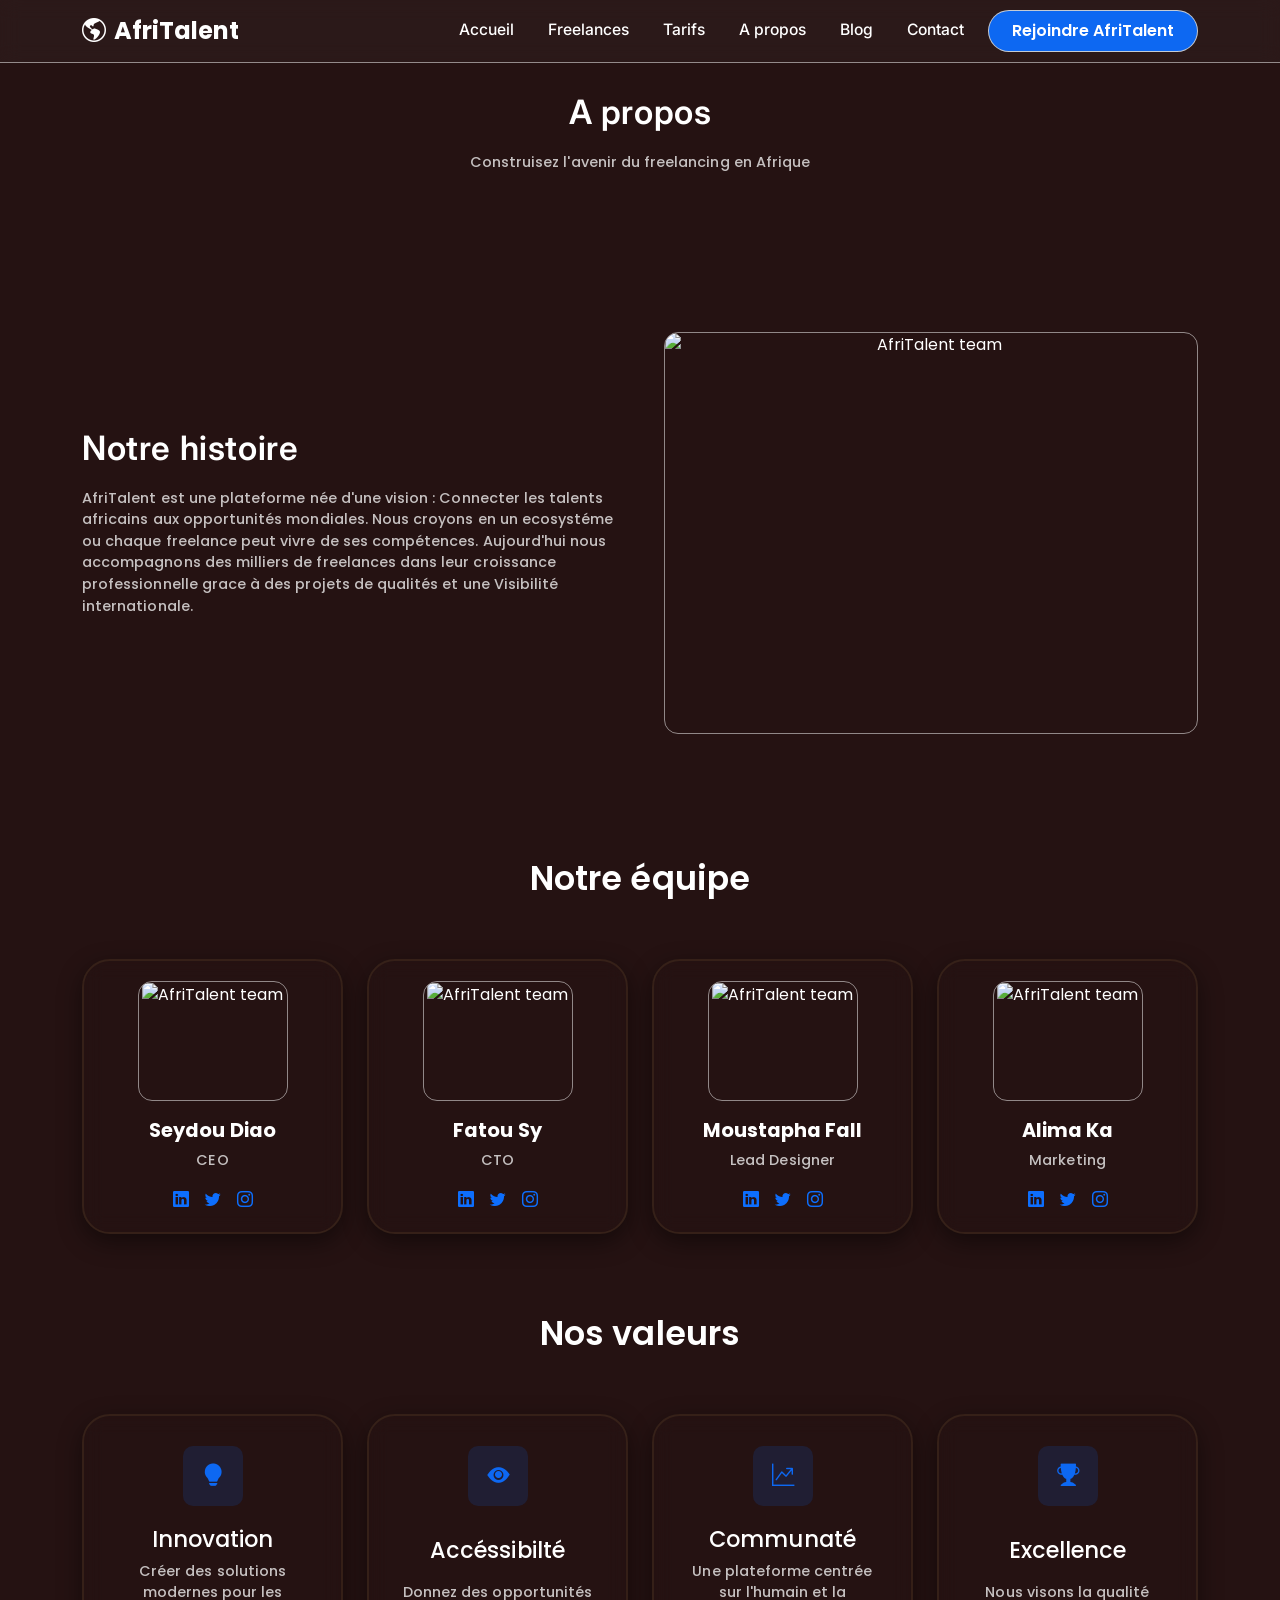
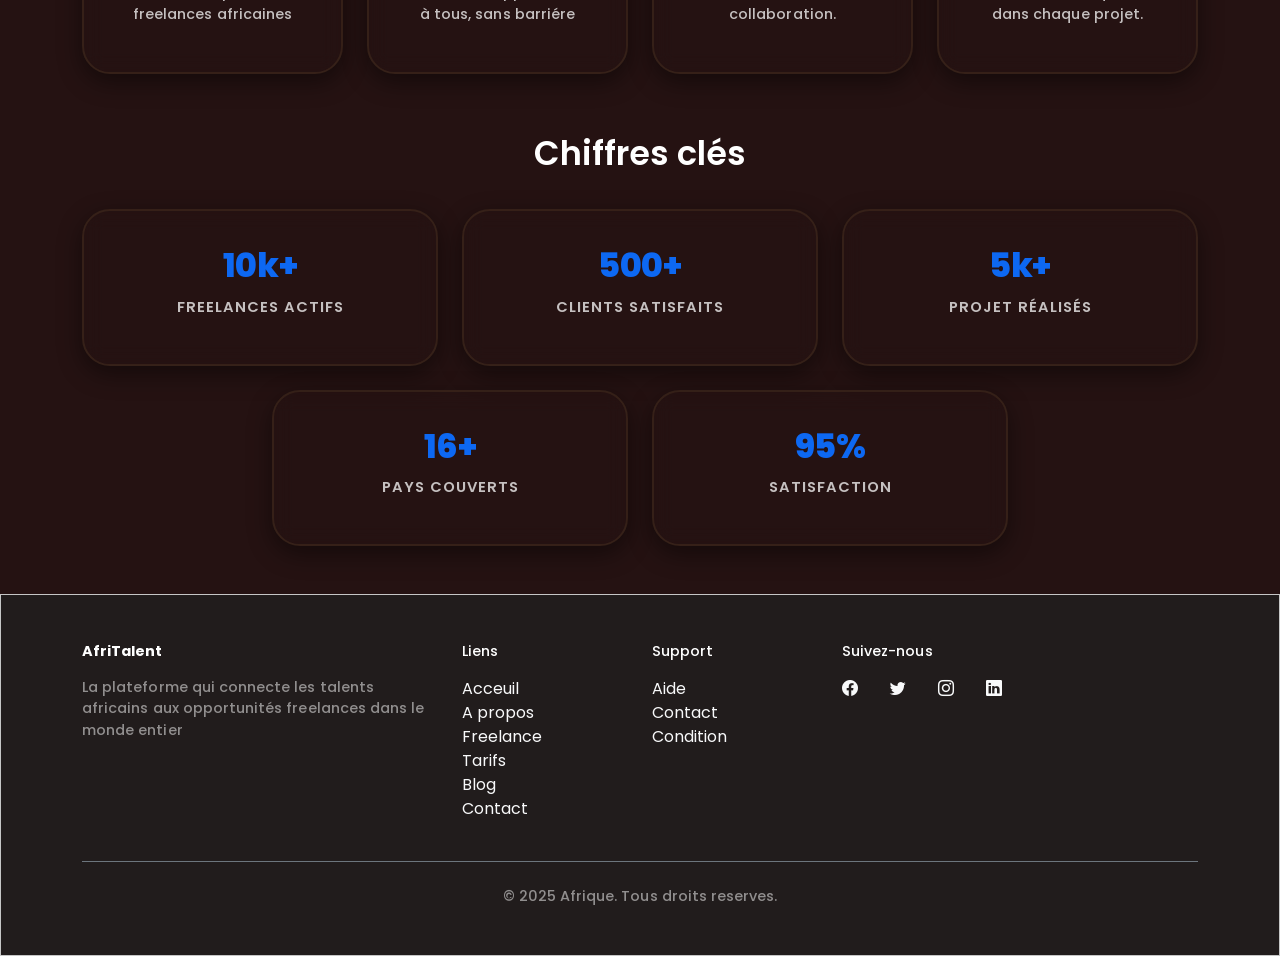
==== commit 39d23aad: "Mise a jour HTML" ====
--- a/about.html
+++ b/about.html
@@ -18,227 +18,234 @@
 </head>
 <body>
       
-<header>
-<nav  class="navbar navbar-expand-lg bg-white shadow-sm fixed-top"> 
-<div class="container"> 
-  <a href="index.html" class="navbar-brand logo">
-            <div>
-                <i class="bi bi-globe-americas"></i>
-            </div>
-            <span class="logo-text">
-                Afri<span>Talent</span>
-            </span>
+<nav   class="navbar navbar-expand-lg navbar-dark custom-navbar fixed-top"> 
+         <div class="container">    
+                    <a class="navbar-brand d-flex align-items-center" href="index.html">
+            <i class="bi bi-globe-americas fs-4 me-2"></i>
+            <span class="logo-text">Afri<span>Talent</span></span>
           </a>
-<button class="navbar-toggler" type="button" 
-data-bs-toggle="collapse" 
-data-bs-target="#navMenu" 
-aria-controls="navMenu" 
-aria-expanded="false" 
-aria-label="Toggle navigation"> 
-<span class="navbar-toggler-icon"></span> 
-</button> 
-<div class="collapse navbar-collapse" id="navMenu"> 
-<ul class="navbar-nav ms-auto fw-bold"> 
-<li class="nav-item"><a class="nav-link active" 
-href="index.html">Accueil</a></li> 
-<li class="nav-item"><a class="nav-link" 
-href="freelances.html">Freelances</a></li> 
-<li class="nav-item"><a class="nav-link" 
-href="tarifs.html">Tarifs</a></li> 
-<li class="nav-item"><a class="nav-link" href="about.html">A 
-propos</a></li> 
-<li class="nav-item"><a class="nav-link" 
-href="blog.html">Blog</a></li> 
-<li class="nav-item"><a class="nav-link" 
-href="contact.html">Contact</a></li> 
-</ul> 
-</div> 
-</div> 
-</nav> 
-</header>
+               <button class="navbar-toggler" type="button" 
+                  data-bs-toggle="collapse"
+                  data-bs-target="#navMenu"
+                  aria-controls="navMenu" 
+                  aria-expanded="false" 
+                  aria-label="Toggle navigation">
+                  <span class="navbar-toggler-icon"></span>
+              </button>  
+            <div class="collapse navbar-collapse" id="navMenu"> 
+                <ul class="navbar-nav ms-auto fw-bold"> 
+                    <li class="nav-item"><a class="nav-link active" 
+                    href="index.html">Accueil</a></li> 
+                    <li class="nav-item"><a class="nav-link" 
+                    href="freelances.html">Freelances</a></li> 
+                    <li class="nav-item"><a class="nav-link" 
+                    href="tarifs.html">Tarifs</a></li> 
+                    <li class="nav-item"><a class="nav-link" href="about.html">A 
+                    propos</a></li> 
+                    <li class="nav-item"><a class="nav-link" 
+                    href="blog.html">Blog</a></li> 
+                    <li class="nav-item"><a class="nav-link" 
+                    href="contact.html">Contact</a></li>
+                    <li class="nav-item ms-lg-3"><a class="nav-btn-cta" href="contact.html">Rejoindre AfriTalent</a></li>
+              </ul> 
+            </div> 
+         </div> 
+    </nav> 
 
 <!-- Contenu principal -->
-<section class="about-hero text-white d-flex align-items-center">
-  <div  class="container text-center mt-5">
-    <h1 class="fw-bold display-5">A propos</h1>
-    <p class="lead">Construisez l'avenir du freelancing en Afrique</p>
-  </div>
-</section>
-
-<section class="about-history text-dark">
+<main>
+  <section class="about-hero-section">
+  <div  class="container text-center">
+    <h1 class="hero-title-text">A propos</h1>
+    <p class="section-description">Construisez l'avenir du freelancing en Afrique</p>
+  </div>
+</section>
+
+<section class="about-hero-section">
   <div class="container">
     <div class="row align-items-center g-5">
 
-    <div class="col-md-6 text-white">
-      <h2 class="fw-bold">Notre histoire :</h2>
-      <p class="text-white">AfriTalent est une plateforme née d'une vision : Connecter
+    <div class="col-12 col-md-6">
+      <h1 class="hero-title-text">Notre histoire</h1>
+      <p class="section-description">AfriTalent est une plateforme née d'une vision : Connecter
         les talents africains aux opportunités mondiales.
         Nous croyons en un ecosystéme ou chaque freelance
         peut vivre de ses compétences.
-      </p>
-
-      <p class="text-white">Aujourd'hui nous accompagnons des milliers de freelances
+        Aujourd'hui nous accompagnons des milliers de freelances
         dans leur croissance professionnelle grace à des projets 
         de qualités et une Visibilité internationale.
       </p>
     </div>
+ <div class="col-12 col-md-6 text-center"> 
+  <div class="about-img-wrapper">
+      <img src="https://images.unsplash.com/photo-1517245386807-bb43f82c33c4?w=500&auto=format&fit=crop&q=60&ixlib=rb-4.1.0&ixid=M3wxMjA3fDB8MHxzZWFyY2h8NDd8fGxlYWRlcnNoaXB8ZW58MHx8MHx8fDA%3D" class="about-img" alt="AfriTalent team" loading="lazy">
+    </div>
+  </div>
+  </div>
+ </div>
+</section>
+
+<section class="team-section">
+  <div class="container">
+  <h2 class="hero-title-text text-center mb-5">Notre équipe</h2>
+  <div class="row g-4 justify-content-center">
+    <div class="col-12 col-sm-6 col-md-4 col-lg-3">
+      <div class="team-card water-card">
+        <div class="team-img-container">
+        <img src="https://images.unsplash.com/photo-1600180758890-6b94519a8ba6?w=500&auto=format&fit=crop&q=60&ixlib=rb-4.1.0&ixid=M3wxMjA3fDB8MHxzZWFyY2h8M3x8cHJvZmlsZSUyMHBob3RvfGVufDB8fDB8fHww" alt="AfriTalent team" loading="lazy">
+      </div>
+        <h3>Seydou Diao</h3>
+        <P>CEO</P>
+        <div class="team-socials d-flex gap-3">
+          <a href=""><i class="bi bi-linkedin"></i></a>
+         <a href=""> <i class="bi bi-twitter"></i></a>
+          <a href=""> <i class="bi bi-instagram"></i></a>
+        </div>
+      </div>
+      </div>
+        
+       <div class="col-12 col-sm-6 col-md-4 col-lg-3">
+       <div class="team-card water-card">
+      <div class="team-img-container">
+   <img src="https://images.unsplash.com/photo-1619895862022-09114b41f16f?w=500&auto=format&fit=crop&q=60&ixlib=rb-4.1.0&ixid=M3wxMjA3fDB8MHxzZWFyY2h8OHx8cHJvZmlsZSUyMHBob3RvfGVufDB8fDB8fHww" alt="AfriTalent team" loading="lazy">
+      </div>
+        <h3>Fatou Sy</h3>
+        <P>CTO</P>
+        <div class="team-socials d-flex gap-3">
+          <a href=""><i class="bi bi-linkedin"></i></a>
+         <a href=""> <i class="bi bi-twitter"></i></a>
+          <a href=""> <i class="bi bi-instagram"></i></a>
+        </div>
+      </div>
+      </div>
+      
+        <div class="col-12 col-sm-6 col-md-4 col-lg-3">
+       <div class="team-card water-card">
+      <div class="team-img-container">
+   <img src="https://images.unsplash.com/photo-1654110455429-cf322b40a906?w=500&auto=format&fit=crop&q=60&ixlib=rb-4.1.0&ixid=M3wxMjA3fDB8MHxzZWFyY2h8M3x8YXZhdGFyfGVufDB8fDB8fHww" alt="AfriTalent team" loading="lazy">
+      </div>
+        <h3>Moustapha Fall</h3>
+        <P>Lead Designer</P>
+        <div class="team-socials d-flex gap-3">
+          <a href=""><i class="bi bi-linkedin"></i></a>
+         <a href=""> <i class="bi bi-twitter"></i></a>
+          <a href=""> <i class="bi bi-instagram"></i></a>
+        </div>
+      </div>
+      </div>
+
+      <div class="col-12 col-sm-6 col-md-4 col-lg-3">
+       <div class="team-card water-card">
+      <div class="team-img-container">
+   <img src="https://images.unsplash.com/photo-1701615004837-40d8573b6652?w=500&auto=format&fit=crop&q=60&ixlib=rb-4.1.0&ixid=M3wxMjA3fDB8MHxzZWFyY2h8MTV8fGF2YXRhcnxlbnwwfHwwfHx8MA%3D%3D" alt="AfriTalent team" loading="lazy">
+      </div>
+        <h3>Alima Ka</h3>
+        <P>Marketing</P>
+        <div class="team-socials d-flex gap-3">
+          <a href=""><i class="bi bi-linkedin"></i></a>
+         <a href=""> <i class="bi bi-twitter"></i></a>
+          <a href=""> <i class="bi bi-instagram"></i></a>
+        </div>
+      </div>
+  </div>
+  </div>
+</section>
+
+<section class="about-section">
+  <div class="container">
+  <h2 class="hero-title-text text-center mb-5">Nos valeurs</h2>
+  <div class="row g-4">
+    <div class="col-12 col-sm-6 col-md-4 col-lg-3">
+    <div class="values-card water-card">
+        <div class="icon-box"><i class="bi bi-lightbulb-fill"></i></div>
+        <h3>Innovation</h3>
+        <p>Créer des solutions modernes pour les freelances africaines</p>
+      </div>   
+    </div>
+
+     <div class="col-12 col-sm-6 col-md-4 col-lg-3">
+      <div class="values-card water-card">
+        <div class="icon-box"><i class="bi bi-eye-fill"></i></div>
+        <h3>Accéssibilté</h3>
+        <p>Donnez des opportunités à tous, sans barriére</p>
+      </div>
+    </div>
+
+     <div class="col-12 col-sm-6 col-md-4 col-lg-3">
+      <div class="values-card water-card">
+        <div class="icon-box"><i class="bi bi-graph-up-arrow"></i></div>
+        <h3>Communaté</h3>
+        <p>Une plateforme centrée sur l'humain et la collaboration.</p>
+      </div>
+    </div>
+
+     <div class="col-12 col-sm-6 col-md-4 col-lg-3">
+      <div class="values-card water-card">
+        <div class="icon-box"><i class="bi bi-trophy-fill"></i></div>
+        <h3>Excellence</h3>
+        <p>Nous visons la qualité dans chaque projet.</p>
+      </div>
+    </div>
+   </div>
+  </div>
+</section>
+
+<section class="about-section">
+<div class="container">
+  <h2 class="hero-title-text text-center mb-4 mt-5">Chiffres clés</h2>
+  <div class="row g-4 justify-content-center">
     
- <div class="col-md-6 text-center"> 
-  <div class="history-img-wrapper">
-      <img src="https://images.unsplash.com/photo-1517245386807-bb43f82c33c4?w=500&auto=format&fit=crop&q=60&ixlib=rb-4.1.0&ixid=M3wxMjA3fDB8MHxzZWFyY2h8NDd8fGxlYWRlcnNoaXB8ZW58MHx8MHx8fDA%3D" class="team-img" alt="AfriTalent team">
-    </div>
-    </div>
-  </div>
- </div>
-</section>
-
-<section class="container my-5 text-dark">
-  <h2 class="text-center fw-bold mb-5 text-white">Notre équipe :</h2>
-  <div class="row text-center g-4">
-
-    <div class="col-md-3  col-sm-6 h-100">
-      <div class="team-card bg-white">
-        <img src="https://images.unsplash.com/photo-1600180758890-6b94519a8ba6?w=500&auto=format&fit=crop&q=60&ixlib=rb-4.1.0&ixid=M3wxMjA3fDB8MHxzZWFyY2h8M3x8cHJvZmlsZSUyMHBob3RvfGVufDB8fDB8fHww" class="team-img" alt="AfriTalent team">
-        <h6 class="fw-bold mt-2 text-primary">Seydou Diao</h6>
-        <P><small class="text-muted">CEO</small></P>
-        <div class="mt-3 fs-3">
-          <a href=""><i class="bi bi-linkedin"></i></a>
-         <a href=""> <i class="bi bi-twitter"></i></a>
-          <a href=""> <i class="bi bi-instagram"></i></a>
-        </div>
-      </div>
-    </div>
-
-    <div class="col-md-3 col-sm-6 h-100">
-      <div class="team-card bg-white">
-        <img src="https://images.unsplash.com/photo-1619895862022-09114b41f16f?w=500&auto=format&fit=crop&q=60&ixlib=rb-4.1.0&ixid=M3wxMjA3fDB8MHxzZWFyY2h8OHx8cHJvZmlsZSUyMHBob3RvfGVufDB8fDB8fHww" class="team-img" alt="AfriTalent team">
-        <h6 class="fw-bold mt-2 text-primary">Fatou Sy</h6>
-        <P><small class="text-muted">CTO</small></P>
-        <div class="mt-3 fs-3">
-         <a href=""> <i class="bi bi-linkedin"></i></a>
-          <a href=""><i class="bi bi-twitter"></i></a>
-          <a href=""> <i class="bi bi-instagram"></i></a>
-        </div>
-      </div>
-    </div>
-
-    <div class="col-md-3  col-sm-6 h-100">
-      <div class="team-card bg-white">
-        <img src="https://images.unsplash.com/photo-1654110455429-cf322b40a906?w=500&auto=format&fit=crop&q=60&ixlib=rb-4.1.0&ixid=M3wxMjA3fDB8MHxzZWFyY2h8M3x8YXZhdGFyfGVufDB8fDB8fHww" class="team-img" alt="AfriTalent team">
-        <h6 class="fw-bold mt-2 text-primary">Moustapha Fall</h6>
-        <P><small class="text-muted">Lead Désigner</small></P>
-        <div class="mt-3 fs-3">
-          <a href=""><i class="bi bi-linkedin"></i></a>
-          <a href=""><i class="bi bi-twitter"></i></a>
-           <a href=""> <i class="bi bi-instagram"></i></a>
-        </div>
-      </div>
-    </div>
-
-    <div class="col-md-3  col-sm-6 h-100">
-      <div class="team-card bg-white">
-        <img src="https://images.unsplash.com/photo-1701615004837-40d8573b6652?w=500&auto=format&fit=crop&q=60&ixlib=rb-4.1.0&ixid=M3wxMjA3fDB8MHxzZWFyY2h8MTV8fGF2YXRhcnxlbnwwfHwwfHx8MA%3D%3D" class="team-img" alt="">
-        <h6 class="fw-bold mt-2 text-primary">Alima Ka</h6>
-        <P><small class="text-muted">Marketing</small></P>
-        <div class="mt-3 fs-3">
-         <a href="">  <i class="bi bi-linkedin"></i></a>
-         <a href=""> <i class="bi bi-twitter"></i></a>
-         <a href="">  <i class="bi bi-instagram"></i></a>
-        </div>
-      </div>
-    </div>
-  </div>
-</section>
-
-<section class="container my-6 p-4">
-  <h2 class="text-center fw-bold mb-4 text-white">Nos valeurs :</h2>
-  <div class="row g-4">
-    <div class="col-md-3">
-      <div class="value-card text-center p-4">
-        <i class="bi bi-lightning-charge fs-2 text-primary"></i>
-        <h5 class="mt-3">Innovation</h5>
-        <p class="text-white">Créer des solutions modernes pour les freelances africaines</p>
-      </div>
-    </div>
-
-    <div class="col-md-3">
-      <div class="value-card text-center p-4">
-        <i class="bi bi-people fs-2 text-primary"></i>
-        <h5 class="mt-3">Accéssibilté</h5>
-        <p class="text-white">Donnez des opportunités à tous, sans barriére</p>
-      </div>
-    </div>
-
-    <div class="col-md-3">
-      <div class="value-card text-center p-4">
-        <i class="bi bi-star fs-2 text-primary"></i>
-        <h5 class="mt-3">Communaté</h5>
-        <p class="text-white">Une plateforme centrée sur l'humain et la collaboration.</p>
-      </div>
-    </div>
-
-    <div  class="col-md-3" >
-      <div class="value-card text-center p-4">
-        <i class="bi bi-star fs-2 text-primary"></i>
-        <h5  class="mt-3">Excellence</h5>
-        <p class="text-white">Nous visons la qualité dans chaque projet.</p>
-      </div>
-    </div>
-
-  </div>
-</section>
-
-
-
-
-<section class="container my-5">
-  <h2 class="text-center fw-bold mb-5  text-white" >Chiffres clés :</h2>
-  <div class="row g-4 text-center">
-    <div class="col-md-3">
-      <div class="bento-card">
-        <h2>0</h2>
-        <p>Freelance actif</p>
-      </div>
-    </div>
-
-     <div class="col-md-3">
-      <div class="bento-card">
-        <h2>0</h2>
-        <p>Projet réalisé</p>
-      </div>
-    </div>
-
-     <div class="col-md-3">
-      <div class="bento-card">
-        <h2>0</h2>
-        <p>Pays couvert</p>
-      </div>
-    </div>
-
-     <div class="col-md-3">
-      <div class="bento-card">
-        <h2>0</h2>
-        <p>% Satisfaction</p>
-      </div>
-    </div>
-
-  </div>
-</section>
-
-<footer class="bg-dark text-light pt-3 pb-3 mt-5"> 
+    <div class="col-12 col-sm-4 col-lg-2-5">
+      <div class="values-card water-card">
+        <span class="stat-number">10k+</span>
+        <p class="stat-label">Freelances actifs</p>
+      </div>
+    </div>
+
+     <div class="col-12 col-sm-4 col-lg-2-5">
+      <div class="values-card water-card">
+        <span class="stat-number">500+</span>
+        <p class="stat-label">Clients satisfaits</p>
+      </div>
+    </div>
+
+      <div class="col-12 col-sm-4 col-lg-2-5">
+        <div class="values-card water-card">
+        <span class="stat-number">5k+</span>
+        <p class="stat-label">Projet réalisés</p>
+      </div>
+    </div>
+
+      <div class="col-12 col-sm-4 col-lg-2-5">
+        <div class="values-card water-card">
+        <span class="stat-number">16+</span>
+        <p class="stat-label">Pays couverts</p>
+      </div>
+    </div>
+
+    <div class="col-12 col-sm-4 col-lg-2-5">
+      <div class="values-card water-card">
+        <span class="stat-number">95%</span>
+        <p class="stat-label">Satisfaction</p>
+      </div>
+    </div>
+   </div>
+  </div>
+</section>
+
+</main>
+<footer class="custom-footer mt-5 py-5"> 
    <div class="container">
-    <div class="row">
-
-        <div class="col-md-4 mb-4">
-            <h5 class="text-uppercase fw-bold">Afritalent</h5>
-            <p>La plateforme qui connecte les talents africains aux 
+    <div class="row g-4">
+        <div class="col-12 col-md-6 col-lg-4">
+            <h5 class="text-white fw-bold mb-3">AfriTalent</h5>
+            <p class="text-white-50">La plateforme qui connecte les talents africains aux 
                 opportunités freelances dans le monde entier
             </p>
         </div>
-
-        <div class="col-md-2 mb-4">
-            <h5 class="fw-bold">Liens :</h5>
-            <ul class="list-unstyled">
+        <div class="col-6 col-md-3 col-lg-2">
+            <h5 class="text-white mb-3">Liens</h5>
+            <ul class="list-unstyled footer-links">
                <li><a href="index.html" class="text-light text-decoration-none">Acceuil</a></li>
                <li><a href="about.html" class="text-light text-decoration-none">A propos</a></li>
                <li><a href="freelances.html" class="text-light text-decoration-none">Freelance</a></li>
@@ -247,35 +254,30 @@
                <li><a href="contact.html" class="text-light text-decoration-none">Contact</a></li>
             </ul>
         </div>
-
-
-       <div class="col-md-3 mb-4">
-        <h6 class="fw-bold">Support :</h6>
-        <ul class="list-unstyled">
+       <div class="col-6 col-md-3 col-lg-2">
+        <h6 class="text-white mb-3">Support</h6>
+        <ul class="list-unstyled footer-links">
             <li><a href="" class="text-light text-decoration-none">Aide</a></li>
-            <li><a href="" class="text-light text-decoration-none">Contact</a></li>
+            <li><a href="contact.html" class="text-light text-decoration-none">Contact</a></li>
             <li><a href="" class="text-light text-decoration-none">Condition</a></li>
         </ul>
        </div>
 
-       <div class="col-md-3">
-        <h6 class="fw-bold">Suivez-nous :</h6>
-        <a href="" class="text-light me-3"><i class="bi bi-facebook fs-2"></i></a>
-         <a href="" class="text-light me-3"><i class="bi bi-twitter fs-2"></i></a>
-          <a href="" class="text-light me-3"><i class="bi bi-instagram fs-2"></i></a>
-           <a href="" class="text-light me-3"><i class="bi bi-linkedin fs-2"></i></a>
+       <div class="col-12 col-md-12 col-lg-4">
+        <h6 class="text-white mb-3">Suivez-nous</h6>
+        <div class="d-flex gap-3 socials-icons">
+            <a href="" class="text-light me-3"><i class="bi bi-facebook"></i></a>
+            <a href="" class="text-light me-3"><i class="bi bi-twitter"></i></a>
+            <a href="" class="text-light me-3"><i class="bi bi-instagram"></i></a>
+           <a href="" class="text-light me-3"><i class="bi bi-linkedin"></i></a>
+        </div>
        </div>
       </div>
-
-      <hr class="border-light">
-      
-      <div class="text-center">
-        <small>&copy; 2025 Afrique. Tous droits reserves.</small>
-      </div>
-    </div>
+      <div class="border-top border-secondary mt-4 pt-4 text-center">
+        <p class="text-white-50 mb-0">&copy; 2025 Afrique. Tous droits reserves.</p>
+    </div>
+</div>
 </footer> 
-
-
 
 <script 
 src="https://cdn.jsdelivr.net/npm/bootstrap@5.3.0/dist/js/bootstrap.bundle.min.js">
--- a/css/style.css
+++ b/css/style.css
@@ -1,683 +1,833 @@
+
 
 @import url('https://fonts.googleapis.com/css2?family=Inter:ital,opsz,wght@0,14..32,100..900;1,14..32,100..900&display=swap');
 @import url('https://fonts.googleapis.com/css2?family=Inter:ital,opsz,wght@0,14..32,100..900;1,14..32,100..900&family=Poppins:ital,wght@0,100;0,200;0,300;0,400;0,500;0,600;0,700;0,800;0,900;1,100;1,200;1,300;1,400;1,500;1,600;1,700;1,800;1,900&display=swap');
 
  
 :root{
-    --primary: #141516;
-    --secondary: #103a47;
-    --dark: #547f90;
-    --text: #f7f7f7;
-    --rgba: rgba(0, 0, 0, 0.5);
-    --shadow: 0 10px 30px rgba(0, 0, 0, 0.7);
-    --gradient: linear-gradient(133deg, rgb(129, 178, 195), 0%, rgb(3, 84, 87) 100%);
-    --font-title: 'Inter', sans-serif;
-    --font-body: 'Poppins', sans-serif;
-    --transition: 0.3s ease;
-}
+   --font-primary: 'Poppins',sans-serif;
+   --font-secondary: 'Inter', sans-serif;
 
+   --color-primary: #0d68f2;
+   --color-primary-hover: #08357a;
+   --color-dark-bg: rgb(37, 18, 18);
+   --color-dark-overlay: rgba(14, 22, 38, 0.4);
+   --color-dark-pure: #211c1c;
+   --color-text-white: #ffffff;
+   --color-text-muted:rgba(254, 254, 254, 0.74);
+   --color-text-dim: rgba(254, 254, 254, 0.6);
+   --color-border-light:rgba(254, 254, 254, 0.8);
+
+   --water-bg: linear-gradient(135deg) rgba(255, 199, 75, 0.18), rgba(255, 255, 255, 0.3);
+   --water-bg-hover: rgba(254, 254, 254, 0.08);
+   --water-border: rgba(254, 254, 254, 0.5);
+   --water-border-hover: rgba(254, 254, 254, 0.13);
+   --water-backdrop-filter: blur(10px);
+   --water-box-shadow: 0 7px 30px 0 rgba(0, 0, 0, 0.23);
+   
+   --transition-fst: all 0.2s ease;
+   --transition-sm: cubic-bezier(0.14, 1, 0.3, 1);
+
+   --hover-transform-simple: translateY(-4px);
+   --hover-transform: translateY(-6px) scale(1.01);
+}
 body{
-   font-family: var(--font-body);
-   background: var(--gradient);
-   padding: 10px 0;
-   color: var(--text);
-   line-height: 1.6;
-   border-bottom: 1px solid var(--rgba);
-}
-h2, h3, h4, h5, h6, .logo, .navbar-brand{
-    font-family: var(--font-title);
+    background-color: var(--color-dark-bg);
+    color: var(--color-text-white);
+    font-family: var(--font-primary);
+}
+ h2, h3, h4, h5, h6,p{
+    font-family: var(--font-primary);
+    letter-spacing: 0.05px;
+    font-weight: 500;
+    font-size: 1.4rem;
+}
+h4, h5, h6, p{
+    font-family: var(--font-primary);
+    color: var(--color-text-muted);
+    font-size: 0.9rem;
 }
 h1{
-    font-family: var(--font-body);
-}
-a{
+    font-family: var(--font-secondary);
+    color: var(--color-text-white);
+    letter-spacing: 0.6px;
+   
+}
+.navbar{
+    background-color: rgba(254, 254, 254, 0.03);
+    backdrop-filter: var(--water-backdrop-filter);
+    -webkit-backdrop-filter: var(--water-backdrop-filter);
+    border-bottom: 1px solid var(--water-border);
+    padding: 8px 0;
+    transition: var(--transition-fst);
+}
+.navbar-brand{
+    font-weight: 690;
+    font-size: 1.5rem;
+    color: var(--color-text-white);
     text-decoration: none;
 }
-.navbar{
- background: white;
-  backdrop-filter: blur(5px);
-  top: 0;
-  left: 0;
-  width: 100%;
-  height: 14%;
-  z-index: 1000;
-}
-.navbar .container{
+.nav-link{
+    color: var(--color-text-white);
+    font-weight: 500;
+    font-size: 0.98rem;
+    margin-left: 18px;
+    transition: var(--transition-fst);
+    font-family: var(--font-secondary);
+}
+.nav-link:hover, .nav-link.active{
+   color: var(--color-primary);
+}
+.nav-btn-cta{
+    background-color: var(--color-primary);
+    color: var(--color-text-white);
+    border: 1px solid rgba(211, 211, 211, 0.933);
+    padding: 8px 23px;
+    border-radius: 45px;
+    text-decoration: none;
+    font-weight: 570;
+    transition: var(--transition-fst);
+    display: inline-block;
+}
+.nav-btn-cta:hover{
+    background-color: var(--color-primary-hover);
+    transform: translateY(-3px);
+    color: var(--color-text-white);
+}
+.about-hero-section,
+.hero-content,
+.price-section,
+.blog-hero,
+.freelance-hero,
+.contact-section{
+    padding: 70px 0 45px 0;
+    background-size: cover;
+    position: relative;
+    background-position: center;
+    background-repeat: no-repeat;
+}
+.hero-section{
+    background-repeat: no-repeat;
+    background-size: cover;
+    height: 100vh;
+    background-image :linear-gradient( rgba(14, 22, 40, 0.3),rgba(14, 22, 40, 0.5) ), url(https://images.unsplash.com/photo-1664575197229-3bbebc281874?w=500&auto=format&fit=crop&q=60&ixlib=rb-4.1.0&ixid=M3wxMjA3fDB8MHxzZWFyY2h8MTR8fGZyZWVsYW5jZXxlbnwwfHwwfHx8MA%3D%3D);
     display: flex;
     align-items: center;
+   
+}
+.hero-overlay{
+    position: absolute;
+    top: 0;
+    left: 0;
+    width: 100%;
+    height: 100%;
+    background-color: var(--color-dark-overlay);
+    z-index: 1;
+}
+.hero-content-container{
+    position: relative;
+    z-index: 2;
+    text-align: center;
+}
+.hero-title-text{
+    margin-top: 10px;
+    font-size: 2.1rem;
+    font-weight: 600;
+    line-height: 1.9;
+}
+.hero-description{
+    font-size: 1.3rem;
+    color: var(--color-text-muted);
+    margin-bottom: 36px;
+    font-family: var(--font-secondary);
+}
+.btn-hero-cta{
+    background-color: var(--color-primary);
+    color: var(--color-text-white);
+    border: 1px solid rgba(255, 246, 246, 0.34);
+    padding: 12px 25px;
+    display: inline-block;
+    font-size: 1rem;
+    border-radius: 48px;
+    font-weight: 590;
+    text-decoration: none;
+    transition: var(--transition-fst);
+}
+.btn-hero-cta:hover{
+   background-color: var(--color-primary-hover);
+    color: var(--color-text-white);
+     transform: translateY(-3px);
+     box-shadow: rgba(254, 254, 254, 0.03);
+}
+.hero-stats-row{
+    margin-top: 10px;
+    max-width: 948px;
+    margin-left: auto;
+    margin-left: auto;
+}
+.btn-submit-water{
+     background-color: var(--color-primary);
+     color: var(--color-text-white);
+     border: 1px solid rgba(211, 211, 211, 0.933);
+     padding: 7px 15px;
+     transition: var(--transition-fst);
+     border-radius: 20px;
+     letter-spacing: 0.7px;
+}
+.btn-submit-water:hover{
+    background-color: var(--color-primary-hover);
+    transform: translateY(-3px);
+    color: var(--color-text-white);
+} 
+.water-card{
+    background-color: var(--water-bg);
+    backdrop-filter: var(--water-backdrop-filter);
+    -webkit-backdrop-filter:var(--water-backdrop-filter);
+    border: 2px solid rgba(254, 211, 120, 0.08);
+    box-shadow: 0 8px 24px rgba(0, 0, 0, 0.45);
+    border-radius: 28px;
+    padding: 30px 24px;
     justify-content: space-between;
-}
-.navbar-brand{
-    display: flex;
+    overflow: hidden;
+    color: var(--color-text-white);
+    text-align: center;
     align-items: center;
-    gap: 8px;
-    font-size: 1.8rem;
+}
+.stat-box{
+    padding: 10px;
+    margin-top: 20px;
+}
+.stat-number{
+    font-size: 2.1rem;
+    font-weight: 790;
+    color: var(--color-primary);
+    margin-bottom: 4px;
+    letter-spacing: -0.4px;
+}
+.stat-label{
+    display: block;
+    font-size: 0.92rem;
+    font-weight: 510;
+    color: var(--color-text-muted);
+    text-transform: uppercase;
+    letter-spacing: 1px;
+}
+.text-info{
+    color: var(--color-primary);
+}
+.freelance-count{
+    color: var(--color-text-white);
+}
+.freelance-card{
+    text-align: left;
+    padding: 28px;
+    height: 100%;
+    display: flex;
+    flex-direction: column;
+    justify-content: space-between;
+}
+.freelance-badge{
+    background: rgba(254, 254, 254, 0.05);
+    color: var(--color-text-white);
+    padding: 15px 45px;
+   border-radius: 18px;
+   font-size: 0.85rem;
+   font-weight: 600;
+   display: inline-block;
+   margin-bottom: 20px;
+}
+.freelance-avatar-container{
+    width: 100px;
+    height: 100px;
+    margin: 0 auto 18px auto;
+    border-radius: 48px;
+    border: 2px solid var(--water-border);
+    overflow: hidden;
+}
+.freelance-avatar-container img{
+    width: 100%;
+    height: 100%;
+    object-fit: cover;
+}
+.freelance-name{
+    font-size: 1.24rem;
+    font-weight: 695;
+    margin-bottom: 4px;
+    text-align: center;
+}
+.freelance-title{
+    font-family: var(--font-secondary);
+    color: var(--color-primary);
+    font-size: 0.94rem;
+    font-weight: 590;
+    margin-bottom: 10px;
+    text-align: center;
+}
+.freelance-exp{
+    text-align: center;
+    margin-bottom: 10px;
+    font-size: 1.1rem;
+    font-weight: 500;
+}
+.freelance-desc{
+    color: var(--color-text-muted);
+    font-size: 0.87rem;
+    line-height: 1.4;
+    text-align: center;
+    margin-bottom: 18px;
+}
+.freelance-stars{
+   text-align: center;
+   color: gold;
+   font-size: 0.8rem;
+}
+.btn-freelance {
+    background-color: var(--color-primary);
+    color: var(--color-text-white);
+    border: 1px solid var(--water-border);
+    border-radius: 7px;
+    padding: 7px 15px;
+    font-size: 0.8rem;
+    font-weight: 490;
+    transition: var(--transition-fst);
+    width: 100%;
+}
+.btn-freelance:hover{
+    background-color: var(--color-primary-hover);
+    border-color: var(--color-primary);
+}
+
+.water-card:hover{
+    transform: var(--hover-transform-simple);
+    box-shadow: 0 10px 22px rgba(13, 110, 254, 0.14);
+    border-color: var(--color-primary);
+}
+.price-card{
+    padding: 34px 24px;
+    display: flex;
+    text-align: center;
+    flex-direction: column;
+    justify-content: space-between;
+    height: 100%;
+    margin-bottom: 30px;
+}
+.price-card:hover{
+    transform: var(--hover-transform-simple);
+    box-shadow: 0 10px 22px rgba(13, 110, 254, 0.14);
+    border-color: var(--color-primary);
+}
+.price-card ul{
+    padding: 0;
+    margin: 5px 0 0 0;
+    display: flex;
+    flex-direction: column;
+    gap: 15px;
+}
+.price-badge{
+  background-color: rgba(254, 254, 254, 0.05);
+  padding: 15px 30px;
+  border-radius: 18px;
+  font-size: 0.85rem;
+  font-weight: 600;
+  display: inline-block;
+  margin-bottom: 20px;
+}
+.price-amount{
+    font-weight: 700;
+    font-size: 1.9rem;
+    margin-bottom: 20px;
+}
+.price-amount small{
+    font-size: 0.84rem;
+    color: var(--color-text-white);
+    font-weight: 395;
+}
+.price-features{
+    color: var(--color-text-muted)
+}
+.price-features li{
+   font-size: 0.94rem;
+   margin-bottom: 5px;
+   display: flex;
+   align-items: center;
+   justify-content: center;
+   gap: 8px;
+}
+.btn-pricing-action{
+    background: var(--color-primary);
+    color: var(--color-text-white);
+    border: 1px solid var(--water-border);
+    padding: 8px 18px;
+    border-radius: 28px;
+}
+.btn-pricing-action:hover{
+    background-color: var(--color-primary-hover);
+    color: var(--color-text-white);
+}
+.btn-price{
+    color: var(--color-text-white);
+    border: 1px solid var(--water-border);
+    padding: 8px 18px;
+    border-radius: 28px;
+    font-weight: 595;
+    transition: var(--transition-fst);
+    width: 100%;
+    margin-top: 24px;
+}
+.btn-price:hover{
+    background-color: var(--color-primar-hover);
+    color: var(--color-primary);
+}
+.btn-price-featured{
+    background-color: var(--color-primary);
+    color: var(--color-text-white);
+    border: 1px solid var(--color-primary);
+}
+.btn-featured:hover{
+    background-color: var(--color-primar-hover);
+    color: var(---primary);
+    border-color: var(--color-primar-hover);
+}
+
+.section-description{
+    color: var(--color-text-muted);
+    margin-bottom: 44px;
+    max-width: 680px;
+    margin-left: auto;
+    margin-right: auto;
+}
+.about-img-wrapper{
+    position: relative;
+    height: 100%;
+    width: 100%;
+    border: 1px solid var(--water-border);
+    overflow: hidden;
+    border-radius: 14px;
+}
+.about-img-wrapper::before{
+    content: '';
+    position: absolute;
+    top: 0;left: 0;width: 100%;height: 100%;
+    background-color: var(--water-bg);
+    z-index: 1;
+    pointer-events: none;
+}
+.about-img-wrapper img{
+    width: 100%;
+    height: 400px;
+    object-fit: cover;
+   object-position: center;
+   display: block;
+}
+.about-img-wrapper:hover img{
+    transform: scale(1.04);
+}
+.team-section{
+  padding: 58px 0;
+}
+.team-card{
+    height: 100%;
+    display: flex;
+    flex-direction: column;
+    justify-content: flex-start;
+    padding: 20px;
+}
+.team-img-container{
+    width: 150px;
+    height: 120px;
+    margin: 0 auto 15px auto;
+    border-radius: 14px;
+    overflow: hidden;
+    margin-bottom: 18px;
+    border: 1px solid var(--water-border);
+    background-color: var(--water-bg);
+}
+.team-img-container img{
+    width: 100%;
+    height: 100%;
+    object-fit: cover;
+    transition: var(--transition-sm);
+}
+.team-card:hover .team-img-container img{
+  transform: scale(1.04);
+}
+.team-card h3{
+    font-size: 1.21rem;
     font-weight: 690;
-    color: var(--secondary);
-    text-decoration: none;
-}
-.navbar-brand i{
+}
+.bento-card{
+    padding: 24px;
+    display: flex;
+    flex-direction: column;
+    justify-content: space-between;
+    height: 100%;
+    box-sizing: border-box;
+}
+.bento-grid{
+    display: grid;
+    grid-template-columns: repeat(3, 1fr);
+    grid-auto-rows: minmax(140px, auto);
+    gap: 15px;
+    padding: 20px 0; 
+}
+.bento-grid .bento-card:nth-child(1){
+    grid-column:1 / span 2;
+    grid-row: 3 / span 1;
+}
+.bento-grid .bento-card:nth-child(2){
+   grid-column: 3 / span 1;
+   grid-row: 1 / span 2;
+}
+.bento-grid .bento-card:nth-child(3){
+    grid-column: 3 / span 1;
+    grid-row: 3 / span 1;
+}
+.bento-grid .bento-card:nth-child(4){
+   grid-column: 1 / span 2;
+   grid-row: 1 / span 2;
+}
+.bento-card i{
+   font-size: 2rem;
+   color: var(--color-primary);
+   margin-bottom: 14px;
+}
+.bento-card h3{
+    font-size: 1.27rem;
+    margin-bottom: 5px;
+}
+.bento-card p{
+    color: var(--color-text-muted);
+    font-size: 0.85rem;
+    margin: 0;
+}
+.blog-grid-section{
+    padding: 38px 0 78px 0;
+}
+.values-card{
+    padding: 30px;
+    height: 100%;
+    display: flex;
+    flex-direction: column;
+    align-items: center;
+}
+.filter-buttons-group{
+    display: flex;
+    justify-content: center;
+    gap: 10px;
+    flex-wrap: wrap;
+    margin-bottom: 43px;
+}
+.btn-filter{
+    background: rgba(254, 254, 254, 0.04);
+    border: 1px solid var(--water-border);
+    color: var(--color-text-white);
+    padding: 8px 18px;
+    border-radius: 24px;
+    font-size: 0.8rem;
+    font-weight: 570;
+    transition: var(--transition-fst);
+}
+.btn-filter:hover, .btn-filter.active{
+    background-color: var(--color-primary);
+    border-color: var(--color-primary);
+    color: var(--color-text-white);
+}
+.blog-card{
+    display: flex;
+    flex-direction: column;
+    width: 290px;
+    height: 170px;
+    overflow: hidden;
+   text-align: left;
+   min-height: 414px;
+}
+.blog-img-wrapper{
+    position: relative;
+    width: 100%;
+    height: 200px;
+    overflow: hidden;
+    object-fit: cover;
+}
+.blog-img{
+    width: 100%;
+    height: 100%;
+    object-fit: cover;
+    transition: var(--transition-sm);
+}
+.blog-card:hover .blog-img{
+    transform: scale(1.03);
+}
+.blog-badge{
+    position: absolute;
+    top: 1px;
+    left: 1px;
+    background-color: var(--color-primary);
+    color: var(--color-text-white);
+    padding: 3px 8px;
+    font-size: 0.7rem;
+    font-weight: 590;
+    border-radius: 12px;
+    text-transform: uppercase;
+}
+.blog-card-body{
+    padding: 2px;
+    display: flex;
+    object-fit: cover;
+    flex-direction: column;
+    flex-grow: 1;
+}
+.blog-card-title{
+    font-size: 1.24rem;
+    font-weight: 590;
+    margin-bottom: 10px;
+    line-height: 1.3;
+}
+.blog-card-text{
+    font-size: 0.9rem;
+    color: var(--color-text-muted);
+    line-height: 1.2;
+    margin-bottom: 14px;
+}
+.blog-card-footer{
+    display: flex;
+    justify-content: space-between;
+    align-items: center;
+    color: var(--color-text-muted);
+   padding-top: 16px;
+   margin-top: 40px;
+   border-top: 1px solid var(--water-border);
+   justify-content: space-between;
+}
+.blog-card-footer i {
+    margin-right: 5px;
+}
+.icon-box{
     width: 60px;
     height: 60px;
-    object-fit: contain;
-   
-}
-.navbar-nav{
+    background-color: rgba(13, 110, 254, 0.14);
+    color: var(--color-primary);
+    border-radius: 10px;
     display: flex;
     align-items: center;
-    gap: 17px;
-}
-.nav-link{
+    font-size: 1.4rem;
+    justify-content: center;
+    margin-bottom: 20px;
+}
+.btn-btn-cta{
+  background-color: var(--color-primary);
+    color: var(--color-text-white);
+    padding: 10px 18px;
+    border-radius: 25px;   
+}
+.btn-btn-cta:hover{
+     background-color: var(--color-primary-hover);
+     transform: translateY(-3px);
+    color: var(--color-text-white);
+}
+.contact-info-item{
+    padding: 25px 30 rpx;
+    margin-bottom: 20px;
+    display: flex;
+    flex-direction: row;
+    justify-content: flex-start;
+    align-items: center;
+    gap: 14px;
+    text-align: center;
+}
+.contact-info-item .icon-box{
+    display: flex;
+    justify-content: center;
+    align-items: center;
+    flex-shrink: 0;
+}
+.contact-info-text h5{
     font-size: 1.1rem;
-    font-weight: 520;
-    color: var(--secondary);
-    padding: 0;
-}
-
-.nav-link.active{
-    color: var(--secondary);
-}
-.navbar .btn{
-    padding: 8px 20px;
-    border-radius: 10px;
-    font-weight: 590;
-    font-size: 0.93rem;
-    background: var(--secondary);
-    color: var(--white);
-    border: none;
-}
-.logo{
-    display: flex;
-    align-items: center;
-    gap: 2px;
-    margin-right: 8px;
-}
-.logo-text{
-    font-family: var(--font-body);
-    font-size: 20px;
-    font-weight: 690;
-    color: var(--secondary);
-}
-.logo-text span{
-    color: var(--primary);
-}
-.hero{
-    height: 100vh;
-    background-image :linear-gradient(to  bottom , var(--rgba) ,var(--rgba) ), url(https://images.unsplash.com/photo-1664575197229-3bbebc281874?w=500&auto=format&fit=crop&q=60&ixlib=rb-4.1.0&ixid=M3wxMjA3fDB8MHxzZWFyY2h8MTR8fGZyZWVsYW5jZXxlbnwwfHwwfHx8MA%3D%3D);
-    background-size: cover;
-    background-position: center;
-    background-repeat: no-repeat;
+    font-weight: 650;
+    letter-spacing: 0.6px;
+    margin-bottom: 3px;
+}
+.contact-info-text p{
+    font-size: 0.97rem;
+    color: var(--color-text-muted);
+     letter-spacing: 0.6px;
+    margin: 0;
+}
+.contact-form-container{
+    background-color: var(--water-bg);
+    backdrop-filter: var(--water-backdrop-filter);
+    -webkit-backdrop-filter: var(--water-backdrop-filter);
+    border: 1px solid var(--water-border);
+    border-radius: 18px;
+    padding: 30px 70px;
+    height: 430px;
+}
+#contact-name,
+ #contact-email,
+ #contact-subject,
+ #contact-message{
+    gap: 12px;
+    padding-top: 10px;
+ }
+.form-label{
+    color: var(--color-text-muted);
+    font-size: 1.1rem;
+    font-weight: 650;
+    line-height: 1.5;
+   padding: 30px 60px;
+    letter-spacing: 0.6px;
+}
+.form-control{
+    background-color: var(--color-dark-bg);
+    border: 1px solid var(--water-border);
+    color: var(--color-text-white);
+    padding: 8px 10px;
+    border-radius: 7px;
+    transition: var(--transition-fst);
+}
+.form-control:focus{
+    background-color: var(--color-text-white);
+    border-color: var(--color-primary);
+    box-shadow: 0 0 0 5px rgba(13, 110, 254, 0.17);
+}
+.form-control::placeholder{
+    color: var(--color-text-white);
+    font-size: 0.87rem;
+}
+.map-container {
+    margin-top: 54px;
+    border-radius: 18px;
     overflow: hidden;
-    position: relative;
-    display: flex;
-    object-fit: cover;
-    align-items: center;
-    padding: 118px 0;
-    color: var(--white);
-    filter: brightness(90%);
-    
-}
-.hero p{
-    font-size: 1rem;
-    opacity: 0.8;
-}
-.hero h1{
-    font-size: 2.5rem;
-    font-weight: 790;
-    line-height: 1.1;
-}
-.hero h2{
-    font-size: 1.3rem;
-    font-weight: 390;
-    color: rgb(254, 254, 254, 0.83);
-}
-.hero::before{
-    content: "";
-    position: absolute;
-    width: 490px;
-    height: 490px;
-    background: rgb(254, 254, 254, 0.07);
-    border-radius: 50%;
-    top: -148px;
-    right: -148px;
-}
-.hero::after{
-    content: "";
-    position: absolute;
-    width: 290px;
-    height: 290px;
-    background: rgb(254, 254, 254, 0.07);
-    border-radius: 50%;
-    bottom: -98px;
-    left: -98px;
-}
-.hero .btn{
-    padding: 13px 27px;
-    border-radius: 48px;
-    font-weight: 590;
-    transition: all var(--transition);
-}
-.hero .btn-primary:hover{
-    transform: translateY(-4px);
-    box-shadow: var(--shadow);
-}
-.hero .btn-light:hover{
-    transform: translateY(-4px);
-}
-.hero-title{
-    font-size: 3.8rem;
-    font-weight: 790;
-    line-height: 1.2;
-    margin-bottom: 24px;
-    letter-spacing: -2px;
-}
-.hero-section{
-    padding: 118px 0 98px;
-}
-section{
-    margin-bottom: 80PX;
-}
-.hero .lead{
-    font-size: 1.1rem;
-    opacity: 0.8;
-    max-width: 5480px;
-}
-.hero .container{
-    position: relative;
-    z-index: 2;
-}
-.freelance-hero, .about-hero, .pricing-hero, .blog-hero{
-    padding: 15px;
-}
-.stat{
-    font-size: 2.3rem;
-    font-weight: 790;
-    color: var(--white);
-}
-.bento-grid{
-    display: grid;
-    grid-template-columns: repeat(2, 1fr);
-    grid-auto-rows: 218px;
-    gap: 22px;
-}
-.bento-card{
-    border: none;
-    border-radius: 14px;
-    padding: 28px;
-    box-shadow: 0 8px 28px var(--shadow);
-    display: flex;
-    flex-direction: column;
-    justify-content: center;
-    transition: all var(--transition);
-}
-.bento-card:hover{
-    transform: translateY(-8px) scale(1.01);
-    box-shadow: var(--shadow);
-}
-.bento-card h2{
-    font-size: 2.8rem;
-    font-weight: 790;
-   background: linear-gradient(133deg, var(--primary), var(--secondary));
-   -webkit-background-clip: text;
-   -webkit-text-fill-color: transparent;
-   margin-bottom: 4px;
-}
-.bento-card h5{
-    font-weight: 690;
-    margin-bottom: 14px;
-    font-size: 1.3rem;
-}
-.bento-card p{
-   font-weight: 490;
-   text-transform: uppercase;
-   letter-spacing: 1px;
-   color: var(--text);
-   opacity: 0.7;
-}
-.large-card{
-    grid-column: span 2;
-}
-.tall-card{
-    grid-row: span 2;
-}
-.bento-card h5{
-    font-size: 1.3rem;
-    font-weight: 690;
-    margin-bottom: 14px;
-}
-.bento-card i{
-    margin-left: 7px;
-    color: var(--dark);
-    margin-right: 8px;
-    font-size: 1.2rem;
-}
-.bento-card p{
-    line-height: 1.6;
-    
-}
-.service-card{
-   border: none;
-   border-color: 18px;
-   transition: all var(--transition);
-   box-shadow: var(--shadow);
-   transition: all var(--transition);
-}
-.service-card h5{
-    font-size: 1.2rem;
-    font-weight: 690;
-    margin-bottom: 8px;
-    color: var(--primary);
-}
-.service-card p{
-    color: var(--primary);
-    font-size: 14px;
-}
-.service-card:hover{
-    transform: translateY(-8px) scale(1.02);
-    box-shadow: 0 8px 28px rgba(0, 0, 0, 0.2);
-    color: var(--white);
-  
-}
-.card{
-    border: none;
-    border-radius: 23px;
-    box-shadow: var(--shadow);
-    padding: 40px;   
-}
-.card-img-top{
-    width: 100%;
-    height: 120px;
-    object-fit: cover;
-}
-#africarousel{
-    position: relative;
-    overflow: hidden;
-}
-#africarousel .carousel-indicators{
-    position: relative;
-    bottom: auto;
-    margin: 14px 0 0 0;
-}
-.carousel{
-   box-shadow: var(--shadow);
-}
-.carousel-img{
-   height: 545px;
+    border: 1px solid var(--water-border);
+}
+.map-container iframe{
+    width: 100%;
+    height: 400px;
+    display: block;
+    border:     none;
 }
 .carousel-inner{
-   width: 100%;
-   height: 100%;
-   padding-bottom: 38px;
-}
-.carousel-caption{
-    bottom: 120px;
-}
-.carousel-caption h2{
-    font-size: 2.7rem;
-    font-weight: 690;
-    margin-bottom: 14px;
-    text-shadow: var(--shadow);
-}
-.carousel-caption p{
-    font-size: 1.1rem;
-   font-weight: 790;
-  text-shadow: var(--shadow);
-}
-.carousel-indicators button{
-    width: 10px;
-    height: 12px;
-    border-radius: 48%;
-    padding: 18px;
-}
-.carousel-indicators{
-    position: relative;
-    bottom: auto;
-    margin-top: 18px;
-    z-index: 10;
-}
-.carousel-control-prev-icon,
-.carousel-control-next-icon{
- width: 50px;
- height: 50px;
- transform: translateY(-50%);
- background-color: var(--rgba);
- border-radius: 50%;
-}
-.carousel-control-prev{
-    left: 0;
-    width: 50px;
-}
-.carousel-control-next{
-    right: 0;
-    width: 50px;
-}
-.temoignage-card{
-    width: 590px;
-   margin: 0 auto;
-   margin-left: 80px;
-   margin-right: 80px;
-}
-.temoignage-avatar{
-    width: 58px;
-    height: 58px;
-}
-
-.team-section h6{
-    color: var(--white);
-}
-.team-section i {
-    color: var(--secondary);
-    font-size: 18px;
-}
-
-.team-card{
-    position: relative;
-    border: none;
-    border-radius: 18px;
-    box-shadow: var(--shadow);
-    transition: all var(--transition);
-    padding: 30px;
-}
-.team-card img{
-   width: 100px;
-    height: 100px;
-    object-fit: cover;
-    border-radius: 50%;
-    margin-bottom: 10px;
-    border: 3px solid var(--primary);
-}
-.team-card:hover img{
-    transform: scale(1.03);
-}
-.team-card h5{
-    font-size: 1.4rem;
-    margin-top: 14px;
-   color: var(--primary);
-}
-.value-card-center{
-    padding: 38px 23px;
-    border-radius: 18px;
-    background: rgb(254, 254, 254, 0.04);
-    border: 1px solid rgb(254, 254, 254, 0.02);
-    backdrop-filter: blur(8px);
-    transition: var(--transition);
-}
-.value-card-center:hover{
-    background: var(--white);
-    color: var(--dark);
-}
-.value-card-center i{
-    font-size: 2.8rem;
-    color: var(--primary);
+  padding: 38px;
+}
+.cta-section{
+    padding: 68px 0;
+    text-align: center;
+}
+.footer{
+    background-color: var(--color-dark-pure);
+    backdrop-filter: var(--water-backdrop-filter);
+    -webkit-backdrop-filter: var(--water-backdrop-filter);
+    padding: 58px 0 26px 0 ;
+    border-top:  1px solid var(--water-border);
+    margin-top: 78px;
+}
+.custom-footer{
+    background-color: var(--color-dark-pure);
+     border: 1px solid rgba(211, 211, 211, 0.933); 
+}
+.footer h5{
+    color: var(--color-text-white);
+    font-size: 1.14rem;
+    font-weight: 695;
     margin-bottom: 18px;
 }
-
-.history-img-wrapper{
-    width: 100%;
-    height:300px;
-    object-fit: cover;
-    overflow: hidden;
-    border-radius: 20px;
-}
-.history-img{
-    width: 100%;
-    height: 100%;
-    object-fit: cover;
-}
-.about-history{
-    height: 100%;
-    width: 100%;
-    padding: 100px 0;
-    background:var(--dark);
-}
-.about-history img{
-    border-radius: 28px;
-    box-shadow: var(--shadow);
-    transition: var(--transition);
-}
-.about-history img:hover{
-    transform: rotate(-2deg) scale(1.01);
-    box-shadow: var(--shadow);
-}
-.about-history h2{
-    margin-bottom: 18px;
-}
-.about-history p{
-    font-size: 16px;
+.footer p{
+    color: var(--color-text-muted);
+    font-size: 0.87rem;
     line-height: 1.5;
 }
-.btn{
-    border-radius: 13px;
-    padding: 13px 27px;
-    font-weight: 590;
-    transition: var(--transition);
-}
-.btn-primary{
-    background: var(--primary);
-    border: none;
-    padding: 10px 28px;
-    border-radius: 7px;
-    font-weight: bold;
-    transition: transform 0.2s, background-color 0.3s;
-    text-decoration: none;
-}
-.btn-primary:hover{
-    background-color: var(--secondary);
-    transform: translateY(-2px);
-}
-.btn-primary-ms-3{
-    border-radius: 48px;
-    padding: 8px 23px;
-    transition: transform 0.2s;
-}
-.filter-section{
-    background-color: #f1f3f5;
-    padding: 28px;
-    border-radius: 14px;
-    margin-bottom: 38px;
-}
-.filter-section .form-control
-.filter-section .form-select{
-    border: none;
-    box-shadow: var(--shadow);
-    height: 48px;
-}
-.freelance-card{
-    position: relative;
-    border: none;
-    border-radius: 18px;
-    box-shadow: var(--shadow);
-    background: var(--white);
-    transition: all var(--transition);
-    padding: 24px;
-}
-.freelance-card:hover{
-    box-shadow: 0 14px 33px rgba(0, 0, 0, 0.2);
-    transform: translateY(-4px);
-}
-.badge-top-freelance{
-    position: absolute;
-    top: 14px;
-    right: 14px;
-    background: #ffc107;
-    color: #000;
-    padding: 4px 12px;
-    border-radius: 48px;
-    font-size: 0.82rem;
-    font-weight: 590;
-}
-.freelance-card img{
-    width: 100px;
-    height: 100px;
-    object-fit: cover;
-    border-radius: 50%;
-    margin-bottom: 14px;
-    border: 3px solid var(--primary);
-}
-.text-warning{
-    color: #ffc107;
-}
-.bi-star-fill, .bi-star-half{
-    color: #ffc107;
-    margin: 0 2px;
-}
-.btn-primary-freelance{
-    background: var(--primary);
-    border: none;
-    padding: 8px 18px;
-    border-radius: 8px;
-    font-weight:690;
-    margin-top: 14px;
-    transition: background 0.3s;
-    width: 100%;
-}
-.btn-primary-freelance:hover{
-    background-color: var(--secondary);
-}
-.section-title{
-    text-align: center;
-    font-weight: bold;
-    margin-bottom: 38px;
-}
-.blog-card{
-    height: 190px;
-    object-fit: cover;
-    border-radius: 14px;
-    box-shadow: var(--shadow);
-}
-.blog-card:hover{
-    transform: translateY(-4px);
-    box-shadow: 0 14px 33px rgba(255, 254, 254, 0.2);
-}
-.contact-section{
-    background-color: #f8f9fa;
-    padding: 58px 0;
-}
-.contact-info-p4 i{
-    font-size: 1.4rem;
-    color: var(--secondary);
-    transition: color var(--transition);
-}
-.contact-info-p4 {
-    margin-bottom: 18px;
-    font-size: 1.4rem;
-
-}
-.contact h1, h2{
-    color: var(--text);
-}
-.contact-info i{
-     margin-left: 7px;
-    margin-right: 8px;
-    font-size: 1.2rem;
-}
-iframe{
-    width: 100%;
-    height: 500px;
-    border-radius: 14px;
-    box-shadow:  0 4px 14px rgba(0, 0, 0, 0.4);
-}
-.form-container{
-    background: #ffffff;
-    padding: 38px;
-    border-radius: 14px;
-    box-shadow: var(--shadow);
-}
-.form-control{
-    border: 1px solid #dee2e6;
-    border-radius: 8px;
-    padding: 10px 14px;
-    transition: all var(--transition);
-}
-.form-control:focus{
-    border-color: #6c757d;
-    box-shadow: 0 0 0 0.3rem rgba(107, 116, 124, 0.24);
-}
-label{
-    font-weight: 590;
-    color: #495057;
-    margin-bottom: 8px;
-}
-footer{
-    background: var(--dark);
-    position: relative;
-    overflow: hidden;
-    border-top:  1px solid rgb(254, 254, 254, 0.08);
-}
-footer::before{
-    content: '';
-    position: absolute;
-    width: 490px;
-    height: 490px;
-    background: radial-gradient(circle,rgba(99, 101, 240, 0.14)  0%, transparent 68%);
-    top: -178px;
-    left: -118px;
-}
-footer::after{
-    content: '';
-    position: absolute;
-    width: 348px;
-    height: 348px;
-    background: radial-gradient(circle, rgba(13, 164, 232, 0.11) 0%, transparent 68%);
-    bottom: -118px;
-    right: -98px;
-}
-footer .container{
-    position: relative;
-    z-index: 2;
-}
-.footer-top{
-    padding-bottom: 2.8rem;
-    border-bottom: 1px solid rgba(254, 254, 254, 0.07);
-}
-.footer-logo{
-    font-family: var(--font-title);
-    font-size: 2rem;
-    font-weight: 790;
-    color: var(--white);
-    letter-spacing: -1px;
-}
-.footer-logo span{
-    color: var(--primary);
-}
-
-.footer-btn{
-    background: linear-gradient(133deg, var(--primary), var(--secondary));
-    color: var(--white);
-    border: none;
-    padding: 12px 28px;
-    border-radius: 48px;
-    font-weight: 590;
-    font-size: 0.93rem;
-    text-decoration: none;
-    display: inline-flex;
-    align-items: center;
-    gap: 8px;
-}
-.footer-links{
-    padding: 3.8rem 0;
-}
-.footer-title{
-    color: var(--white);
-    font-size: 0.82rem;
-    text-transform: uppercase;
-    letter-spacing: 2px;
-    margin-bottom: 1.3rem;
-    font-weight: 690;
-}
-.footer-links ul{
+.footer-links-list{
     list-style: none;
     padding: 0;
-}
-.footer-links ul li{
+    margin: 0;
+}
+.footer-links-list li{
     margin-bottom: 10px;
 }
-.footer-links ul li a{
+.footer-links-list a{
+    color: var(--color-text-muted);
     text-decoration: none;
-    color: rgb(254, 254, 254, 0.64);
-    font-size: 0.94rem;
+    font-size: 0.8rem;
+    transition: var(--transition-fst);
+}
+.footer-links-list a:hover{
+    color: var(--color-primary);
+    padding-left: 14px;
+}
+.footer-socials{
+    display: flex;
+    gap: 14px;
+    margin-top: 14px;
+}
+.footer-socials a{
+    width: 38px;
+    height: 38px;
+    background-color: rgba(254, 254, 254, 0.03);
+    border: 1px solid var(--water-border);
+    color: var(--color-text-white);
+    border-radius: 48%;
+    display: flex;
+    align-items: center;
+    justify-content: center;
+    text-decoration: none;
+    transition: var(--transition-fst);
+}
+.footer-socials a:hover{
+    background-color: var(--color-primary);
+    border-color: var(--color-primary);
+    transform: translateY(-3px);
 }
 .footer-bottom{
-    padding-top: 1.9rem;
-    border-top: 1px solid rgb(254, 254, 254, 0.04);
-}+    border-top: 1px var(--water-border);
+    margin-top: 43px;
+    padding-top: 20px;
+    text-align: center;
+}
+.footer-bottom p{
+    font-size: 0.83rem;
+    color: rgba(254, 254, 254, 0.03);
+    margin: 0;
+}
+@media (max-width: 992px){
+    .hero-title{
+        font-size: 2rem;
+    }
+    .hero-section{
+        padding-top: 80px;
+    }
+    .bento-grid{
+        grid-template-columns: 1fr;
+    }
+    .navbar-collapse{
+        background-color: var(--color-dark-bg);
+        padding: 15px;
+        border-radius: 8px;
+    }
+}
+@media (max-width: 767px){
+    .hero-title{
+        font-size: 1.6rem;
+    }
+   .hero-description{
+    font-size: 0.95rem;
+   }
+   .service-card,
+   .freelance-card,
+   .water-card,
+   .blog-card{
+    margin-bottom: 25px;
+   }
+   .container {
+   padding-left: 15px;
+   padding-right: 15px;
+   };
+}
+@media (max-width:575px){
+    .btn-cta{
+        width: 100%;
+        text-align: center;
+    }
+    .contact-form-container{
+        padding: 10px;
+    }
+}
+   
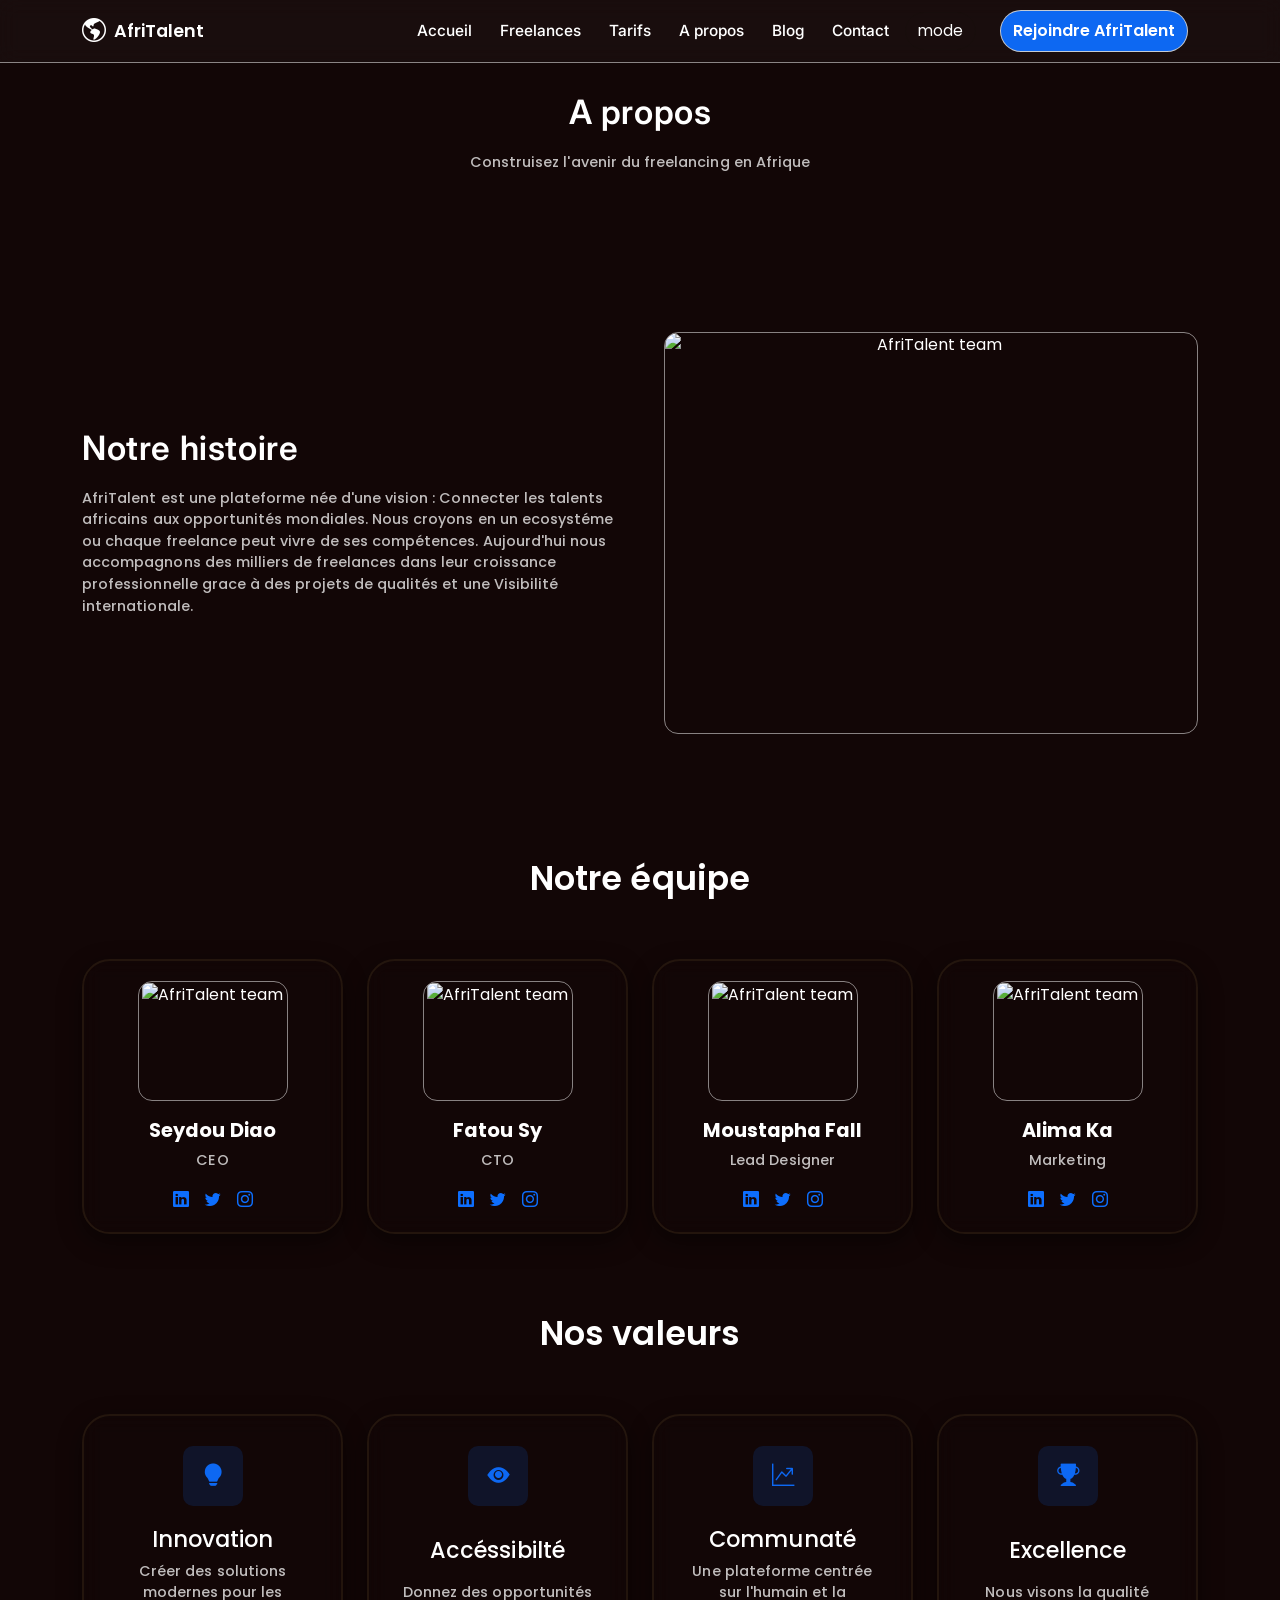
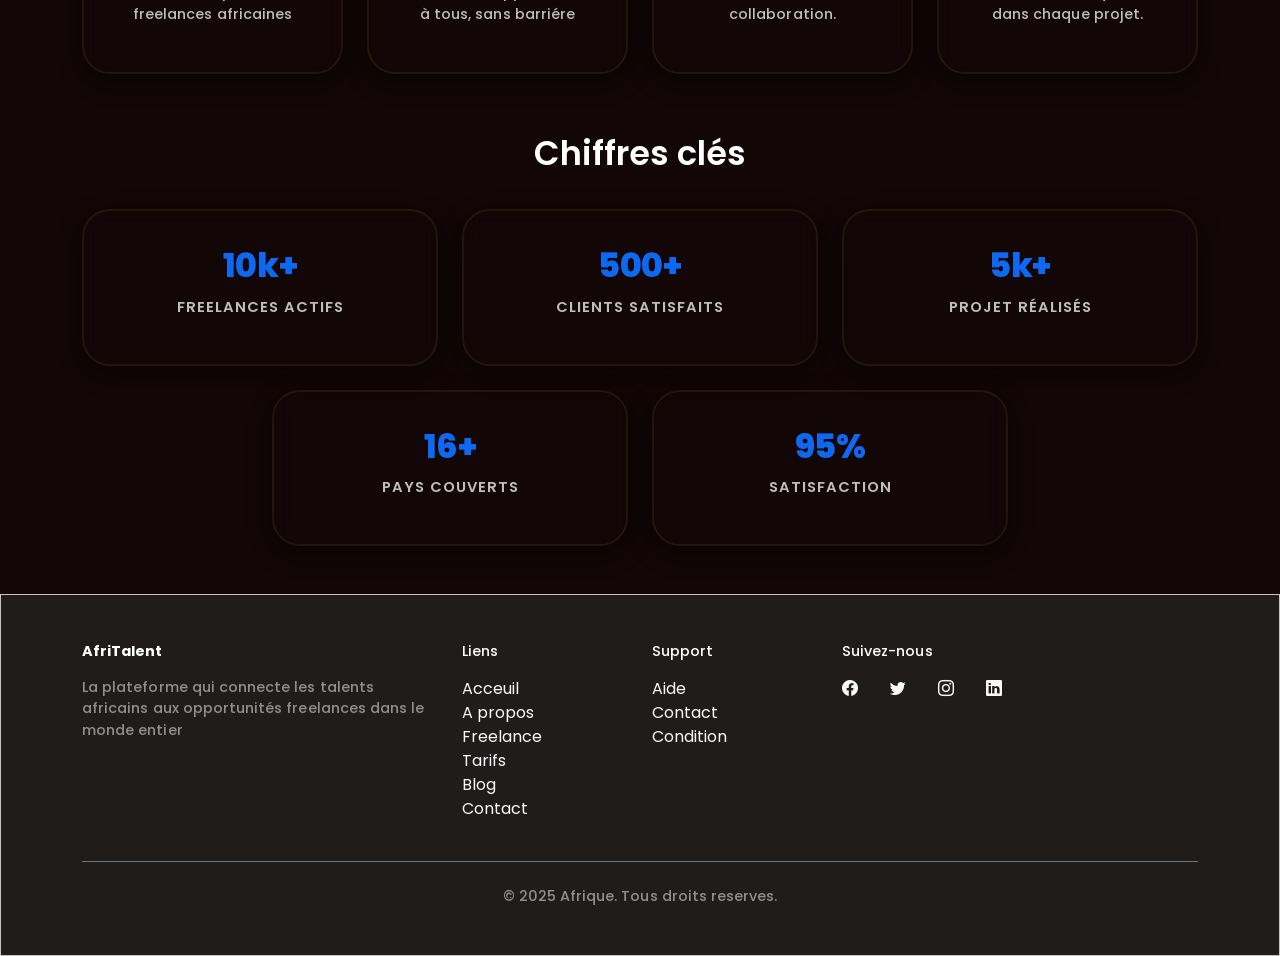
==== commit f88472a3: "Commit 6: Ajout Dark Mode, Navbar dynamique au scroll et button Back-to-top" ====
--- a/about.html
+++ b/about.html
@@ -21,7 +21,7 @@
 <nav   class="navbar navbar-expand-lg navbar-dark custom-navbar fixed-top"> 
          <div class="container">    
                     <a class="navbar-brand d-flex align-items-center" href="index.html">
-            <i class="bi bi-globe-americas fs-4 me-2"></i>
+            <i class="bi bi-globe-americas"></i>
             <span class="logo-text">Afri<span>Talent</span></span>
           </a>
                <button class="navbar-toggler" type="button" 
@@ -46,6 +46,7 @@
                     href="blog.html">Blog</a></li> 
                     <li class="nav-item"><a class="nav-link" 
                     href="contact.html">Contact</a></li>
+                    <button id="theme-toggle" class="btn btn-outline-secondary btn-sm mx-2">mode</button>
                     <li class="nav-item ms-lg-3"><a class="nav-btn-cta" href="contact.html">Rejoindre AfriTalent</a></li>
               </ul> 
             </div> 
--- a/css/style.css
+++ b/css/style.css
@@ -10,7 +10,7 @@
 
    --color-primary: #0d68f2;
    --color-primary-hover: #08357a;
-   --color-dark-bg: rgb(37, 18, 18);
+   --color-dark-bg: rgb(18, 6, 6);
    --color-dark-overlay: rgba(14, 22, 38, 0.4);
    --color-dark-pure: #211c1c;
    --color-text-white: #ffffff;
@@ -69,9 +69,10 @@
 }
 .nav-link{
     color: var(--color-text-white);
-    font-weight: 500;
-    font-size: 0.98rem;
-    margin-left: 18px;
+    font-weight: 520;
+    font-size: 0.96rem;
+    line-height: 1.2;
+    margin-left: 12px;
     transition: var(--transition-fst);
     font-family: var(--font-secondary);
 }
@@ -82,10 +83,11 @@
     background-color: var(--color-primary);
     color: var(--color-text-white);
     border: 1px solid rgba(211, 211, 211, 0.933);
-    padding: 8px 23px;
+    padding: 8px 12px;
     border-radius: 45px;
+    margin-right: 10px;
     text-decoration: none;
-    font-weight: 570;
+    font-weight: 520;
     transition: var(--transition-fst);
     display: inline-block;
 }
@@ -93,6 +95,11 @@
     background-color: var(--color-primary-hover);
     transform: translateY(-3px);
     color: var(--color-text-white);
+}
+.logo-text{
+   font-size: 1.1rem;
+   font-weight: 520;
+   margin-left: 8px;
 }
 .about-hero-section,
 .hero-content,
@@ -521,6 +528,7 @@
     background: rgba(254, 254, 254, 0.04);
     border: 1px solid var(--water-border);
     color: var(--color-text-white);
+    border: 1px solid rgba(211, 211, 211, 0.933);
     padding: 8px 18px;
     border-radius: 24px;
     font-size: 0.8rem;
@@ -529,7 +537,6 @@
 }
 .btn-filter:hover, .btn-filter.active{
     background-color: var(--color-primary);
-    border-color: var(--color-primary);
     color: var(--color-text-white);
 }
 .blog-card{
@@ -625,7 +632,7 @@
     color: var(--color-text-white);
 }
 .contact-info-item{
-    padding: 25px 30 rpx;
+    padding: 25px 30    px;
     margin-bottom: 20px;
     display: flex;
     flex-direction: row;
@@ -673,7 +680,7 @@
     font-size: 1.1rem;
     font-weight: 650;
     line-height: 1.5;
-   padding: 30px 60px;
+   padding: 12px 60px;
     letter-spacing: 0.6px;
 }
 .form-control{
@@ -787,6 +794,55 @@
     color: rgba(254, 254, 254, 0.03);
     margin: 0;
 }
+#theme-toggle {
+    margin-left: 15px;
+    margin-right: 15px;
+    padding: 6px 12px;
+    border-radius: 20px;
+    font-size: 0.96rem;
+    font-weight: 530px;
+    cursor: pointer;
+    border: 1px solid rgba(17, 56, 16, 0.03);
+    color: var(--color-text-white);
+    transition: all 0.3s ease;
+}
+#theme-toggle:hover{
+   background: rgba(254, 254, 254, 0.02);
+   color: var(--color-primary);
+}
+.dark-mode{
+    background-color: #0d0c23;
+    color: #ffffff;
+}
+.navbar{
+    transition: var(--transition-fst);
+}
+.navbar-nav{
+    align-items: center;
+}
+.navbar-scrolled{
+    background-color: rgb(132, 125, 88);
+    box-shadow: 0 4px 6px rgba(254, 254, 254, 0.02);
+    padding: 10px 0;
+}
+.back-to-top{
+    position: fixed;
+    bottom: 20px;
+    right: 20px;
+    display: none;
+    background-color: var(--color-primary);
+    color: var(--color-text-white);
+    border: none;
+    padding: 5px 10px;
+    border-radius: 5px;
+    cursor: pointer;
+    z-index: 1000;
+    transition: opacity 0.3s ease;
+}
+.back-to-top:hover{
+    background-color: var(--color-primary-hover);
+}
+
 @media (max-width: 992px){
     .hero-title{
         font-size: 2rem;
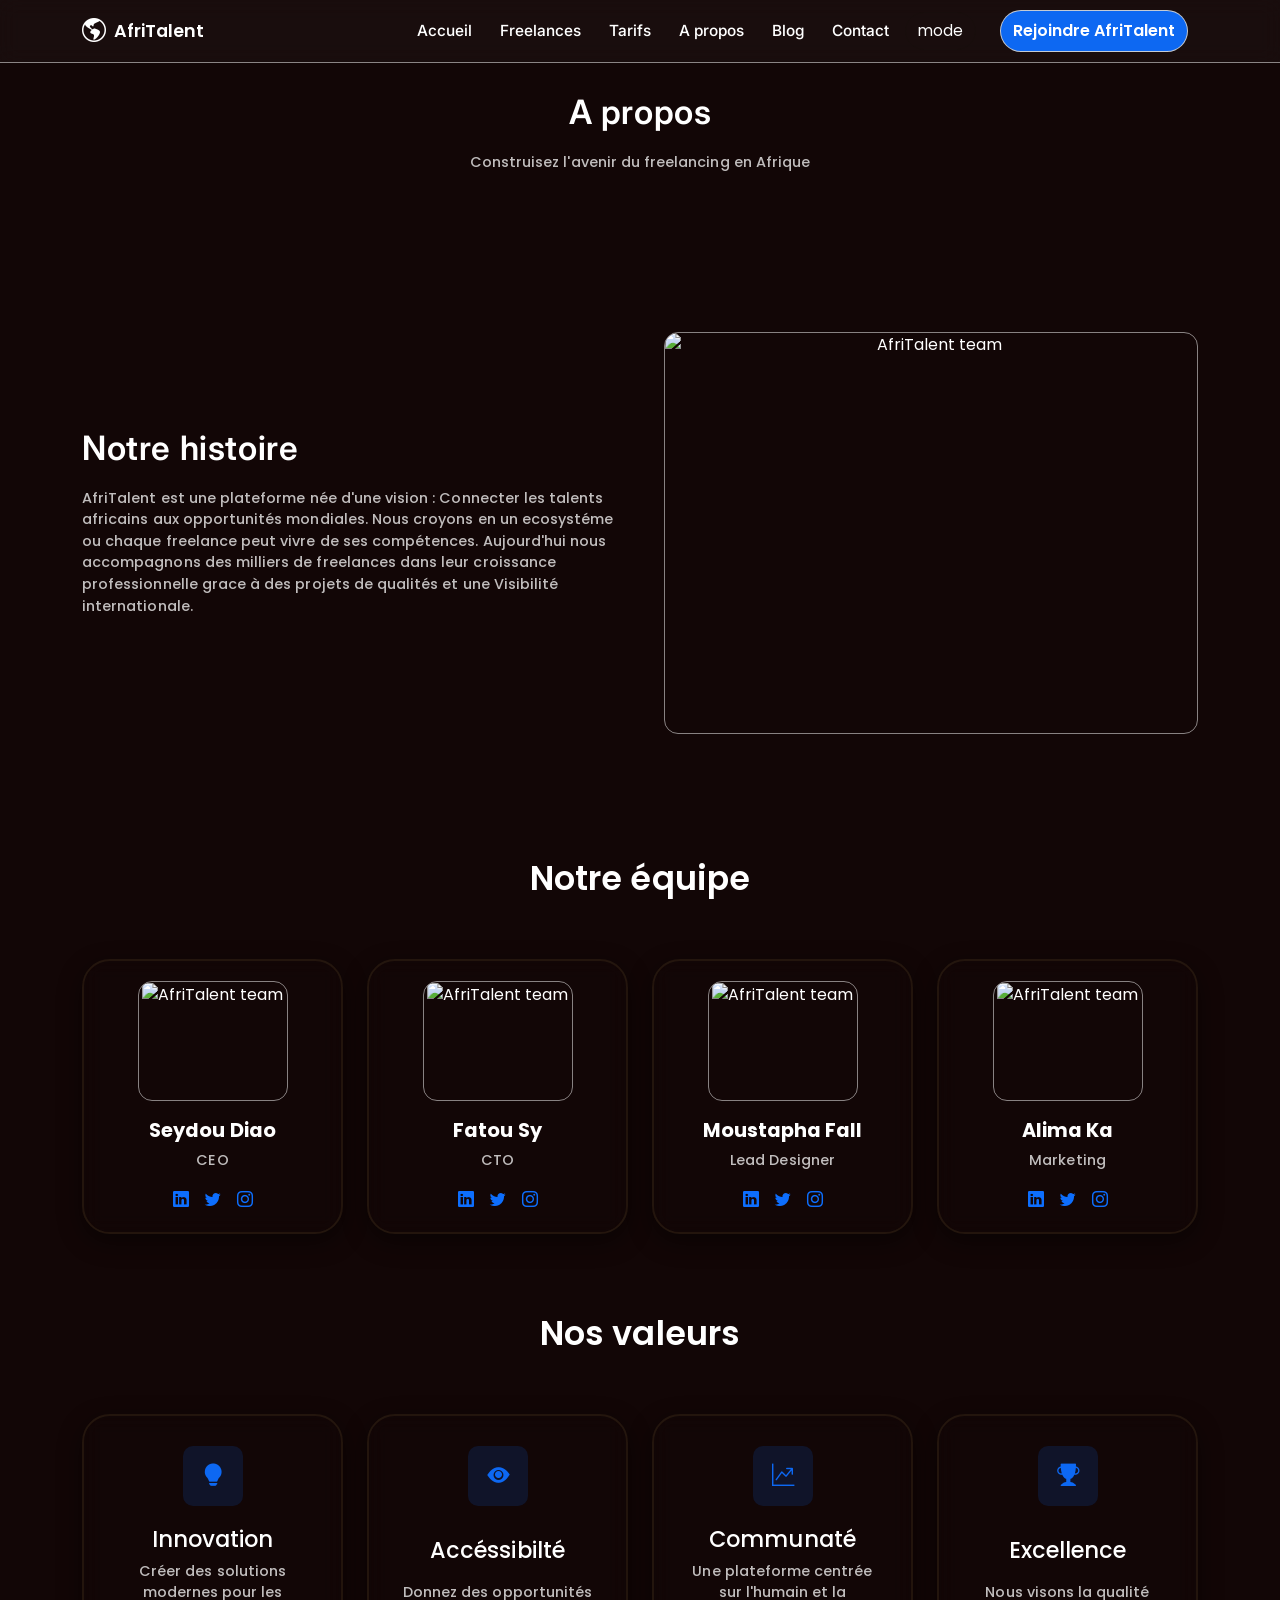
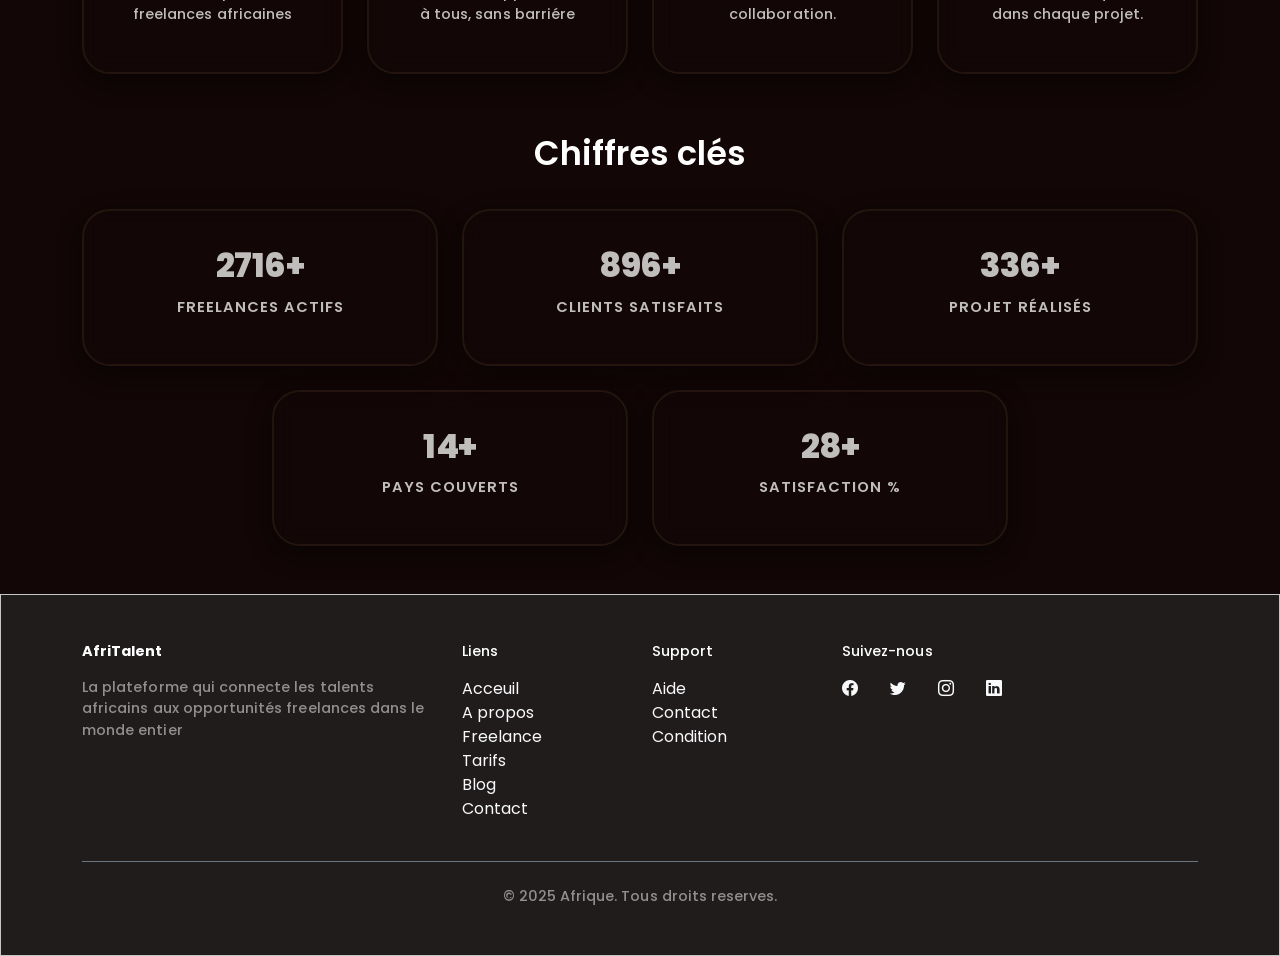
==== commit 6f522f5a: "Commit 7 - compteur statistiques corrigé et animations nettoyées" ====
--- a/about.html
+++ b/about.html
@@ -191,43 +191,43 @@
   </div>
 </section>
 
-<section class="about-section">
+<section class="about-section fade-in">
 <div class="container">
   <h2 class="hero-title-text text-center mb-4 mt-5">Chiffres clés</h2>
   <div class="row g-4 justify-content-center">
     
     <div class="col-12 col-sm-4 col-lg-2-5">
       <div class="values-card water-card">
-        <span class="stat-number">10k+</span>
+        <span class="stat-number" data-target="9700">0</span>
         <p class="stat-label">Freelances actifs</p>
       </div>
     </div>
 
      <div class="col-12 col-sm-4 col-lg-2-5">
       <div class="values-card water-card">
-        <span class="stat-number">500+</span>
+        <span class="stat-number" data-target="3200">0</span>
         <p class="stat-label">Clients satisfaits</p>
       </div>
     </div>
 
       <div class="col-12 col-sm-4 col-lg-2-5">
         <div class="values-card water-card">
-        <span class="stat-number">5k+</span>
+        <span class="stat-number" data-target="1200">0</span>
         <p class="stat-label">Projet réalisés</p>
       </div>
     </div>
 
       <div class="col-12 col-sm-4 col-lg-2-5">
         <div class="values-card water-card">
-        <span class="stat-number">16+</span>
+        <span class="stat-number" data-target="21">0</span>
         <p class="stat-label">Pays couverts</p>
       </div>
     </div>
 
     <div class="col-12 col-sm-4 col-lg-2-5">
       <div class="values-card water-card">
-        <span class="stat-number">95%</span>
-        <p class="stat-label">Satisfaction</p>
+        <span class="stat-number" data-target="98">0</span>
+        <p class="stat-label">Satisfaction %</p>
       </div>
     </div>
    </div>
--- a/css/style.css
+++ b/css/style.css
@@ -207,7 +207,7 @@
 .stat-number{
     font-size: 2.1rem;
     font-weight: 790;
-    color: var(--color-primary);
+    color: var(--color-text-muted);
     margin-bottom: 4px;
     letter-spacing: -0.4px;
 }
@@ -219,9 +219,7 @@
     text-transform: uppercase;
     letter-spacing: 1px;
 }
-.text-info{
-    color: var(--color-primary);
-}
+
 .freelance-count{
     color: var(--color-text-white);
 }
@@ -841,6 +839,15 @@
 }
 .back-to-top:hover{
     background-color: var(--color-primary-hover);
+}
+.fade-in {
+    opacity: 1;
+    transform: none;
+    
+}
+.fade-in.visible {
+    opacity: 1;
+   
 }
 
 @media (max-width: 992px){
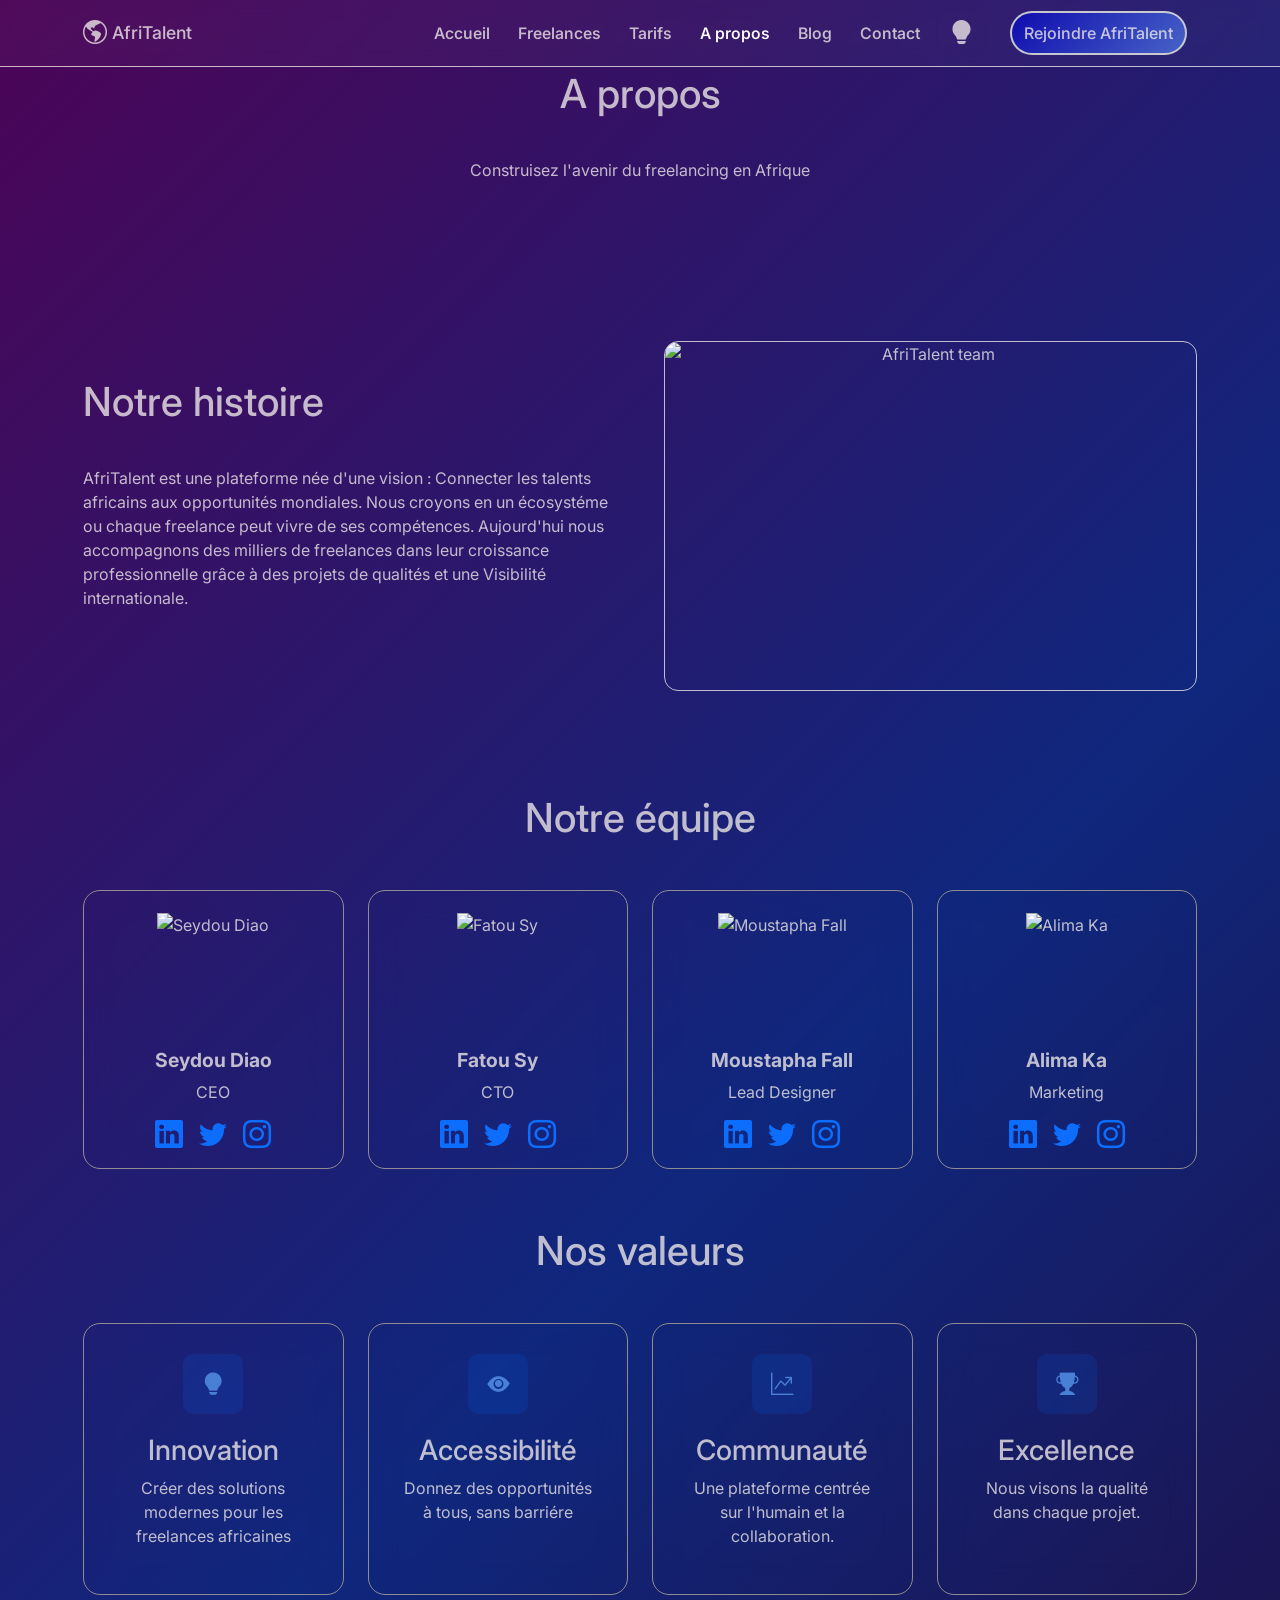
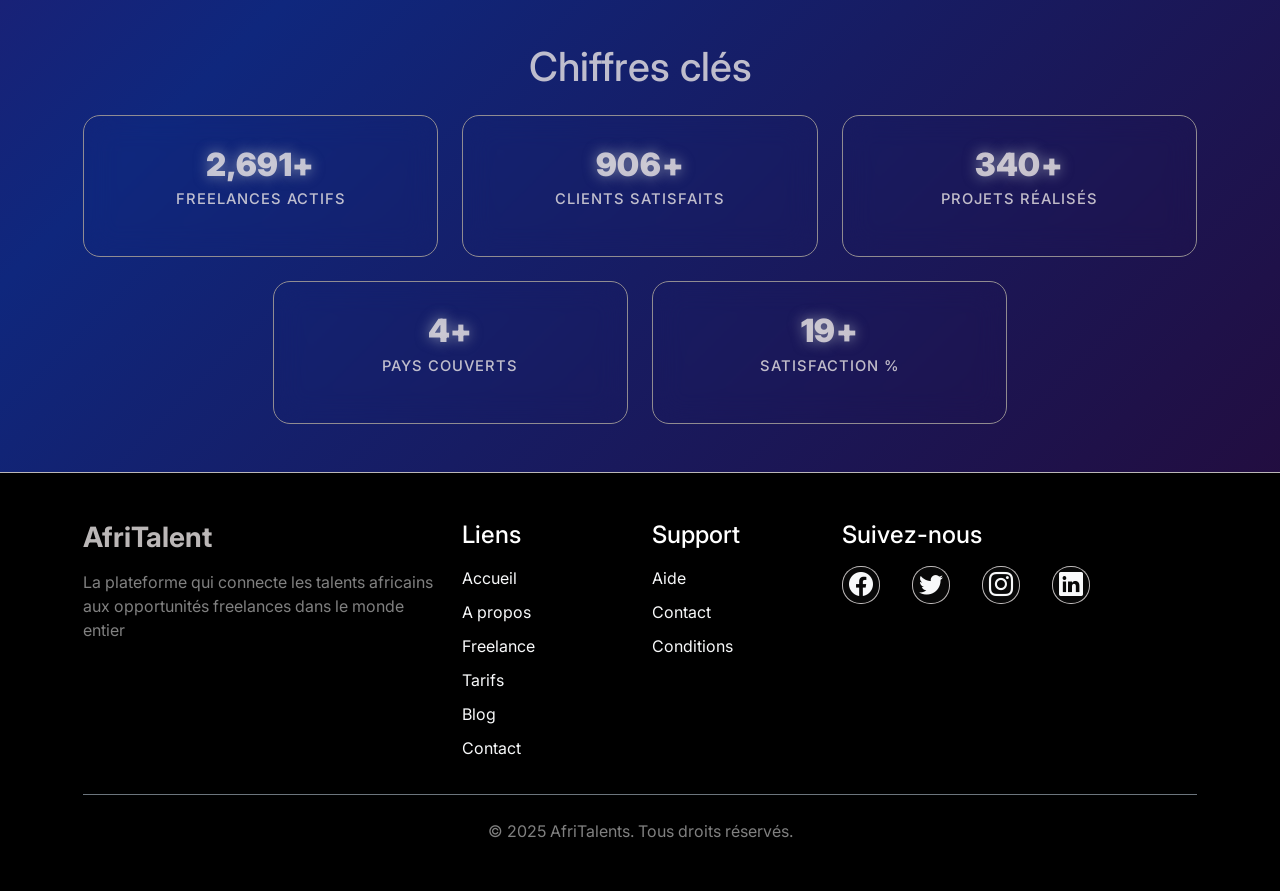
==== commit 77f1405f: "Finalisation : corrections responsive, optimisation du code et du commentaires" ====
--- a/about.html
+++ b/about.html
@@ -1,29 +1,51 @@
 <!DOCTYPE html>
-<html lang="en">
+<html lang="fr">
 <head>
+    <!-- 
+    ====================================== --> 
+    <!-- METHADONNEES --> 
+    <!--
+    ====================================== -->
     <meta charset="UTF-8">
     <meta name="viewport" content="width=device-width, initial-scale=1.0">
     <title>A propos</title>
+    <!-- 
+    ====================================== --> 
+    <!-- FEUILLES DE STYLE --> 
+    <!--
+    ====================================== -->
+    <!-- Bootstrap CSS -->
     <link rel="stylesheet" href="https://cdn.jsdelivr.net/npm/bootstrap@5.3.0/dist/css/bootstrap.min.css">
+    <!-- Bootstrap Icons -->
+    <link rel="stylesheet" href="https://cdn.jsdelivr.net/npm/bootstrap-icons@1.13.1/font/bootstrap-icons.min.css">
+    <!-- Fichier CSS -->
     <link rel="stylesheet" href="css/style.css" type="text/css">
-      <link rel="stylesheet" href="https://cdn.jsdelivr.net/npm/bootstrap-icons@1.13.1/font/bootstrap-icons.min.css">
-      <link rel="preconnect" href="https://fonts.googleapis.com">
-<link rel="preconnect" href="https://fonts.gstatic.com" crossorigin>
-<link href="https://fonts.googleapis.com/css2?family=Inter:ital,opsz,wght@0,14..32,100..900;1,14..32,100..900&display=swap" rel="stylesheet">
-<link rel="preconnect" href="https://fonts.googleapis.com">
-<link rel="preconnect" href="https://fonts.gstatic.com" crossorigin>
-<link href="https://fonts.googleapis.com/css2?family=Inter:ital,opsz,wght@0,14..32,100..900;1,14..32,100..900&family=Poppins:ital,wght@0,100;0,200;0,300;0,400;0,500;0,600;0,700;0,800;0,900;1,100;1,200;1,300;1,400;1,500;1,600;1,700;1,800;1,900&display=swap" rel="stylesheet">
-
-
+    <!-- 
+    ====================================== --> 
+    <!-- GOOGLE FONTS --> 
+    <!--
+    ====================================== -->
+    <link rel="preconnect" href="https://fonts.googleapis.com">
+    <link rel="preconnect" href="https://fonts.gstatic.com" crossorigin>
+    <link href="https://fonts.googleapis.com/css2?family=Inter:ital,opsz,wght@0,14..32,100..900;1,14..32,100..900&family=Poppins:ital,wght@0,100;0,200;0,300;0,400;0,500;0,600;0,700;0,800;0,900;1,100;1,200;1,300;1,400;1,500;1,600;1,700;1,800;1,900&display=swap" rel="stylesheet">
+    <link rel="preconnect" href="https://fonts.googleapis.com">
+    <link rel="preconnect" href="https://fonts.gstatic.com" crossorigin>
+    <link href="https://fonts.googleapis.com/css2?family=Inter:ital,opsz,wght@0,14..32,100..900;1,14..32,100..900&family=Poppins:ital,wght@0,100;0,200;0,300;0,400;0,500;0,600;0,700;0,800;0,900;1,100;1,200;1,300;1,400;1,500;1,600;1,700;1,800;1,900&display=swap" rel="stylesheet">
 </head>
 <body>
-      
-<nav   class="navbar navbar-expand-lg navbar-dark custom-navbar fixed-top"> 
-         <div class="container">    
-                    <a class="navbar-brand d-flex align-items-center" href="index.html">
-            <i class="bi bi-globe-americas"></i>
-            <span class="logo-text">Afri<span>Talent</span></span>
-          </a>
+    <!-- 
+    ====================================== --> 
+    <!-- BARRE DE NAVIGATION --> 
+    <!--
+    ====================================== -->
+    <nav class="navbar navbar-expand-lg navbar-dark custom-navbar fixed-top"> 
+        <div class="container">    
+            <!-- Logo -->
+            <a class="navbar-brand d-flex align-items-center" href="index.html">
+             <i class="bi bi-globe-americas"></i>
+             <span class="logo-text">Afri<span>Talent</span></span>
+            </a>
+              <!-- Bouton menu mobile -->
                <button class="navbar-toggler" type="button" 
                   data-bs-toggle="collapse"
                   data-bs-target="#navMenu"
@@ -32,222 +54,260 @@
                   aria-label="Toggle navigation">
                   <span class="navbar-toggler-icon"></span>
               </button>  
+              <!-- Bouton menu principale -->
             <div class="collapse navbar-collapse" id="navMenu"> 
+                <!-- Liens de navigation --> 
                 <ul class="navbar-nav ms-auto fw-bold"> 
-                    <li class="nav-item"><a class="nav-link active" 
+                    <li class="nav-item"><a class="nav-link" 
                     href="index.html">Accueil</a></li> 
                     <li class="nav-item"><a class="nav-link" 
                     href="freelances.html">Freelances</a></li> 
                     <li class="nav-item"><a class="nav-link" 
                     href="tarifs.html">Tarifs</a></li> 
-                    <li class="nav-item"><a class="nav-link" href="about.html">A 
+                    <li class="nav-item"><a class="nav-link active" href="about.html">A 
                     propos</a></li> 
                     <li class="nav-item"><a class="nav-link" 
                     href="blog.html">Blog</a></li> 
                     <li class="nav-item"><a class="nav-link" 
                     href="contact.html">Contact</a></li>
-                    <button id="theme-toggle" class="btn btn-outline-secondary btn-sm mx-2">mode</button>
+                    <!-- Bouton théme -->
+                    <li class="nav-item"><button id="theme-toggle" class="btn btn-outline-secondary btn-sm mx-2"><i class="bi bi-lightbulb-fill fs-4"></i></button></li>
                     <li class="nav-item ms-lg-3"><a class="nav-btn-cta" href="contact.html">Rejoindre AfriTalent</a></li>
-              </ul> 
+                </ul> 
             </div> 
          </div> 
     </nav> 
-
-<!-- Contenu principal -->
+    <!-- 
+    ====================================== --> 
+    <!-- CONTENU PRINCIPAL --> 
+    <!--
+    ====================================== -->
 <main>
-  <section class="about-hero-section">
-  <div  class="container text-center">
-    <h1 class="hero-title-text">A propos</h1>
-    <p class="section-description">Construisez l'avenir du freelancing en Afrique</p>
+<!-- 
+====================================== --> 
+<!-- HERO A PROPOS --> 
+<!--
+====================================== -->
+<section class="about-hero-section">
+    <div  class="container text-center">
+     <h1 class="hero-title-text">A propos</h1>
+     <p class="section-description">Construisez l'avenir du freelancing en Afrique</p>
+    </div>
+</section>
+<!-- 
+====================================== --> 
+<!-- NOTRE HISTOIRE --> 
+<!--
+====================================== -->
+<section class="about-hero-section">
+    <div class="container">
+        <div class="row align-items-center g-5">
+        <!-- Texte --> 
+            <div class="col-12 col-md-6">
+            <h1 class="hero-title-text">Notre histoire</h1>
+            <p class="section-description">AfriTalent est une plateforme née d'une vision : Connecter
+            les talents africains aux opportunités mondiales.
+            Nous croyons en un écosystéme ou chaque freelance
+            peut vivre de ses compétences.
+            Aujourd'hui nous accompagnons des milliers de freelances
+            dans leur croissance professionnelle grâce à des projets 
+            de qualités et une Visibilité internationale.
+          </p>
+       </div>
+        <!-- Image --> 
+        <div class="col-12 col-md-6 text-center"> 
+            <div class="about-img-wrapper">
+             <img src="https://images.unsplash.com/photo-1517245386807-bb43f82c33c4?w=500&auto=format&fit=crop&q=60&ixlib=rb-4.1.0&ixid=M3wxMjA3fDB8MHxzZWFyY2h8NDd8fGxlYWRlcnNoaXB8ZW58MHx8MHx8fDA%3D" class="about-img" alt="AfriTalent team" loading="lazy">
+         </div>
+      </div>
+    </div>
   </div>
 </section>
-
-<section class="about-hero-section">
-  <div class="container">
-    <div class="row align-items-center g-5">
-
-    <div class="col-12 col-md-6">
-      <h1 class="hero-title-text">Notre histoire</h1>
-      <p class="section-description">AfriTalent est une plateforme née d'une vision : Connecter
-        les talents africains aux opportunités mondiales.
-        Nous croyons en un ecosystéme ou chaque freelance
-        peut vivre de ses compétences.
-        Aujourd'hui nous accompagnons des milliers de freelances
-        dans leur croissance professionnelle grace à des projets 
-        de qualités et une Visibilité internationale.
-      </p>
-    </div>
- <div class="col-12 col-md-6 text-center"> 
-  <div class="about-img-wrapper">
-      <img src="https://images.unsplash.com/photo-1517245386807-bb43f82c33c4?w=500&auto=format&fit=crop&q=60&ixlib=rb-4.1.0&ixid=M3wxMjA3fDB8MHxzZWFyY2h8NDd8fGxlYWRlcnNoaXB8ZW58MHx8MHx8fDA%3D" class="about-img" alt="AfriTalent team" loading="lazy">
+<!-- 
+====================================== --> 
+<!-- NOTRE EQUIPE --> 
+<!--
+====================================== -->
+<section class="team-section">
+    <div class="container">
+     <h2 class="h2 hero-title-text text-center mb-5">Notre équipe</h2>
+     <div class="row g-4 justify-content-center">
+     <!-- Membre 1 --> 
+        <div class="col-12 col-sm-6 col-md-4 col-lg-3">
+            <div class="team-card water-card">
+                <div class="team-img-container">
+                <img src="https://images.unsplash.com/photo-1600180758890-6b94519a8ba6?w=500&auto=format&fit=crop&q=60&ixlib=rb-4.1.0&ixid=M3wxMjA3fDB8MHxzZWFyY2h8M3x8cHJvZmlsZSUyMHBob3RvfGVufDB8fDB8fHww" alt="Seydou Diao" loading="lazy">
+            </div>
+            <h3>Seydou Diao</h3>
+            <P>CEO</P>
+            <div class="team-socials d-flex gap-3">
+            <a href=""><i class="bi bi-linkedin fs-3"></i></a>
+            <a href=""> <i class="bi bi-twitter fs-3"></i></a>
+            <a href=""> <i class="bi bi-instagram fs-3"></i></a>
+           </div>
+       </div>
+    </div> 
+    <!-- Membre 2 --> 
+    <div class="col-12 col-sm-6 col-md-4 col-lg-3">
+        <div class="team-card water-card">
+            <div class="team-img-container">
+             <img src="https://images.unsplash.com/photo-1619895862022-09114b41f16f?w=500&auto=format&fit=crop&q=60&ixlib=rb-4.1.0&ixid=M3wxMjA3fDB8MHxzZWFyY2h8OHx8cHJvZmlsZSUyMHBob3RvfGVufDB8fDB8fHww" alt="Fatou Sy" loading="lazy">
+            </div>
+            <h3>Fatou Sy</h3>
+            <P>CTO</P>
+            <div class="team-socials d-flex gap-3">
+              <a href=""><i class="bi bi-linkedin fs-3"></i></a>
+              <a href=""> <i class="bi bi-twitter fs-3"></i></a>
+              <a href=""> <i class="bi bi-instagram fs-3"></i></a>
+            </div>
+        </div>
+    </div>
+    <!-- Membre 3 --> 
+    <div class="col-12 col-sm-6 col-md-4 col-lg-3">
+        <div class="team-card water-card">
+            <div class="team-img-container">
+              <img src="https://images.unsplash.com/photo-1654110455429-cf322b40a906?w=500&auto=format&fit=crop&q=60&ixlib=rb-4.1.0&ixid=M3wxMjA3fDB8MHxzZWFyY2h8M3x8YXZhdGFyfGVufDB8fDB8fHww" alt="Moustapha Fall" loading="lazy">
+            </div>
+              <h3>Moustapha Fall</h3>
+              <P>Lead Designer</P>
+              <div class="team-socials d-flex gap-3">
+               <a href=""><i class="bi bi-linkedin fs-3"></i></a>
+               <a href=""> <i class="bi bi-twitter fs-3"></i></a>
+               <a href=""> <i class="bi bi-instagram fs-3"></i></a>
+          </div>
+      </div>
+    </div>
+    <!-- Membre 4 --> 
+    <div class="col-12 col-sm-6 col-md-4 col-lg-3">
+        <div class="team-card water-card">
+            <div class="team-img-container">
+             <img src="https://images.unsplash.com/photo-1701615004837-40d8573b6652?w=500&auto=format&fit=crop&q=60&ixlib=rb-4.1.0&ixid=M3wxMjA3fDB8MHxzZWFyY2h8MTV8fGF2YXRhcnxlbnwwfHwwfHx8MA%3D%3D" alt="Alima Ka" loading="lazy">
+            </div>
+            <h3>Alima Ka</h3>
+            <P>Marketing</P>
+            <div class="team-socials d-flex gap-3">
+             <a href=""><i class="bi bi-linkedin fs-3"></i></a>
+             <a href=""> <i class="bi bi-twitter fs-3"></i></a>
+             <a href=""> <i class="bi bi-instagram fs-3"></i></a>
+         </div>
+      </div>
+   </div>
+ </div>
+ </div>
+</section>
+<!-- 
+====================================== --> 
+<!-- NOS VALEURS --> 
+<!--
+ ====================================== -->
+<section class="about-section">
+    <div class="container">
+     <h2 class="h2 hero-title-text text-center mb-5">Nos valeurs</h2>
+     <div class="row g-4 justify-content-center">
+     <!-- Valeurs 1 --> 
+        <div class="col-12 col-sm-6 col-md-4 col-lg-3">
+            <div class="values-card water-card">
+                <div class="icon-box"><i class="bi bi-lightbulb-fill"></i></div>
+                <h3>Innovation</h3>
+                <p>Créer des solutions modernes pour les freelances africaines</p>
+            </div>   
+        </div>
+        <!-- Valeurs 2 --> 
+        <div class="col-12 col-sm-6 col-md-4 col-lg-3">
+            <div class="values-card water-card">
+                <div class="icon-box"><i class="bi bi-eye-fill"></i></div>
+                 <h3>Accessibilité</h3>
+                 <p>Donnez des opportunités à tous, sans barriére</p>
+            </div>
+        </div>
+        <!-- Valeurs 3 --> 
+        <div class="col-12 col-sm-6 col-md-4 col-lg-3">
+            <div class="values-card water-card">
+                <div class="icon-box"><i class="bi bi-graph-up-arrow"></i></div>
+                 <h3>Communauté</h3>
+                 <p>Une plateforme centrée sur l'humain et la collaboration.</p>
+            </div>
+        </div>
+        <!-- Valeurs 4 --> 
+        <div class="col-12 col-sm-6 col-md-4 col-lg-3">
+            <div class="values-card water-card">
+                <div class="icon-box"><i class="bi bi-trophy-fill"></i></div>
+                 <h3>Excellence</h3>
+                 <p>Nous visons la qualité dans chaque projet.</p>
+            </div>
+        </div>
     </div>
   </div>
-  </div>
- </div>
-</section>
-
-<section class="team-section">
-  <div class="container">
-  <h2 class="hero-title-text text-center mb-5">Notre équipe</h2>
-  <div class="row g-4 justify-content-center">
-    <div class="col-12 col-sm-6 col-md-4 col-lg-3">
-      <div class="team-card water-card">
-        <div class="team-img-container">
-        <img src="https://images.unsplash.com/photo-1600180758890-6b94519a8ba6?w=500&auto=format&fit=crop&q=60&ixlib=rb-4.1.0&ixid=M3wxMjA3fDB8MHxzZWFyY2h8M3x8cHJvZmlsZSUyMHBob3RvfGVufDB8fDB8fHww" alt="AfriTalent team" loading="lazy">
-      </div>
-        <h3>Seydou Diao</h3>
-        <P>CEO</P>
-        <div class="team-socials d-flex gap-3">
-          <a href=""><i class="bi bi-linkedin"></i></a>
-         <a href=""> <i class="bi bi-twitter"></i></a>
-          <a href=""> <i class="bi bi-instagram"></i></a>
-        </div>
-      </div>
-      </div>
-        
-       <div class="col-12 col-sm-6 col-md-4 col-lg-3">
-       <div class="team-card water-card">
-      <div class="team-img-container">
-   <img src="https://images.unsplash.com/photo-1619895862022-09114b41f16f?w=500&auto=format&fit=crop&q=60&ixlib=rb-4.1.0&ixid=M3wxMjA3fDB8MHxzZWFyY2h8OHx8cHJvZmlsZSUyMHBob3RvfGVufDB8fDB8fHww" alt="AfriTalent team" loading="lazy">
-      </div>
-        <h3>Fatou Sy</h3>
-        <P>CTO</P>
-        <div class="team-socials d-flex gap-3">
-          <a href=""><i class="bi bi-linkedin"></i></a>
-         <a href=""> <i class="bi bi-twitter"></i></a>
-          <a href=""> <i class="bi bi-instagram"></i></a>
-        </div>
-      </div>
-      </div>
-      
-        <div class="col-12 col-sm-6 col-md-4 col-lg-3">
-       <div class="team-card water-card">
-      <div class="team-img-container">
-   <img src="https://images.unsplash.com/photo-1654110455429-cf322b40a906?w=500&auto=format&fit=crop&q=60&ixlib=rb-4.1.0&ixid=M3wxMjA3fDB8MHxzZWFyY2h8M3x8YXZhdGFyfGVufDB8fDB8fHww" alt="AfriTalent team" loading="lazy">
-      </div>
-        <h3>Moustapha Fall</h3>
-        <P>Lead Designer</P>
-        <div class="team-socials d-flex gap-3">
-          <a href=""><i class="bi bi-linkedin"></i></a>
-         <a href=""> <i class="bi bi-twitter"></i></a>
-          <a href=""> <i class="bi bi-instagram"></i></a>
-        </div>
-      </div>
-      </div>
-
-      <div class="col-12 col-sm-6 col-md-4 col-lg-3">
-       <div class="team-card water-card">
-      <div class="team-img-container">
-   <img src="https://images.unsplash.com/photo-1701615004837-40d8573b6652?w=500&auto=format&fit=crop&q=60&ixlib=rb-4.1.0&ixid=M3wxMjA3fDB8MHxzZWFyY2h8MTV8fGF2YXRhcnxlbnwwfHwwfHx8MA%3D%3D" alt="AfriTalent team" loading="lazy">
-      </div>
-        <h3>Alima Ka</h3>
-        <P>Marketing</P>
-        <div class="team-socials d-flex gap-3">
-          <a href=""><i class="bi bi-linkedin"></i></a>
-         <a href=""> <i class="bi bi-twitter"></i></a>
-          <a href=""> <i class="bi bi-instagram"></i></a>
-        </div>
-      </div>
-  </div>
-  </div>
-</section>
-
+</section>
+<!-- 
+====================================== --> 
+<!-- NOS VALEURS --> 
+<!--
+====================================== -->
 <section class="about-section">
-  <div class="container">
-  <h2 class="hero-title-text text-center mb-5">Nos valeurs</h2>
-  <div class="row g-4">
-    <div class="col-12 col-sm-6 col-md-4 col-lg-3">
-    <div class="values-card water-card">
-        <div class="icon-box"><i class="bi bi-lightbulb-fill"></i></div>
-        <h3>Innovation</h3>
-        <p>Créer des solutions modernes pour les freelances africaines</p>
-      </div>   
-    </div>
-
-     <div class="col-12 col-sm-6 col-md-4 col-lg-3">
-      <div class="values-card water-card">
-        <div class="icon-box"><i class="bi bi-eye-fill"></i></div>
-        <h3>Accéssibilté</h3>
-        <p>Donnez des opportunités à tous, sans barriére</p>
-      </div>
-    </div>
-
-     <div class="col-12 col-sm-6 col-md-4 col-lg-3">
-      <div class="values-card water-card">
-        <div class="icon-box"><i class="bi bi-graph-up-arrow"></i></div>
-        <h3>Communaté</h3>
-        <p>Une plateforme centrée sur l'humain et la collaboration.</p>
-      </div>
-    </div>
-
-     <div class="col-12 col-sm-6 col-md-4 col-lg-3">
-      <div class="values-card water-card">
-        <div class="icon-box"><i class="bi bi-trophy-fill"></i></div>
-        <h3>Excellence</h3>
-        <p>Nous visons la qualité dans chaque projet.</p>
-      </div>
-    </div>
+    <div class="container">
+     <h2 class="h2 hero-title-text text-center mb-4 mt-5">Chiffres clés</h2>
+     <div class="row g-4 justify-content-center">
+     <!-- Statistiques 1 --> 
+        <div class="col-12 col-sm-4 col-lg-2-5">
+            <div class="values-card water-card">
+             <span class="stat-number" data-target="9500">0</span>
+             <p class="stat-label">Freelances actifs</p>
+        </div>
+    </div>
+    <!-- Statistiques 2 --> 
+    <div class="col-12 col-sm-4 col-lg-2-5">
+        <div class="values-card water-card">
+         <span class="stat-number" data-target="3200">0</span>
+         <p class="stat-label">Clients satisfaits</p>
+        </div>
+    </div>
+    <!-- Statistiques 3 --> 
+    <div class="col-12 col-sm-4 col-lg-2-5">
+        <div class="values-card water-card">
+         <span class="stat-number" data-target="1200">0</span>
+         <p class="stat-label">Projets réalisés</p>
+       </div>
+    </div>
+    <!-- Statistiques 4 --> 
+    <div class="col-12 col-sm-4 col-lg-2-5">
+        <div class="values-card water-card">
+         <span class="stat-number" data-target="21">0</span>
+         <p class="stat-label">Pays couverts</p>
+        </div>
+    </div>
+    <!-- Statistiques 5 --> 
+    <div class="col-12 col-sm-4 col-lg-2-5">
+        <div class="values-card water-card">
+         <span class="stat-number" data-target="98" data-suffix="+">0</span>
+         <p class="stat-label">Satisfaction %</p>
+        </div>
+     </div>
    </div>
-  </div>
-</section>
-
-<section class="about-section fade-in">
-<div class="container">
-  <h2 class="hero-title-text text-center mb-4 mt-5">Chiffres clés</h2>
-  <div class="row g-4 justify-content-center">
-    
-    <div class="col-12 col-sm-4 col-lg-2-5">
-      <div class="values-card water-card">
-        <span class="stat-number" data-target="9700">0</span>
-        <p class="stat-label">Freelances actifs</p>
-      </div>
-    </div>
-
-     <div class="col-12 col-sm-4 col-lg-2-5">
-      <div class="values-card water-card">
-        <span class="stat-number" data-target="3200">0</span>
-        <p class="stat-label">Clients satisfaits</p>
-      </div>
-    </div>
-
-      <div class="col-12 col-sm-4 col-lg-2-5">
-        <div class="values-card water-card">
-        <span class="stat-number" data-target="1200">0</span>
-        <p class="stat-label">Projet réalisés</p>
-      </div>
-    </div>
-
-      <div class="col-12 col-sm-4 col-lg-2-5">
-        <div class="values-card water-card">
-        <span class="stat-number" data-target="21">0</span>
-        <p class="stat-label">Pays couverts</p>
-      </div>
-    </div>
-
-    <div class="col-12 col-sm-4 col-lg-2-5">
-      <div class="values-card water-card">
-        <span class="stat-number" data-target="98">0</span>
-        <p class="stat-label">Satisfaction %</p>
-      </div>
-    </div>
-   </div>
-  </div>
-</section>
-
+</div>
+</section>
 </main>
+<!-- 
+====================================== --> 
+<!-- PIED DE PAGE --> 
+<!--
+====================================== -->
 <footer class="custom-footer mt-5 py-5"> 
    <div class="container">
-    <div class="row g-4">
-        <div class="col-12 col-md-6 col-lg-4">
-            <h5 class="text-white fw-bold mb-3">AfriTalent</h5>
-            <p class="text-white-50">La plateforme qui connecte les talents africains aux 
+       <!-- Colonne du footer -->
+       <div class="row g-4">
+        <!-- Présentation -->
+           <div class="col-12 col-md-6 col-lg-4">
+              <h3 class="fw-bold mb-3">AfriTalent</h3>
+              <p class="text-white-50">La plateforme qui connecte les talents africains aux 
                 opportunités freelances dans le monde entier
-            </p>
-        </div>
+              </p>
+        </div>
+        <!-- Liens rapides -->
         <div class="col-6 col-md-3 col-lg-2">
-            <h5 class="text-white mb-3">Liens</h5>
+            <h4 class="text-white mb-3">Liens</h4>
             <ul class="list-unstyled footer-links">
-               <li><a href="index.html" class="text-light text-decoration-none">Acceuil</a></li>
+               <li><a href="index.html" class="text-light text-decoration-none">Accueil</a></li>
                <li><a href="about.html" class="text-light text-decoration-none">A propos</a></li>
                <li><a href="freelances.html" class="text-light text-decoration-none">Freelance</a></li>
                <li><a href="tarifs.html" class="text-light text-decoration-none">Tarifs</a></li>
@@ -255,38 +315,44 @@
                <li><a href="contact.html" class="text-light text-decoration-none">Contact</a></li>
             </ul>
         </div>
+        <!-- Support -->
        <div class="col-6 col-md-3 col-lg-2">
-        <h6 class="text-white mb-3">Support</h6>
-        <ul class="list-unstyled footer-links">
-            <li><a href="" class="text-light text-decoration-none">Aide</a></li>
-            <li><a href="contact.html" class="text-light text-decoration-none">Contact</a></li>
-            <li><a href="" class="text-light text-decoration-none">Condition</a></li>
-        </ul>
+           <h4 class="text-white mb-3">Support</h4>
+           <ul class="list-unstyled footer-links">
+              <li><a href="" class="text-light text-decoration-none">Aide</a></li>
+              <li><a href="contact.html" class="text-light text-decoration-none">Contact</a></li>
+              <li><a href="" class="text-light text-decoration-none">Conditions</a></li>
+          </ul>
        </div>
-
+       <!-- Réseaux sociaux -->
        <div class="col-12 col-md-12 col-lg-4">
-        <h6 class="text-white mb-3">Suivez-nous</h6>
-        <div class="d-flex gap-3 socials-icons">
-            <a href="" class="text-light me-3"><i class="bi bi-facebook"></i></a>
-            <a href="" class="text-light me-3"><i class="bi bi-twitter"></i></a>
-            <a href="" class="text-light me-3"><i class="bi bi-instagram"></i></a>
-           <a href="" class="text-light me-3"><i class="bi bi-linkedin"></i></a>
-        </div>
-       </div>
+         <h4 class="text-white mb-3">Suivez-nous</h4>
+            <div class="d-flex gap-3 socials-icons">
+               <a href="" class="text-light me-3" aria-label="Facebook"><i class="bi bi-facebook fs-4"></i></a>
+               <a href="" class="text-light me-3" aria-label="Twitter"><i class="bi bi-twitter fs-4"></i></a>
+               <a href="" class="text-light me-3" aria-label="Instagram"><i class="bi bi-instagram fs-4"></i></a>
+               <a href="" class="text-light me-3" aria-label="Linkedin"><i class="bi bi-linkedin fs-4"></i></a>
+           </div>
+        </div>
       </div>
+      <!-- Copyright -->
       <div class="border-top border-secondary mt-4 pt-4 text-center">
-        <p class="text-white-50 mb-0">&copy; 2025 Afrique. Tous droits reserves.</p>
-    </div>
-</div>
+        <p class="text-white-50 mb-0">&copy; 2025 AfriTalents. Tous droits réservés.</p>
+     </div>
+ </div>
 </footer> 
-
+<!-- 
+    ====================================== --> 
+    <!-- SCRIPTS JAVASCRIPT --> 
+    <!--
+    ====================================== -->
+    
+    <!-- Bootstrap JS -->
 <script 
-src="https://cdn.jsdelivr.net/npm/bootstrap@5.3.0/dist/js/bootstrap.bundle.min.js">
-</script> 
+src="https://cdn.jsdelivr.net/npm/bootstrap@5.3.0/dist/js/bootstrap.bundle.min.js"
+></script> 
 
 <script src="js/main.js"></script>
 
-
-    
 </body>
 </html>
--- a/css/style.css
+++ b/css/style.css
@@ -1,88 +1,125 @@
-
-
-@import url('https://fonts.googleapis.com/css2?family=Inter:ital,opsz,wght@0,14..32,100..900;1,14..32,100..900&display=swap');
-@import url('https://fonts.googleapis.com/css2?family=Inter:ital,opsz,wght@0,14..32,100..900;1,14..32,100..900&family=Poppins:ital,wght@0,100;0,200;0,300;0,400;0,500;0,600;0,700;0,800;0,900;1,100;1,200;1,300;1,400;1,500;1,600;1,700;1,800;1,900&display=swap');
-
- 
-:root{
+/*
+=========================================
+====================/
+/ VARIABLES GLOBALES/
+/
+========================================
+===================*/ 
+:root {
    --font-primary: 'Poppins',sans-serif;
    --font-secondary: 'Inter', sans-serif;
 
-   --color-primary: #0d68f2;
-   --color-primary-hover: #08357a;
-   --color-dark-bg: rgb(18, 6, 6);
-   --color-dark-overlay: rgba(14, 22, 38, 0.4);
-   --color-dark-pure: #211c1c;
-   --color-text-white: #ffffff;
-   --color-text-muted:rgba(254, 254, 254, 0.74);
-   --color-text-dim: rgba(254, 254, 254, 0.6);
-   --color-border-light:rgba(254, 254, 254, 0.8);
+   --color-primary: linear-gradient(135deg, #0f0cae, #4763c7);
+   --color-primary-hover: linear-gradient(180deg, #1f3677, #040b2b);
+   --color-bg: linear-gradient(135deg, #4c0456 0%, rgb(15, 39, 125) 50%, #27062f 100%);
+   --color-dark-overlay: rgba(17, 17, 18, 0.75);
+   --color-text-muted:rgba(235, 230, 230, 0.796);
 
-   --water-bg: linear-gradient(135deg) rgba(255, 199, 75, 0.18), rgba(255, 255, 255, 0.3);
-   --water-bg-hover: rgba(254, 254, 254, 0.08);
-   --water-border: rgba(254, 254, 254, 0.5);
-   --water-border-hover: rgba(254, 254, 254, 0.13);
-   --water-backdrop-filter: blur(10px);
-   --water-box-shadow: 0 7px 30px 0 rgba(0, 0, 0, 0.23);
-   
    --transition-fst: all 0.2s ease;
    --transition-sm: cubic-bezier(0.14, 1, 0.3, 1);
-
-   --hover-transform-simple: translateY(-4px);
-   --hover-transform: translateY(-6px) scale(1.01);
-}
-body{
-    background-color: var(--color-dark-bg);
-    color: var(--color-text-white);
-    font-family: var(--font-primary);
-}
- h2, h3, h4, h5, h6,p{
-    font-family: var(--font-primary);
-    letter-spacing: 0.05px;
-    font-weight: 500;
+}
+/*
+=========================================
+====================/
+/ STYLE GLOBAUX/
+/
+========================================
+===================*/ 
+body {
+    background: var(--color-bg);
+    color: var(--color-text-muted);
+    font-family: var(--font-secondary);
+}
+ h1,h2, h3, h4, h5, h6,p {
+    color: var(--color-text-muted);
+}
+a {
+    text-decoration: none;
+}
+.about-hero-section,
+.hero-content,
+.price-section,
+.blog-hero,
+.freelance-hero,
+.contact-section {
+    padding: 70px 0 45px 0;
+    background-size: cover;
+    position: relative;
+    background-position: center;
+    background-repeat: no-repeat;
+}
+.icon-box {
+    width: 60px;
+    height: 60px;
+    background: rgba(13, 110, 254, 0.14);
+    color: #497fd5;
+    border-radius: 10px;
+    display: flex;
+    align-items: center;
     font-size: 1.4rem;
-}
-h4, h5, h6, p{
-    font-family: var(--font-primary);
-    color: var(--color-text-muted);
-    font-size: 0.9rem;
-}
-h1{
-    font-family: var(--font-secondary);
-    color: var(--color-text-white);
-    letter-spacing: 0.6px;
-   
-}
-.navbar{
+    justify-content: center;
+    margin-bottom: 20px;
+}
+/*
+=========================================
+====================/
+/NAVBAR/
+/
+========================================
+===================*/ 
+.navbar {
     background-color: rgba(254, 254, 254, 0.03);
-    backdrop-filter: var(--water-backdrop-filter);
-    -webkit-backdrop-filter: var(--water-backdrop-filter);
-    border-bottom: 1px solid var(--water-border);
+    backdrop-filter: blur(10px);
+    -webkit-backdrop-filter: blur(10px);
+    border-bottom: 1px solid var(--color-text-muted);
     padding: 8px 0;
     transition: var(--transition-fst);
 }
-.navbar-brand{
+.navbar-nav {
+    align-items: center;
+}
+.navbar-brand {
     font-weight: 690;
     font-size: 1.5rem;
-    color: var(--color-text-white);
+    color: var(--color-text-muted);
     text-decoration: none;
 }
-.nav-link{
-    color: var(--color-text-white);
-    font-weight: 520;
-    font-size: 0.96rem;
+.navbar-brand:hover {
+    color: rgb(6, 52, 255);
+}
+.nav-link {
+    color: var(--color-text-muted);
+    font-weight: 550;
+    font-size: 0.99rem;
     line-height: 1.2;
     margin-left: 12px;
     transition: var(--transition-fst);
     font-family: var(--font-secondary);
 }
-.nav-link:hover, .nav-link.active{
-   color: var(--color-primary);
-}
-.nav-btn-cta{
-    background-color: var(--color-primary);
-    color: var(--color-text-white);
-    border: 1px solid rgba(211, 211, 211, 0.933);
+.nav-link:hover, .nav-link.active {
+   color: rgb(5, 68, 216);
+}
+.navbar-scrolled {
+    background-color:  rgba(14, 12, 12, 0.868);
+    box-shadow: 0 4px 6px rgba(254, 254, 254, 0.02);
+    padding: 8px 0;
+}
+.logo-text {
+   font-size: 1.1rem;
+   font-weight: 520;
+   margin-left: 5px;
+}
+/*
+=========================================
+====================/
+/ BUTTONS /
+/
+========================================
+===================*/ 
+.nav-btn-cta {
+    background: var(--color-primary);
+    color: var(--color-text-muted);
+    border: 2px solid rgba(211, 211, 211, 0.933);
     padding: 8px 12px;
     border-radius: 45px;
     margin-right: 10px;
@@ -91,68 +128,18 @@
     transition: var(--transition-fst);
     display: inline-block;
 }
-.nav-btn-cta:hover{
-    background-color: var(--color-primary-hover);
+.nav-btn-cta:hover {
+    background: var(--color-primary-hover);
     transform: translateY(-3px);
-    color: var(--color-text-white);
-}
-.logo-text{
-   font-size: 1.1rem;
-   font-weight: 520;
-   margin-left: 8px;
-}
-.about-hero-section,
-.hero-content,
-.price-section,
-.blog-hero,
-.freelance-hero,
-.contact-section{
-    padding: 70px 0 45px 0;
-    background-size: cover;
-    position: relative;
-    background-position: center;
-    background-repeat: no-repeat;
-}
-.hero-section{
-    background-repeat: no-repeat;
-    background-size: cover;
-    height: 100vh;
-    background-image :linear-gradient( rgba(14, 22, 40, 0.3),rgba(14, 22, 40, 0.5) ), url(https://images.unsplash.com/photo-1664575197229-3bbebc281874?w=500&auto=format&fit=crop&q=60&ixlib=rb-4.1.0&ixid=M3wxMjA3fDB8MHxzZWFyY2h8MTR8fGZyZWVsYW5jZXxlbnwwfHwwfHx8MA%3D%3D);
-    display: flex;
-    align-items: center;
-   
-}
-.hero-overlay{
-    position: absolute;
-    top: 0;
-    left: 0;
-    width: 100%;
-    height: 100%;
-    background-color: var(--color-dark-overlay);
-    z-index: 1;
-}
-.hero-content-container{
-    position: relative;
-    z-index: 2;
-    text-align: center;
-}
-.hero-title-text{
-    margin-top: 10px;
-    font-size: 2.1rem;
-    font-weight: 600;
-    line-height: 1.9;
-}
-.hero-description{
-    font-size: 1.3rem;
-    color: var(--color-text-muted);
-    margin-bottom: 36px;
-    font-family: var(--font-secondary);
-}
-.btn-hero-cta{
-    background-color: var(--color-primary);
-    color: var(--color-text-white);
-    border: 1px solid rgba(255, 246, 246, 0.34);
-    padding: 12px 25px;
+    box-shadow: 0 8px 24px rgba(0, 196, 254, 0.3);
+}
+.btn-hero-cta {
+    background: var(--color-primary);
+    color: var(--color-text-muted);
+    border: 1px solid var(--color-text-muted);
+    transition: var(--transition-fst);
+    border: 1px solid rgba(211, 211, 211, 0.933);
+    padding: 10px 20px;
     display: inline-block;
     font-size: 1rem;
     border-radius: 48px;
@@ -160,58 +147,178 @@
     text-decoration: none;
     transition: var(--transition-fst);
 }
-.btn-hero-cta:hover{
-   background-color: var(--color-primary-hover);
-    color: var(--color-text-white);
-     transform: translateY(-3px);
-     box-shadow: rgba(254, 254, 254, 0.03);
-}
-.hero-stats-row{
+.btn-hero-cta:hover {
+    background: var(--color-primary-hover);
+    color: var(--color-text-muted);
+    transform: translateY(-3px);
+    box-shadow: 0 8px 24px rgba(0, 196, 254, 0.3);
+}
+.btn-submit-water {
+    background: var(--color-primary);
+    color: var(--color-text-muted);
+    border: 1px solid rgba(211, 211, 211, 0.933);
+    padding: 6px 14px;
+    transition: var(--transition-fst);
+    border-radius: 20px;
+    letter-spacing: 0.7px;
+     
+}
+.btn-submit-water:hover {
+    background: var(--color-primary-hover);
+    transform: translateY(-3px);
+    color: var(--color-text-muted);
+    box-shadow: 0 8px 24px rgba(0, 196, 254, 0.3);
+    border: 2px solid rgba(211, 211, 211, 0.933);
+} 
+.btn-pricing-action {
+    background: var(--color-primary);
+    color: var(--color-text-muted);
+    transition: var(--transition-fst);
+    font-weight: 590;
+    font-size: 0.9rem;
+    border: 2px solid var(--color-text-muted);
+    padding: 8px 18px;
+    border-radius: 28px;
+}
+.btn-pricing-action:hover {
+    background: var(--color-primary-hover);
+    color: var(--color-text-muted);
+    box-shadow: 0 8px 24px rgba(0, 196, 254, 0.3);
+    border: 2px solid var(--color-text-muted);
+    transform: translateY(-3px);
+}
+.btn-filter {
+    background: rgba(254, 254, 254, 0.04);
+    border: 1px solid var(--color-text-muted);
+    color: var(--color-text-muted);
+    border: 1px solid rgba(181, 179, 179, 0.933);
+    padding: 10px 35px;
+    border-radius: 24px;
+    font-size: 1rem;
+    font-weight: 600;
+    transition: var(--transition-fst);
+}
+.btn-filter:hover, .btn-filter.active {
+    background: var(--color-primary);
+    color: var(--color-text-muted);
+}
+/*
+=========================================
+====================/
+/HERO-SECTION/
+/
+========================================
+===================*/ 
+.hero-section {
+    background-repeat: no-repeat;
+    background-size: cover;
+    background-position: center;
+    object-fit: cover;
+    position: relative;
+    min-height: 100vh;
+    background-image :linear-gradient(180deg, rgba(0, 0, 0, 0.7) 0%, rgba(2, 3, 10, 0.816) 100%),url(https://images.unsplash.com/photo-1667818976270-f24b630a8c5f?w=500&auto=format&fit=crop&q=60&ixlib=rb-4.1.0&ixid=M3wxMjA3fDB8MHxzZWFyY2h8MjAwfHxmcmVlbGFuY2V8ZW58MHx8MHx8fDA%3D);
+    display: flex;
+}
+.hero-overlay {
+    position: absolute;
+    top: 0;
+    left: 0; 
+    width: 100%;
+    height: 100%;
+    z-index: 1;
+}
+.hero-content-container {
+    position: relative;
+    z-index: 2;
+    text-align: center;
+}
+.hero-title {
+    font-size: 2.3rem;
+    font-weight: 700;
+    line-height: 1.6;
+    color: var(--color-text-muted);
+}
+.hero-description {
+    font-size: 1.1rem;
+    font-weight: 600;
+    color: var(--color-text-muted);
+    margin-bottom: 36px;
+    font-family: var(--font-secondary);
+}
+.hero-btn-separator {
+    font-family: var(--font-primary);
+    font-style: normal;
+    font-size: 0.9rem;
+    opacity: 0.8;
+    margin: 10px 0;
+    display: block;
+}
+.hero-btns span {
+    font-family: var(--font-primary);
+    font-size: 1.1rem;
+    font-style: normal;
+    opacity: 0.8;
+}
+.hero-stats-row {
     margin-top: 10px;
     max-width: 948px;
     margin-left: auto;
-    margin-left: auto;
-}
-.btn-submit-water{
-     background-color: var(--color-primary);
-     color: var(--color-text-white);
-     border: 1px solid rgba(211, 211, 211, 0.933);
-     padding: 7px 15px;
-     transition: var(--transition-fst);
-     border-radius: 20px;
-     letter-spacing: 0.7px;
-}
-.btn-submit-water:hover{
-    background-color: var(--color-primary-hover);
-    transform: translateY(-3px);
-    color: var(--color-text-white);
-} 
-.water-card{
-    background-color: var(--water-bg);
-    backdrop-filter: var(--water-backdrop-filter);
-    -webkit-backdrop-filter:var(--water-backdrop-filter);
-    border: 2px solid rgba(254, 211, 120, 0.08);
-    box-shadow: 0 8px 24px rgba(0, 0, 0, 0.45);
-    border-radius: 28px;
-    padding: 30px 24px;
-    justify-content: space-between;
-    overflow: hidden;
-    color: var(--color-text-white);
+    margin-right: auto;
+}
+/*
+=========================================
+====================/
+/CARTES GENERIQUES/
+/
+========================================
+===================*/
+
+.water-card {
+    backdrop-filter: blur(15px);
+    -webkit-backdrop-filter: blur(15px);
+    border: 1px solid rgba(154, 149, 149, 0.929);
+    border-radius: 17px;
+    padding: 70px;
     text-align: center;
+    transition: var(--transition-fst), box-shadow 0.3s ease;
     align-items: center;
 }
-.stat-box{
+.water-card small {
+    color: rgba(254, 254, 254, 0.7);
+    text-transform: uppercase;
+    letter-spacing: 0.9px;
+    font-weight: 590;
+}
+.water-card:hover {
+    transform: translateY(-4px);
+    box-shadow: 0 10px 22px rgba(55, 54, 54, 0.219);
+}
+/*
+=========================================
+====================/
+/STATISTIQUES/
+/
+========================================
+===================*/
+
+.stat-box {
     padding: 10px;
     margin-top: 20px;
 }
-.stat-number{
-    font-size: 2.1rem;
-    font-weight: 790;
-    color: var(--color-text-muted);
+.stat-number {
+    font-size: 2rem;
+    font-weight: 900;
+    line-height: 1.2;
+    color: var(--color-text-muted);
+    letter-spacing: 0.6px;
     margin-bottom: 4px;
-    letter-spacing: -0.4px;
-}
-.stat-label{
+    text-shadow: 0 0 14px rgba(204, 210, 212, 0.6);
+}
+.stat-number:hover {
+   transform: scale(1.05);
+   
+}
+.stat-label {
     display: block;
     font-size: 0.92rem;
     font-weight: 510;
@@ -219,95 +326,141 @@
     text-transform: uppercase;
     letter-spacing: 1px;
 }
+/*
+=========================================
+====================/
+/FREELANCES/
+/
+========================================
+===================*/
 
-.freelance-count{
-    color: var(--color-text-white);
-}
-.freelance-card{
+.freelance-card {
     text-align: left;
-    padding: 28px;
+    padding: 28px 24px;
     height: 100%;
     display: flex;
     flex-direction: column;
     justify-content: space-between;
 }
-.freelance-badge{
-    background: rgba(254, 254, 254, 0.05);
-    color: var(--color-text-white);
-    padding: 15px 45px;
-   border-radius: 18px;
-   font-size: 0.85rem;
-   font-weight: 600;
-   display: inline-block;
-   margin-bottom: 20px;
-}
-.freelance-avatar-container{
+.freelance-card:hover .freelance-avatar-container img {
+    transform: scale(1.06);
+}
+.freelance-card:hover .freelance-avatar-container {
+    border-color: rgba(50, 48, 48, 0.6);
+    box-shadow: 0 0 15px rgba(0, 195, 253, 0.24);
+}
+.freelance-badge {
+    display: inline-flex;
+    align-items: center;
+    justify-content: center;
+    gap: 5px;
+    padding: 6px 17px;
+    border-radius: 22px;
+    font-size: 0.7rem;
+    font-weight: 690;
+    text-transform: uppercase;
+    letter-spacing: 0.7px;
+    backdrop-filter: blur(5px);
+    margin-bottom: 20px;
+    align-self: center;
+}
+.freelance-badge-junior {
+    background: linear-gradient(135deg, #386b1a, #517e45);
+    color: var(--color-text-muted);
+}
+.freelance-badge-senior {
+    background: linear-gradient(135deg, #6b6b1a, #aea727);
+    color: var(--color-text-muted);
+}
+.freelance-avatar-container {
     width: 100px;
     height: 100px;
-    margin: 0 auto 18px auto;
-    border-radius: 48px;
-    border: 2px solid var(--water-border);
+    margin: 0 auto 12px auto;
+    border-radius: 50%;
+    border: 2px solid var(--color-text-muted);
     overflow: hidden;
-}
-.freelance-avatar-container img{
+    transition: var(--transition-fst);
+}
+.freelance-avatar-container img {
     width: 100%;
     height: 100%;
     object-fit: cover;
-}
-.freelance-name{
-    font-size: 1.24rem;
+    transition: transform 0.4s ease;
+}
+.freelance-name {
+    font-size: 1.10rem;
     font-weight: 695;
-    margin-bottom: 4px;
+    margin-bottom: 3px;
     text-align: center;
 }
-.freelance-title{
-    font-family: var(--font-secondary);
-    color: var(--color-primary);
-    font-size: 0.94rem;
+.freelance-title {
+    color: var(--color-text-muted);
+    letter-spacing: 0.6px;
+    font-size: 1rem;
     font-weight: 590;
-    margin-bottom: 10px;
+    margin-bottom: 8px;
     text-align: center;
 }
-.freelance-exp{
+.freelance-exp {
     text-align: center;
-    margin-bottom: 10px;
+    margin-bottom: 8px;
     font-size: 1.1rem;
     font-weight: 500;
-}
-.freelance-desc{
-    color: var(--color-text-muted);
+    padding: 5px;
+    color: rgba(0, 195, 253, 0.83);
+}
+.freelance-desc {
     font-size: 0.87rem;
     line-height: 1.4;
     text-align: center;
-    margin-bottom: 18px;
-}
-.freelance-stars{
-   text-align: center;
-   color: gold;
-   font-size: 0.8rem;
+    color: rgba(235, 230, 230, 0.7);
+    margin-bottom: 14px;
+    flex-grow: 1;
+}
+.freelance-stars {
+    text-align: center;
+    color: gold;
+    font-size: 0.8rem;
+    letter-spacing: 2px;
+    margin-bottom: 12px;
 }
 .btn-freelance {
-    background-color: var(--color-primary);
-    color: var(--color-text-white);
-    border: 1px solid var(--water-border);
-    border-radius: 7px;
-    padding: 7px 15px;
+    background: var(--color-primary);
+    color: var(--color-text-muted);
+    border: 1px solid var(--color-text-muted);
+    border-radius: 18px;
+    padding: 8px 16px;
     font-size: 0.8rem;
-    font-weight: 490;
+    font-weight: 590;
     transition: var(--transition-fst);
     width: 100%;
-}
-.btn-freelance:hover{
-    background-color: var(--color-primary-hover);
-    border-color: var(--color-primary);
-}
-
-.water-card:hover{
-    transform: var(--hover-transform-simple);
-    box-shadow: 0 10px 22px rgba(13, 110, 254, 0.14);
-    border-color: var(--color-primary);
-}
-.price-card{
+    
+}
+.btn-freelance:hover {
+    background: var(--color-primary-hover);
+    border: 1px solid rgba(211, 211, 211, 0.5);
+    box-shadow: 0 8px 20px rgba(0, 196, 254, 0.3);
+    border: 2px solid var(--color-text-muted);
+    transform: translateY(-2px);
+}
+#freelance-list {
+    row-gap: 26px;
+    padding-left: 22px;
+    padding-right: 22px;
+}
+.water-card.freelance-card {
+    display: flex;
+    flex-direction: column;
+    height: 100%;
+}
+/*
+=========================================
+====================/
+/TARIFICATION/
+/
+========================================
+===================*/
+.price-card {
     padding: 34px 24px;
     display: flex;
     text-align: center;
@@ -316,126 +469,80 @@
     height: 100%;
     margin-bottom: 30px;
 }
-.price-card:hover{
-    transform: var(--hover-transform-simple);
-    box-shadow: 0 10px 22px rgba(13, 110, 254, 0.14);
-    border-color: var(--color-primary);
-}
-.price-card ul{
+.price-card:hover {
+    transform: translateY(-4px);
+}
+.price-badge {
+    background-color: rgba(254, 254, 254, 0.05);
+    padding: 15px 30px;
+    border-radius: 18px;
+    font-size: 0.85rem;
+    font-weight: 600;
+    display: inline-block;
+    margin-bottom: 20px;
+}
+.price-amount {
+    font-weight: 700;
+    font-size: 1.5rem;
+    margin-bottom: 8px;
+}
+.price-features {
+    color: var(--color-text-muted);
+}
+.price-card ul {
     padding: 0;
     margin: 5px 0 0 0;
     display: flex;
     flex-direction: column;
     gap: 15px;
 }
-.price-badge{
-  background-color: rgba(254, 254, 254, 0.05);
-  padding: 15px 30px;
-  border-radius: 18px;
-  font-size: 0.85rem;
-  font-weight: 600;
-  display: inline-block;
-  margin-bottom: 20px;
-}
-.price-amount{
-    font-weight: 700;
-    font-size: 1.9rem;
-    margin-bottom: 20px;
-}
-.price-amount small{
+.price-amount small {
     font-size: 0.84rem;
-    color: var(--color-text-white);
+    color: var(--color-text-muted);
     font-weight: 395;
 }
-.price-features{
-    color: var(--color-text-muted)
-}
-.price-features li{
-   font-size: 0.94rem;
-   margin-bottom: 5px;
-   display: flex;
-   align-items: center;
-   justify-content: center;
-   gap: 8px;
-}
-.btn-pricing-action{
-    background: var(--color-primary);
-    color: var(--color-text-white);
-    border: 1px solid var(--water-border);
-    padding: 8px 18px;
-    border-radius: 28px;
-}
-.btn-pricing-action:hover{
-    background-color: var(--color-primary-hover);
-    color: var(--color-text-white);
-}
-.btn-price{
-    color: var(--color-text-white);
-    border: 1px solid var(--water-border);
-    padding: 8px 18px;
-    border-radius: 28px;
-    font-weight: 595;
-    transition: var(--transition-fst);
+.price-features li {
+    font-size: 1rem;
+    margin-bottom: 7px;
+    display: flex;
+    align-items: center;
+    justify-content: center;
+    gap: 4px;
+}
+/*
+=========================================
+====================/
+/SECTION A PROPOS/
+/
+========================================
+===================*/
+.about-img-wrapper {
+    position: relative;
+    height: 350px;
     width: 100%;
-    margin-top: 24px;
-}
-.btn-price:hover{
-    background-color: var(--color-primar-hover);
-    color: var(--color-primary);
-}
-.btn-price-featured{
-    background-color: var(--color-primary);
-    color: var(--color-text-white);
-    border: 1px solid var(--color-primary);
-}
-.btn-featured:hover{
-    background-color: var(--color-primar-hover);
-    color: var(---primary);
-    border-color: var(--color-primar-hover);
-}
-
-.section-description{
-    color: var(--color-text-muted);
-    margin-bottom: 44px;
-    max-width: 680px;
-    margin-left: auto;
-    margin-right: auto;
-}
-.about-img-wrapper{
-    position: relative;
-    height: 100%;
-    width: 100%;
-    border: 1px solid var(--water-border);
+    border: 1px solid var(--color-text-muted);
     overflow: hidden;
     border-radius: 14px;
 }
-.about-img-wrapper::before{
+.about-img-wrapper::before {
     content: '';
     position: absolute;
     top: 0;left: 0;width: 100%;height: 100%;
-    background-color: var(--water-bg);
     z-index: 1;
     pointer-events: none;
 }
-.about-img-wrapper img{
+.about-img-wrapper img {
     width: 100%;
     height: 400px;
     object-fit: cover;
-   object-position: center;
-   display: block;
-}
-.about-img-wrapper:hover img{
+    object-position: center;
+    display: block;
+}
+.about-img-wrapper:hover img {
     transform: scale(1.04);
 }
-.team-section{
-  padding: 58px 0;
-}
-.team-card{
-    height: 100%;
-    display: flex;
-    flex-direction: column;
-    justify-content: flex-start;
-    padding: 20px;
+.team-section {
+    padding: 58px 0;
 }
 .team-img-container{
     width: 150px;
@@ -444,23 +551,46 @@
     border-radius: 14px;
     overflow: hidden;
     margin-bottom: 18px;
-    border: 1px solid var(--water-border);
-    background-color: var(--water-bg);
-}
-.team-img-container img{
+}
+.team-img-container img {
     width: 100%;
     height: 100%;
     object-fit: cover;
     transition: var(--transition-sm);
 }
-.team-card:hover .team-img-container img{
+.values-card {
+    padding: 30px;
+    height: 100%;
+    display: flex;
+    flex-direction: column;
+    align-items: center;
+}
+.team-card {
+    height: 100%;
+    display: flex;
+    flex-direction: column;
+    justify-content: flex-start;
+    padding: 20px;
+}
+.team-card:hover .team-img-container img {
   transform: scale(1.04);
 }
-.team-card h3{
+.team-card h3 {
     font-size: 1.21rem;
     font-weight: 690;
 }
-.bento-card{
+.team-socials i {
+    display: flex;
+    gap: 5px;
+}
+/*
+=========================================
+====================/
+/BENTO GRID /
+/
+========================================
+===================*/
+.bento-card {
     padding: 24px;
     display: flex;
     flex-direction: column;
@@ -468,307 +598,372 @@
     height: 100%;
     box-sizing: border-box;
 }
-.bento-grid{
+.bento-grid {
     display: grid;
     grid-template-columns: repeat(3, 1fr);
     grid-auto-rows: minmax(140px, auto);
     gap: 15px;
     padding: 20px 0; 
 }
-.bento-grid .bento-card:nth-child(1){
-    grid-column:1 / span 2;
+.bento-grid .bento-card:nth-child(1) {
+    grid-column: 1 / span 2;
     grid-row: 3 / span 1;
 }
-.bento-grid .bento-card:nth-child(2){
-   grid-column: 3 / span 1;
-   grid-row: 1 / span 2;
-}
-.bento-grid .bento-card:nth-child(3){
+.bento-grid .bento-card:nth-child(2) {
+    grid-column: 3 / span 1;
+    grid-row: 1 / span 2;
+}
+.bento-grid .bento-card:nth-child(3) {
     grid-column: 3 / span 1;
     grid-row: 3 / span 1;
 }
-.bento-grid .bento-card:nth-child(4){
-   grid-column: 1 / span 2;
-   grid-row: 1 / span 2;
-}
-.bento-card i{
-   font-size: 2rem;
-   color: var(--color-primary);
-   margin-bottom: 14px;
-}
-.bento-card h3{
+.bento-grid .bento-card:nth-child(4) {
+    grid-column: 1 / span 2;
+    grid-row: 1 / span 2;
+}
+.bento-card i {
+    font-size: 2rem;
+    color: var(--color-primary);
+    margin-bottom: 14px;
+}
+.bento-card p {
+    color: var(--color-text-muted);
+    font-size: 0.85rem;
+    margin: 0;
+}
+.bento-card h3 {
     font-size: 1.27rem;
     margin-bottom: 5px;
 }
-.bento-card p{
-    color: var(--color-text-muted);
-    font-size: 0.85rem;
-    margin: 0;
-}
-.blog-grid-section{
-    padding: 38px 0 78px 0;
-}
-.values-card{
-    padding: 30px;
+.bento-card-desc {
+    font-size: 1.5rem;
+    font-weight: 500;
+    color: var(--color-text-muted);
+    line-height: 1.9;
+    margin-bottom: 14px;
+}
+/*
+=========================================
+====================/
+/BLOG /
+/
+========================================
+===================*/
+.blog-grid-section {
+    padding: 38px 0 65px 0;
+    margin-bottom: 40px;
+}
+.blog-card {
+    display: flex;
+    flex-direction: column;
+    width: 100%;
     height: 100%;
-    display: flex;
-    flex-direction: column;
-    align-items: center;
-}
-.filter-buttons-group{
-    display: flex;
-    justify-content: center;
-    gap: 10px;
-    flex-wrap: wrap;
-    margin-bottom: 43px;
-}
-.btn-filter{
-    background: rgba(254, 254, 254, 0.04);
-    border: 1px solid var(--water-border);
-    color: var(--color-text-white);
-    border: 1px solid rgba(211, 211, 211, 0.933);
-    padding: 8px 18px;
-    border-radius: 24px;
-    font-size: 0.8rem;
-    font-weight: 570;
-    transition: var(--transition-fst);
-}
-.btn-filter:hover, .btn-filter.active{
-    background-color: var(--color-primary);
-    color: var(--color-text-white);
-}
-.blog-card{
-    display: flex;
-    flex-direction: column;
-    width: 290px;
-    height: 170px;
     overflow: hidden;
-   text-align: left;
-   min-height: 414px;
-}
-.blog-img-wrapper{
+    text-align: left;
+    height: 414px;
+    padding: 0;
+}
+.blog-img-wrapper {
     position: relative;
     width: 100%;
     height: 200px;
+    margin-bottom: 0;
     overflow: hidden;
+    border-radius: 12px 12px 0 0;
+}
+.blog-img {
+    width: 100%;
+    height: 200px;
     object-fit: cover;
-}
-.blog-img{
-    width: 100%;
-    height: 100%;
-    object-fit: cover;
+    border-radius: 0;
     transition: var(--transition-sm);
 }
-.blog-card:hover .blog-img{
+.blog-card:hover .blog-img {
     transform: scale(1.03);
 }
-.blog-badge{
+.blog-badge {
     position: absolute;
+    left: 1px;
     top: 1px;
-    left: 1px;
-    background-color: var(--color-primary);
-    color: var(--color-text-white);
+    background: var(--color-primary);
+    color: var(--color-text-muted);
+    border: 1px solid var(--color-primary);
+    transition: var(--transition-fst);
+    letter-spacing: 0.6px;
     padding: 3px 8px;
     font-size: 0.7rem;
     font-weight: 590;
     border-radius: 12px;
     text-transform: uppercase;
 }
-.blog-card-body{
-    padding: 2px;
-    display: flex;
-    object-fit: cover;
+.blog-card-title {
+    color: var(--color-text-muted);
+    font-size: 1.1rem;
+    font-weight: 590;
+    line-height: 1.1;
+    margin-top: 23px;
+}
+.blog-card-body {
+    padding: 16px;
+    display: flex;
     flex-direction: column;
     flex-grow: 1;
 }
-.blog-card-title{
-    font-size: 1.24rem;
-    font-weight: 590;
-    margin-bottom: 10px;
-    line-height: 1.3;
-}
-.blog-card-text{
+.section-description {
+    color: var(--color-text-muted);
+    margin-bottom: 44px;
+    max-width: 680px;
+    margin-left: auto;
+    margin-right: auto;
+}
+.blog-card-text {
     font-size: 0.9rem;
     color: var(--color-text-muted);
     line-height: 1.2;
-    margin-bottom: 14px;
-}
-.blog-card-footer{
+    margin-top: 8px;
+}
+.blog-card-footer {
     display: flex;
     justify-content: space-between;
     align-items: center;
     color: var(--color-text-muted);
-   padding-top: 16px;
-   margin-top: 40px;
-   border-top: 1px solid var(--water-border);
-   justify-content: space-between;
+    padding-top: 16px;
+    margin-top: auto;
+    border-top: 1px solid var(--color-text-muted);
 }
 .blog-card-footer i {
     margin-right: 5px;
 }
-.icon-box{
-    width: 60px;
-    height: 60px;
-    background-color: rgba(13, 110, 254, 0.14);
-    color: var(--color-primary);
-    border-radius: 10px;
-    display: flex;
-    align-items: center;
-    font-size: 1.4rem;
+.filter-buttons-group {
+    display: flex;
     justify-content: center;
+    gap: 10px;
+    flex-wrap: wrap;
+    margin-bottom: 43px;
+}
+/*
+=========================================
+====================/
+/ CONTACT /
+/
+========================================
+===================*/
+.contact-info-item {
+    padding: 24px 45px;
     margin-bottom: 20px;
-}
-.btn-btn-cta{
-  background-color: var(--color-primary);
-    color: var(--color-text-white);
-    padding: 10px 18px;
-    border-radius: 25px;   
-}
-.btn-btn-cta:hover{
-     background-color: var(--color-primary-hover);
-     transform: translateY(-3px);
-    color: var(--color-text-white);
-}
-.contact-info-item{
-    padding: 25px 30    px;
-    margin-bottom: 20px;
     display: flex;
     flex-direction: row;
+    border: 1px solid var(--color-text-muted);
     justify-content: flex-start;
     align-items: center;
     gap: 14px;
     text-align: center;
 }
-.contact-info-item .icon-box{
-    display: flex;
-    justify-content: center;
-    align-items: center;
-    flex-shrink: 0;
-}
-.contact-info-text h5{
+.contact-info-text h5 {
     font-size: 1.1rem;
     font-weight: 650;
     letter-spacing: 0.6px;
     margin-bottom: 3px;
-}
-.contact-info-text p{
+    color: var(--color-text-muted);
+}
+.contact-info-text p {
     font-size: 0.97rem;
     color: var(--color-text-muted);
-     letter-spacing: 0.6px;
+    letter-spacing: 0.6px;
     margin: 0;
 }
-.contact-form-container{
-    background-color: var(--water-bg);
-    backdrop-filter: var(--water-backdrop-filter);
-    -webkit-backdrop-filter: var(--water-backdrop-filter);
-    border: 1px solid var(--water-border);
+.contact-form-container {
+    min-height: 430px;
+    backdrop-filter: blur(10px);
+    -webkit-backdrop-filter: blur(10px);
+    border: 1px solid var(--color-text-muted);
     border-radius: 18px;
-    padding: 30px 70px;
-    height: 430px;
-}
-#contact-name,
- #contact-email,
- #contact-subject,
- #contact-message{
-    gap: 12px;
-    padding-top: 10px;
- }
-.form-label{
-    color: var(--color-text-muted);
-    font-size: 1.1rem;
+    padding: 35px 85px;
+    height: auto;
+}
+.contact-info-item .icon-box {
+    display: flex;
+    justify-content: center;
+    align-items: center;
+    flex-shrink: 0;
+}
+.contact-form {
+    display: flex;
+    flex-direction: column;
+    gap: 8px;
+}
+.form-label {
+    color: var(--color-text-muted);
+    font-size: 0.9rem;
     font-weight: 650;
     line-height: 1.5;
-   padding: 12px 60px;
+    padding: 0;
+    margin-bottom: 6px;
     letter-spacing: 0.6px;
 }
-.form-control{
-    background-color: var(--color-dark-bg);
-    border: 1px solid var(--water-border);
-    color: var(--color-text-white);
+.form-control {
+    background-color: rgba(254, 254, 254, 0.1);
+    border: 1px solid var(--color-text-muted);
+    color: var(--color-text-muted);
+     letter-spacing: 0.6px;
+     font-size: 0.9rem;
+     font-weight: 490;
+     border: 1px solid rgba(181, 179, 179, 0.933);
     padding: 8px 10px;
     border-radius: 7px;
     transition: var(--transition-fst);
 }
-.form-control:focus{
-    background-color: var(--color-text-white);
+.form-control:focus {
+    background: var(--color-text-muted);
     border-color: var(--color-primary);
-    box-shadow: 0 0 0 5px rgba(13, 110, 254, 0.17);
-}
-.form-control::placeholder{
-    color: var(--color-text-white);
+}
+.form-control::placeholder {
+    color: rgb(255, 254, 254);
     font-size: 0.87rem;
 }
+/*
+=========================================
+====================/
+/ CARTE MAP /
+/
+========================================
+===================*/
 .map-container {
     margin-top: 54px;
     border-radius: 18px;
     overflow: hidden;
-    border: 1px solid var(--water-border);
-}
-.map-container iframe{
+    border: 1px solid var(--color-text-muted);
+}
+.map-container iframe {
     width: 100%;
     height: 400px;
     display: block;
-    border:     none;
-}
-.carousel-inner{
-  padding: 38px;
-}
-.cta-section{
-    padding: 68px 0;
-    text-align: center;
-}
-.footer{
-    background-color: var(--color-dark-pure);
-    backdrop-filter: var(--water-backdrop-filter);
-    -webkit-backdrop-filter: var(--water-backdrop-filter);
-    padding: 58px 0 26px 0 ;
-    border-top:  1px solid var(--water-border);
-    margin-top: 78px;
-}
-.custom-footer{
-    background-color: var(--color-dark-pure);
-     border: 1px solid rgba(211, 211, 211, 0.933); 
-}
-.footer h5{
-    color: var(--color-text-white);
+    border: none;
+}
+/*
+=========================================
+====================/
+/ CAROUSEL /
+/
+========================================
+===================*/
+.carousel-inner {
+    padding: 20px;
+}
+#africarousel {
+    position: relative;
+}
+.carousel-control-prev,
+.carousel-control-next {
+    width: 6%;
+    opacity: 1;
+    z-index: 10;
+}
+.carousel-control-next-icon,
+.carousel-control-prev-icon {
+    background-color: rgba(50, 48, 48, 0.6);
+    border-radius: 50%;
+    padding: 18px;
+}
+.carousel-control-next-icon:hover,
+.carousel-control-prev-icon:hover {
+    background-color: #8d8a8a;
+}
+.avatar-container {
+    display: flex;
+    justify-content: center;
+    margin-bottom: 1.5rem;
+}
+.avatar-container img {
+    width: 70px;
+    height: 70px;
+    border-radius: 50%;
+    object-fit: cover;
+    border-color: 2px solid rgb(144, 195, 188) #0084ff;
+    box-shadow: 0 4px 10px rgba(254, 254, 254, 0.02);
+    transition:  transform 0.3s ease;
+}
+.avatar-container img:hover {
+    transform: scale(1.3);
+}
+/*
+=========================================
+====================/
+/ FOOTER /
+/
+========================================
+===================*/
+.custom-footer {
+    background-color: rgb(0, 0, 0); 
+    backdrop-filter: blur(10px);
+    -webkit-backdrop-filter: blur(10px);
+    padding: 35px 0 18px 0 ;
+    border-top:  1px solid var(--color-text-muted);
+    margin-top: 60px;
+}
+.footer h5 {
+    color: var(--color-text-muted);
+    letter-spacing: 0.6px;
     font-size: 1.14rem;
     font-weight: 695;
     margin-bottom: 18px;
 }
-.footer p{
+.footer p {
     color: var(--color-text-muted);
     font-size: 0.87rem;
-    line-height: 1.5;
-}
-.footer-links-list{
+    line-height: 1.2;
+}
+.footer-links {
     list-style: none;
     padding: 0;
     margin: 0;
 }
-.footer-links-list li{
+.footer-links li {
     margin-bottom: 10px;
 }
-.footer-links-list a{
+.footer-links a {
     color: var(--color-text-muted);
     text-decoration: none;
-    font-size: 0.8rem;
-    transition: var(--transition-fst);
-}
-.footer-links-list a:hover{
-    color: var(--color-primary);
+    font-size: 1rem;
+    transition: var(--transition-fst);
+}
+.footer-links a:hover {
+    color: rgb(17, 87, 217);
     padding-left: 14px;
 }
-.footer-socials{
+.btn-btn-cta {
+    background: var(--color-primary);
+    color: var(--color-text-muted);
+    transition: var(--transition-fst);
+    font-weight: 590;
+    width: 100%;
+    display: inline-block;
+    width: 100%;
+    margin-top: 14px;
+    font-size: 0.9rem;
+    text-decoration: none;
+    border: 1px solid var(--color-text-muted);
+    padding: 12px 20px;
+    text-align: center;
+    border-radius: 25px;   
+}
+.btn-btn-cta:hover {
+    background: var(--color-primary-hover);
+    transform: translateY(-3px);
+    color: var(--color-text-muted);
+    box-shadow: 0 8px 24px rgba(0, 196, 254, 0.3);
+}
+.socials-icons {
     display: flex;
     gap: 14px;
     margin-top: 14px;
 }
-.footer-socials a{
+.socials-icons a {
     width: 38px;
     height: 38px;
     background-color: rgba(254, 254, 254, 0.03);
-    border: 1px solid var(--water-border);
-    color: var(--color-text-white);
+    border: 1px solid var(--color-text-muted);
+    color: var(--color-text-muted);
     border-radius: 48%;
     display: flex;
     align-items: center;
@@ -776,60 +971,52 @@
     text-decoration: none;
     transition: var(--transition-fst);
 }
-.footer-socials a:hover{
-    background-color: var(--color-primary);
+.socials-icons a:hover {
+    background: var(--color-primary);
     border-color: var(--color-primary);
     transform: translateY(-3px);
 }
-.footer-bottom{
-    border-top: 1px var(--water-border);
-    margin-top: 43px;
-    padding-top: 20px;
-    text-align: center;
-}
-.footer-bottom p{
-    font-size: 0.83rem;
-    color: rgba(254, 254, 254, 0.03);
-    margin: 0;
-}
+/*
+=========================================
+====================/
+/ MODE SOMBRE /
+/
+========================================
+===================*/
 #theme-toggle {
     margin-left: 15px;
     margin-right: 15px;
     padding: 6px 12px;
     border-radius: 20px;
-    font-size: 0.96rem;
-    font-weight: 530px;
+    font-size: 0.98rem;
+    font-weight: 700px;
     cursor: pointer;
     border: 1px solid rgba(17, 56, 16, 0.03);
-    color: var(--color-text-white);
+    color: var(--color-text-muted);
     transition: all 0.3s ease;
 }
 #theme-toggle:hover{
-   background: rgba(254, 254, 254, 0.02);
-   color: var(--color-primary);
+    background: rgb(167, 166, 168);
+    color: rgb(10, 71, 255);
 }
 .dark-mode{
-    background-color: #0d0c23;
+    background: linear-gradient(135deg, #192020 0%, #020203 50%, #051026 100%);
     color: #ffffff;
 }
-.navbar{
-    transition: var(--transition-fst);
-}
-.navbar-nav{
-    align-items: center;
-}
-.navbar-scrolled{
-    background-color: rgb(132, 125, 88);
-    box-shadow: 0 4px 6px rgba(254, 254, 254, 0.02);
-    padding: 10px 0;
-}
+/*
+=========================================
+====================/
+/ BACK-TO-TOP /
+/
+========================================
+===================*/
 .back-to-top{
     position: fixed;
     bottom: 20px;
     right: 20px;
     display: none;
-    background-color: var(--color-primary);
-    color: var(--color-text-white);
+    background: var(--color-primary);
+    color: var(--color-text-muted);
     border: none;
     padding: 5px 10px;
     border-radius: 5px;
@@ -838,59 +1025,305 @@
     transition: opacity 0.3s ease;
 }
 .back-to-top:hover{
-    background-color: var(--color-primary-hover);
-}
-.fade-in {
-    opacity: 1;
-    transform: none;
-    
-}
-.fade-in.visible {
-    opacity: 1;
-   
-}
-
-@media (max-width: 992px){
-    .hero-title{
-        font-size: 2rem;
-    }
-    .hero-section{
-        padding-top: 80px;
-    }
-    .bento-grid{
-        grid-template-columns: 1fr;
-    }
-    .navbar-collapse{
-        background-color: var(--color-dark-bg);
-        padding: 15px;
-        border-radius: 8px;
-    }
-}
-@media (max-width: 767px){
-    .hero-title{
-        font-size: 1.6rem;
-    }
-   .hero-description{
-    font-size: 0.95rem;
-   }
-   .service-card,
-   .freelance-card,
-   .water-card,
-   .blog-card{
-    margin-bottom: 25px;
-   }
-   .container {
-   padding-left: 15px;
-   padding-right: 15px;
-   };
-}
-@media (max-width:575px){
-    .btn-cta{
+    background: var(--color-primary-hover);
+    color: var(--color-text-muted);
+    box-shadow: 0 8px 24px rgba(0, 196, 254, 0.3);
+}
+/*
+=========================================
+====================/
+/ RESPONSIVE TABLETTES/
+/
+========================================
+===================*/ 
+@media (max-width: 991px) {
+    .navbar-collapse {
+        background: rgba(14, 12, 12, 0.96);
+        padding: 18px 14px;
+        border-radius: 12px;
+        margin-top: 10px;
+        border: 1px solid rgba(154, 147, 147, 0.03);
+    }
+    .navbar-nav {
+        gap: 10px;
+        align-items: flex-start;
+    }
+    .nav-item {
+        width: 100%;
+    }
+    .nav-link {
+        margin-left: 0;
+        padding: 8px 0;
+    }
+    .nav-btn-cta {
         width: 100%;
         text-align: center;
-    }
-    .contact-form-container{
-        padding: 10px;
-    }
-}
-   +        margin: 10px 0 0 0;
+    }
+    #theme-toggle {
+        margin: 8px 0;
+    }
+}
+/*
+=========================================
+====================/
+/ RESPONSIVE MOBILE/
+/
+========================================
+===================*/ 
+@media (max-width: 575px) {
+    .hero-section {
+        min-height: 100vh;
+        padding: 80px 0 30px 0;
+        display: flex;
+        align-items: center;
+    }
+    .hero-overlay {
+        padding: 20px 0;
+    }
+    .hero-content-container {
+        padding: 0 18px;
+    }
+    .hero-content {
+        text-align: center;
+    }
+    .hero-title {
+        font-size: 1.3rem;
+        line-height: 1.3;
+        margin-bottom: 12px;
+        padding: 0 8px;
+    }
+    .hero-description {
+        font-size: 0.83rem;
+        line-height: 1.4;
+        margin-bottom: 26px;
+        padding: 0 10px;
+        opacity: 0.8;
+    }
+    .hero-btns {
+        display: flex;
+        flex-direction: column;
+        align-items: center;
+        gap: 0;
+        margin-bottom: 38px;
+    }
+    .hero-btns span {
+        font-family: var(--font-primary);
+        font-style: normal;
+        font-size: 0.8rem;
+        opacity: 0.8;
+        margin: 6px 0;
+    }
+    .btn-hero-cta {
+        width: 85%;
+        max-width: 278px;
+        padding: 8px 15px;
+        font-size: 0.9rem;
+        font-weight: 600;
+        border-radius: 12px;
+        margin: 0;
+    }
+    .hero-stats-row {
+        margin-top: 0;
+        gap: 8px;
+        padding: 0 8px;
+    }
+    .hero-stats-row .col-6, .hero-stats-row .col-md-4 {
+        flex: 0 0 calc(50% - 5px);
+        max-width: calc(50% - 5px);
+        padding: 0;
+    }
+    .stat-box {
+        padding: 6px 6px;
+        border: 1px solid rgba(154, 147, 147, 0.03);
+        border-radius: 8px;
+        height: 100%;
+    }
+    .stat-number {
+        font-size: 1.3rem;
+        font-weight: 690;
+        display: block;
+        margin-bottom: 2px;
+    }
+    .blog-card {
+       width: 100%;
+    }
+    .btn-filter {
+        padding: 7px 14px;
+        font-size: 0.84rem;
+    }
+    .filter-buttons-group {
+        gap: 6px;
+        margin-bottom: 18px;
+    }
+    .stat-label {
+        font-size: 0.6rem;
+        text-transform: uppercase;
+        letter-spacing: 0.6px;
+        opacity: 0.7;
+        line-height: 1.2;
+    }
+    .stat-box small {
+        display: none;
+    }
+    .contact-section {
+        padding: 38px 0;
+    }
+    .contact-form-container {
+        padding: 14px;
+    }
+}
+/*
+=========================================
+====================/
+/ RESPONSIVE TABLETTE LG/
+/
+========================================
+===================*/ 
+@media (min-width: 768px) and (max-width: 991px) {
+  .hero-title, .freelance-hero, .hero-title-text, .pricing-header h1 {
+       font-size: 1.8rem;
+   }
+  .hero-section {
+       min-height: 50vh;
+       padding: 48px 0 ;
+   }
+  .hero-btns {
+       flex-direction: row;
+       justify-content: center;
+   }
+  .btn-hero-cta, .btn-cta {
+       width: auto;
+       min-width: none;
+   }
+  .hero-stats-row .col-md-4 {
+       flex: 0 0 33.333%;
+       max-width: 33.333%;
+   }
+
+  .freelance-card {
+       padding: 22px;
+   }
+  .search-filter-bar .col-md-4 {
+       flex: 0 0 33.333%;
+       max-width: 33.333%;
+   }
+  .price-card {
+       padding: 26px 18px;
+   }
+  .price-amount {
+       font-size: 1.5rem;
+   }
+  .about-img-wrapper {
+       height: 290px;
+   }
+  .team-img-container {
+       height: 108px;
+       width:  108px;
+   }
+  .values-card {
+      padding: 24px 18px;
+   }
+  .about-section .col-sm-4 {
+      flex: 0 0 33.333%;
+      max-width: 33.333%;
+   }
+  .blog-img-wrapper {
+      height: 188px;
+   }
+  .blog-card-title {
+      font-size: 1.03rem;
+   }
+  .btn-filter {
+      padding: 8px 16px;
+   }
+  .contact-section .row > div {
+      flex: 0 0 100%;
+      max-width: 100%;
+   }
+  .contact-info-item {
+      flex-direction: column;
+      padding: 20px 20px;
+      text-align: center;
+   }
+  .contact-form-container {
+      padding: 20px;
+      height: auto;
+      margin-top: 22px;
+   }
+  .contact-info-block {
+      text-align: center;
+      display: flex;
+      flex-direction: column;
+      align-items: center;
+   }
+  .contact-info-block h3,
+  .contact-info-block p {
+      margin: 0;
+      width: 100%;
+   }
+  .contact-info-wrapper {
+      max-width: 75%;
+      margin: 0 auto;
+   }
+  .map-container {
+      height: 355px;
+   }
+  .form-label {
+      padding: 0;
+   }
+}
+/*
+=========================================
+====================/
+/ RESPONSIVE DESTOP/
+/
+========================================
+===================*/ 
+@media (min-width: 1200px) {
+     .container {
+      max-width: 1138px;
+   }
+     .hero-section {
+       min-height: 80vh;
+       padding: 80px 0 ;
+  
+   }
+     .hero-title,.freelance-hero, .hero-title-text, .pricing-header h1 {
+        font-size: 2.5rem;
+        margin-bottom: 40px;
+   }
+     .hero-content-container {
+        max-width: 890px;
+        margin: 0 auto;
+   }
+     .hero-stats-row {
+        max-width: 790px;
+   }
+     .freelance-card:hover, .price-card:hover,.blog-card:hover {
+        transform: translateY(-5px);
+        box-shadow: 0 10px 26px rgba(0, 195, 253, 0.24);
+   }
+     .blog-card:hover .blog-img {
+        transform: scale(1.04);
+   }
+     .about-img-wrapper:hover img {
+        transform: scale(1.04);
+   }
+     .team-card:hover .team-img-container img {
+        transform: scale(1.04);
+   }
+     .contact-info-item:hover .icon-box {
+        background: rgba(13, 110, 254, 0.20);
+        transform: scale(1.05);
+   }
+     .price-amount {
+        font-size: 2rem;
+   }
+     .blog-card-title {
+        font-size: 1.1rem;
+   }
+     .map-container {
+        height: 448px;
+   }
+}
